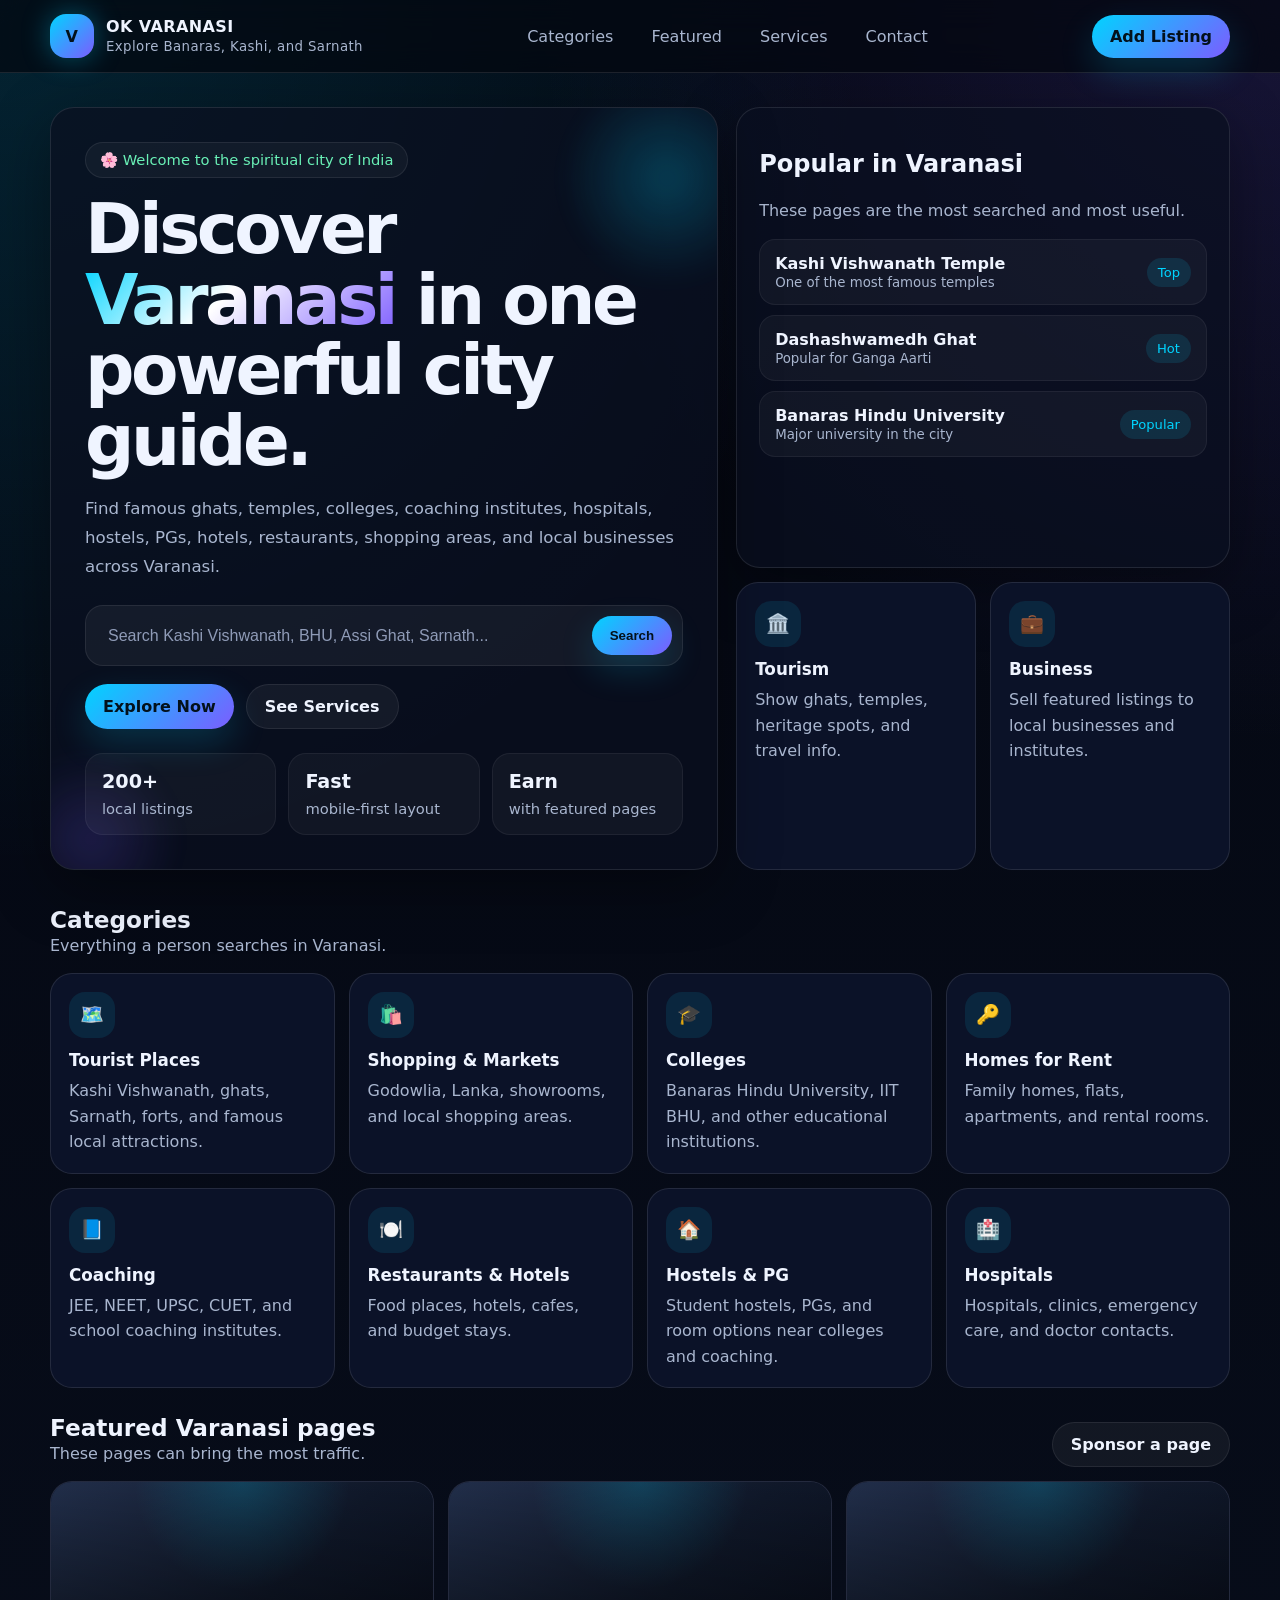
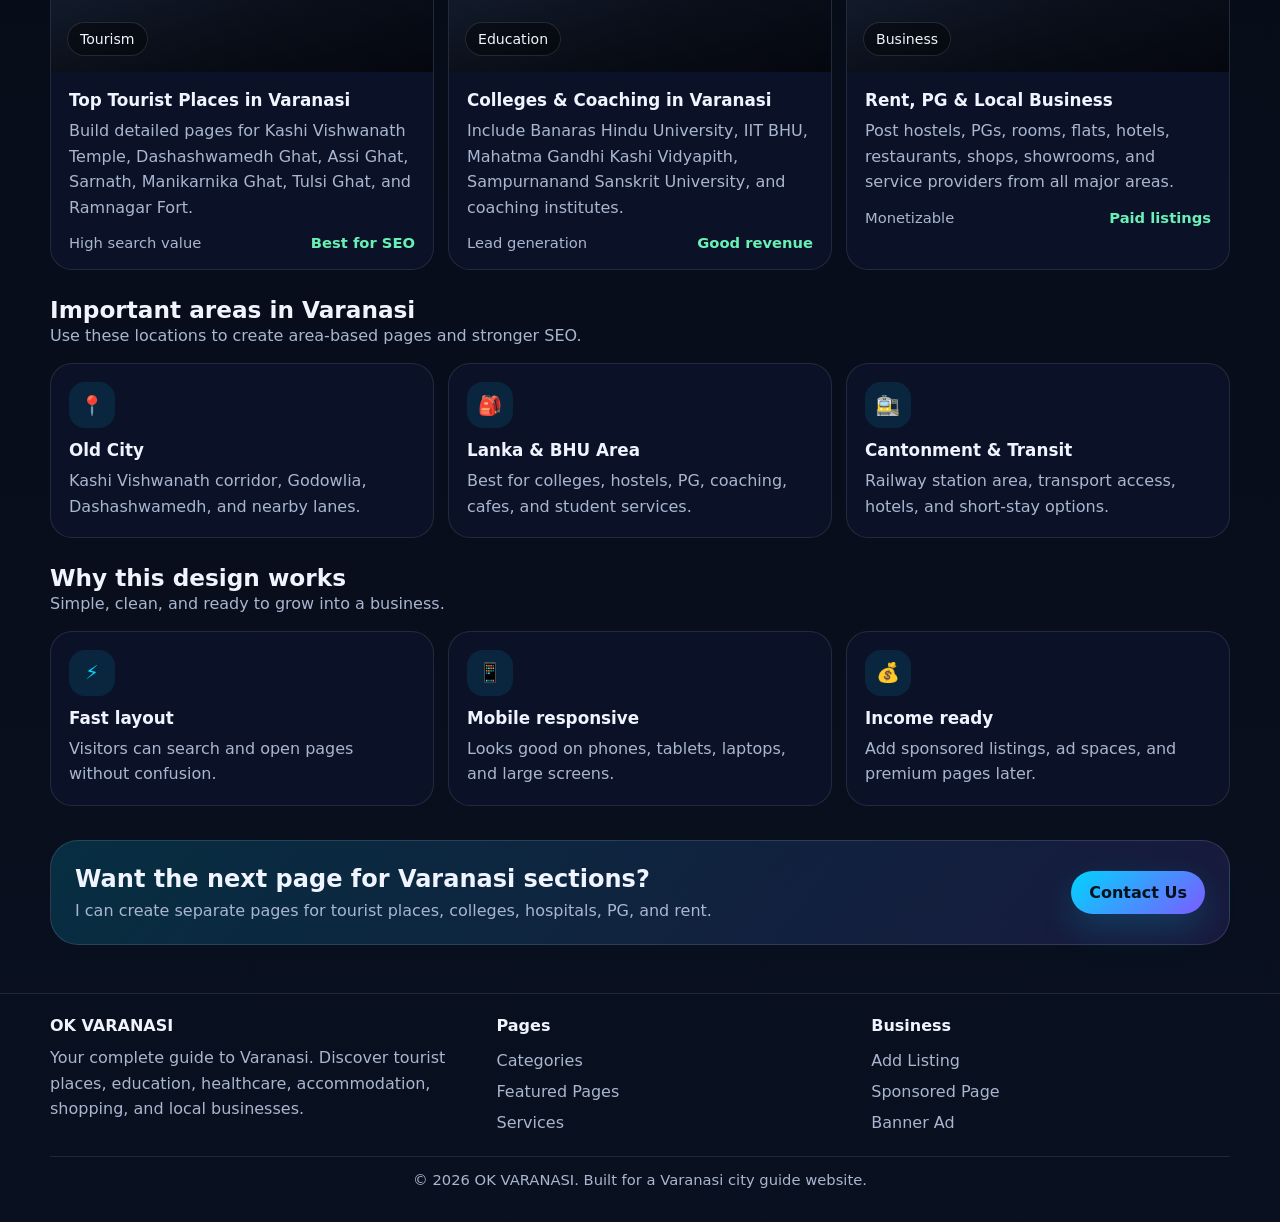
==== index.html @ c6f77b4e "add index page add index page" ====
<!DOCTYPE html>
<html lang="en">
<head>
  <meta charset="UTF-8" />
  <meta name="viewport" content="width=device-width, initial-scale=1.0" />
  <title>OK VARANASI | Explore Banaras</title>
  <meta name="description" content="OK VARANASI is a modern city guide for Varanasi with tourist places, colleges, coaching, hospitals, hostels, PG, rent, restaurants, hotels, and local services." />
  <style>
    :root {
      --bg: #050816;
      --panel: rgba(10, 16, 33, 0.72);
      --panel-strong: rgba(12, 20, 42, 0.94);
      --line: rgba(255,255,255,0.10);
      --text: #eff4ff;
      --muted: #a9b6cf;
      --accent: #00d4ff;
      --accent2: #7c5cff;
      --good: #69f0b6;
      --shadow: 0 18px 60px rgba(0,0,0,0.35);
      --radius: 24px;
    }

    * { box-sizing: border-box; }
    html { scroll-behavior: smooth; }
    body {
      margin: 0;
      font-family: Inter, system-ui, -apple-system, Segoe UI, Roboto, Arial, sans-serif;
      color: var(--text);
      background:
        radial-gradient(circle at top left, rgba(0,212,255,0.14), transparent 28%),
        radial-gradient(circle at top right, rgba(124,92,255,0.16), transparent 24%),
        linear-gradient(180deg, #040711 0%, #09101f 100%);
      overflow-x: hidden;
    }

    a { color: inherit; text-decoration: none; }
    .container {
      width: min(1180px, calc(100% - 24px));
      margin: 0 auto;
    }

    .topbar {
      position: sticky;
      top: 0;
      z-index: 50;
      backdrop-filter: blur(16px);
      background: rgba(4, 8, 16, 0.72);
      border-bottom: 1px solid var(--line);
    }

    .nav {
      display: flex;
      align-items: center;
      justify-content: space-between;
      gap: 16px;
      padding: 14px 0;
    }

    .brand {
      display: flex;
      align-items: center;
      gap: 12px;
      font-weight: 800;
      letter-spacing: 0.4px;
    }

    .brand-badge {
      width: 44px;
      height: 44px;
      display: grid;
      place-items: center;
      border-radius: 16px;
      background: linear-gradient(135deg, var(--accent), var(--accent2));
      color: #03111b;
      box-shadow: 0 0 28px rgba(0,212,255,0.35);
      font-weight: 900;
    }

    .nav-links {
      display: flex;
      flex-wrap: wrap;
      gap: 8px;
      justify-content: center;
    }

    .nav-links a {
      padding: 10px 14px;
      color: var(--muted);
      border-radius: 999px;
      border: 1px solid transparent;
      transition: 0.25s ease;
    }

    .nav-links a:hover {
      background: rgba(0,212,255,0.08);
      border-color: rgba(0,212,255,0.22);
      color: var(--text);
    }

    .btn {
      display: inline-flex;
      align-items: center;
      justify-content: center;
      gap: 10px;
      border: none;
      cursor: pointer;
      padding: 12px 18px;
      border-radius: 999px;
      background: linear-gradient(135deg, var(--accent), var(--accent2));
      color: #03111b;
      font-weight: 700;
      box-shadow: 0 14px 35px rgba(0,212,255,0.18);
      transition: transform 0.25s ease;
    }

    .btn:hover { transform: translateY(-2px); }

    .ghost {
      background: rgba(255,255,255,0.05);
      color: var(--text);
      border: 1px solid rgba(255,255,255,0.08);
      box-shadow: none;
    }

    .hero {
      padding: 34px 0 18px;
    }

    .hero-grid {
      display: grid;
      grid-template-columns: 1.15fr 0.85fr;
      gap: 18px;
      align-items: stretch;
    }

    .panel {
      background: var(--panel);
      border: 1px solid var(--line);
      border-radius: var(--radius);
      box-shadow: var(--shadow);
      overflow: hidden;
    }

    .hero-left {
      padding: 34px;
      position: relative;
      min-height: 520px;
      isolation: isolate;
    }

    .hero-left::before,
    .hero-left::after {
      content: "";
      position: absolute;
      border-radius: 999px;
      pointer-events: none;
      filter: blur(12px);
      opacity: 0.7;
      z-index: -1;
    }

    .hero-left::before {
      width: 220px;
      height: 220px;
      right: -60px;
      top: -40px;
      background: radial-gradient(circle, rgba(0,212,255,0.34), transparent 68%);
    }

    .hero-left::after {
      width: 180px;
      height: 180px;
      left: -50px;
      bottom: -60px;
      background: radial-gradient(circle, rgba(124,92,255,0.28), transparent 70%);
    }

    .badge {
      display: inline-flex;
      align-items: center;
      gap: 10px;
      padding: 8px 14px;
      border-radius: 999px;
      border: 1px solid rgba(255,255,255,0.08);
      background: rgba(255,255,255,0.04);
      color: var(--good);
      font-size: 0.92rem;
      margin-bottom: 16px;
    }

    h1 {
      margin: 0;
      font-size: clamp(2.4rem, 5.4vw, 5rem);
      line-height: 1.02;
      letter-spacing: -0.05em;
    }

    .gradient-text {
      background: linear-gradient(135deg, var(--accent), #ffffff 45%, var(--accent2));
      -webkit-background-clip: text;
      background-clip: text;
      color: transparent;
    }

    .hero-left p {
      margin: 18px 0 24px;
      color: var(--muted);
      line-height: 1.75;
      font-size: 1.04rem;
      max-width: 60ch;
    }

    .searchbar {
      display: flex;
      gap: 10px;
      padding: 10px;
      background: rgba(255,255,255,0.05);
      border: 1px solid rgba(255,255,255,0.08);
      border-radius: 18px;
      max-width: 760px;
    }

    .searchbar input {
      flex: 1;
      border: none;
      outline: none;
      background: transparent;
      color: var(--text);
      padding: 10px 12px;
      font-size: 1rem;
    }

    .searchbar input::placeholder { color: #8f9bb7; }

    .hero-actions {
      display: flex;
      flex-wrap: wrap;
      gap: 12px;
      margin-top: 18px;
    }

    .metrics {
      display: grid;
      grid-template-columns: repeat(3, 1fr);
      gap: 12px;
      margin-top: 24px;
    }

    .metric {
      padding: 16px;
      border-radius: 18px;
      background: rgba(255,255,255,0.04);
      border: 1px solid rgba(255,255,255,0.06);
    }

    .metric strong {
      display: block;
      font-size: 1.2rem;
      margin-bottom: 6px;
    }

    .metric span {
      color: var(--muted);
      font-size: 0.92rem;
    }

    .hero-right {
      display: grid;
      gap: 14px;
    }

    .right-top {
      padding: 22px;
    }

    .section-title {
      display: flex;
      justify-content: space-between;
      align-items: end;
      gap: 12px;
      flex-wrap: wrap;
      margin-bottom: 14px;
    }

    .section-title h2 {
      margin: 0;
      font-size: 1.45rem;
    }

    .section-title p, .right-top p, .card p, .info p, .footer p {
      margin: 0;
      color: var(--muted);
      line-height: 1.6;
    }

    .mini-list {
      display: grid;
      gap: 10px;
      margin-top: 16px;
    }

    .mini-item {
      display: flex;
      justify-content: space-between;
      align-items: center;
      gap: 10px;
      padding: 14px 15px;
      border-radius: 16px;
      background: rgba(255,255,255,0.04);
      border: 1px solid rgba(255,255,255,0.06);
    }

    .mini-item small {
      display: block;
      color: var(--muted);
      margin-top: 2px;
    }

    .pill {
      padding: 7px 11px;
      border-radius: 999px;
      background: rgba(0,212,255,0.12);
      color: var(--accent);
      font-size: 0.82rem;
      white-space: nowrap;
    }

    .floating {
      display: grid;
      grid-template-columns: 1fr 1fr;
      gap: 14px;
    }

    .floating .card {
      padding: 18px;
      background: var(--panel-strong);
      border: 1px solid var(--line);
      border-radius: 22px;
    }

    .icon {
      width: 46px;
      height: 46px;
      display: grid;
      place-items: center;
      border-radius: 16px;
      margin-bottom: 12px;
      background: rgba(0,212,255,0.10);
      color: var(--accent);
      font-size: 1.2rem;
    }

    .section {
      padding: 18px 0 8px;
    }

    .grid-4 {
      display: grid;
      grid-template-columns: repeat(4, 1fr);
      gap: 14px;
    }

    .card {
      padding: 18px;
      background: var(--panel-strong);
      border: 1px solid var(--line);
      border-radius: 22px;
      transition: transform 0.25s ease, border-color 0.25s ease;
    }

    .card:hover {
      transform: translateY(-3px);
      border-color: rgba(0,212,255,0.22);
    }

    .card h3 {
      margin: 0 0 8px;
      font-size: 1.05rem;
    }

    .cards-3 {
      display: grid;
      grid-template-columns: repeat(3, 1fr);
      gap: 14px;
    }

    .spot {
      overflow: hidden;
      padding: 0;
    }

    .spot-image {
      height: 190px;
      background:
        linear-gradient(180deg, rgba(0,0,0,0.08), rgba(0,0,0,0.55)),
        radial-gradient(circle at top, rgba(0,212,255,0.20), transparent 40%),
        linear-gradient(135deg, #243250, #111a2d 58%, #0a1020);
      position: relative;
    }

    .spot-image span {
      position: absolute;
      left: 16px;
      bottom: 16px;
      padding: 8px 12px;
      border-radius: 999px;
      background: rgba(0,0,0,0.35);
      border: 1px solid rgba(255,255,255,0.12);
      backdrop-filter: blur(10px);
      font-size: 0.88rem;
    }

    .spot-body {
      padding: 18px;
    }

    .meta {
      display: flex;
      justify-content: space-between;
      gap: 10px;
      margin-top: 14px;
      color: var(--muted);
      font-size: 0.92rem;
    }

    .meta strong { color: var(--good); }

    .cta {
      margin: 26px 0 48px;
      padding: 24px;
      border-radius: 28px;
      background: linear-gradient(135deg, rgba(0,212,255,0.16), rgba(124,92,255,0.14));
      border: 1px solid rgba(255,255,255,0.12);
      display: flex;
      justify-content: space-between;
      align-items: center;
      gap: 18px;
      flex-wrap: wrap;
    }

    .cta h2 { margin: 0 0 8px; font-size: 1.5rem; }

    footer {
      border-top: 1px solid var(--line);
      padding: 22px 0 34px;
      color: var(--muted);
    }

    .footer-grid {
      display: grid;
      grid-template-columns: 1.2fr 1fr 1fr;
      gap: 16px;
    }

    .footer-grid h4 {
      color: var(--text);
      margin: 0 0 10px;
    }

    .footer-grid a {
      display: block;
      padding: 6px 0;
      color: var(--muted);
    }

    .footer-grid a:hover { color: var(--text); }

    .copyright {
      margin-top: 18px;
      padding-top: 14px;
      border-top: 1px solid var(--line);
      text-align: center;
      font-size: 0.92rem;
    }

    @media (max-width: 980px) {
      .hero-grid, .grid-4, .cards-3, .footer-grid { grid-template-columns: 1fr 1fr; }
      .hero-left { min-height: auto; }
    }

    @media (max-width: 720px) {
      .nav { flex-direction: column; align-items: stretch; }
      .nav-links { justify-content: flex-start; overflow-x: auto; padding-bottom: 4px; }
      .hero-grid, .grid-4, .cards-3, .footer-grid, .floating, .metrics { grid-template-columns: 1fr; }
      .hero-left, .right-top, .cta { padding: 20px; }
      .searchbar { flex-direction: column; }
      .searchbar .btn { width: 100%; }
      h1 { font-size: 2.35rem; }
    }
  </style>
</head>
<body>
  <header class="topbar">
    <div class="container nav">
      <div class="brand">
        <div class="brand-badge">V</div>
        <div>
          <div>OK VARANASI</div>
          <small style="color: var(--muted); font-weight: 500;">Explore Banaras, Kashi, and Sarnath</small>
        </div>
      </div>

      <nav class="nav-links" aria-label="Main navigation">
        <a href="#categories">Categories</a>
        <a href="#featured">Featured</a>
        <a href="#services">Services</a>
        <a href="#contact">Contact</a>
      </nav>

      <a class="btn" href="#contact">Add Listing</a>
    </div>
  </header>

  <main>
    <section class="hero">
      <div class="container hero-grid">
        <div class="panel hero-left">
          <div class="badge">🌸 Welcome to the spiritual city of India</div>
          <h1>Discover <span class="gradient-text">Varanasi</span> in one powerful city guide.</h1>
          <p>
            Find famous ghats, temples, colleges, coaching institutes, hospitals, hostels, PGs, hotels, restaurants, shopping areas, and local businesses across Varanasi.
          </p>

          <div class="searchbar" role="search">
            <input id="searchInput" type="text" placeholder="Search Kashi Vishwanath, BHU, Assi Ghat, Sarnath..." aria-label="Search Varanasi listings" />
            <button class="btn" id="searchBtn" type="button">Search</button>
          </div>

          <div class="hero-actions">
            <a class="btn" href="#featured">Explore Now</a>
            <a class="btn ghost" href="#services">See Services</a>
          </div>

          <div class="metrics">
            <div class="metric"><strong>200+</strong><span>local listings</span></div>
            <div class="metric"><strong>Fast</strong><span>mobile-first layout</span></div>
            <div class="metric"><strong>Earn</strong><span>with featured pages</span></div>
          </div>
        </div>

        <aside class="hero-right">
          <div class="panel right-top">
            <h2>Popular in Varanasi</h2>
            <p>These pages are the most searched and most useful.</p>
            <div class="mini-list">
              <div class="mini-item"><div><strong>Kashi Vishwanath Temple</strong><small>One of the most famous temples</small></div><span class="pill">Top</span></div>
              <div class="mini-item"><div><strong>Dashashwamedh Ghat</strong><small>Popular for Ganga Aarti</small></div><span class="pill">Hot</span></div>
              <div class="mini-item"><div><strong>Banaras Hindu University</strong><small>Major university in the city</small></div><span class="pill">Popular</span></div>
            </div>
          </div>

          <div class="floating">
            <div class="card">
              <div class="icon">🏛️</div>
              <h3>Tourism</h3>
              <p>Show ghats, temples, heritage spots, and travel info.</p>
            </div>
            <div class="card">
              <div class="icon">💼</div>
              <h3>Business</h3>
              <p>Sell featured listings to local businesses and institutes.</p>
            </div>
          </div>
        </aside>
      </div>
    </section>

    <section class="section" id="categories">
      <div class="container">
        <div class="section-title">
          <div>
            <h2>Categories</h2>
            <p>Everything a person searches in Varanasi.</p>
          </div>
        </div>

        <div class="grid-4" id="categoryGrid">
          <article class="card category" data-name="tourist places temples ghats heritage sarnath">
            <div class="icon">🗺️</div>
            <h3>Tourist Places</h3>
            <p>Kashi Vishwanath, ghats, Sarnath, forts, and famous local attractions.</p>
          </article>
          <article class="card category" data-name="colleges universities bhu iit bhu education">
            <div class="icon">🎓</div>
            <h3>Colleges</h3>
            <p>Banaras Hindu University, IIT BHU, and other educational institutions.</p>
          </article>
          <article class="card category" data-name="coaching classes institutes jee neet upsc exams">
            <div class="icon">📘</div>
            <h3>Coaching</h3>
            <p>JEE, NEET, UPSC, CUET, and school coaching institutes.</p>
          </article>
          <article class="card category" data-name="hospital clinic doctor medical emergency treatment">
            <div class="icon">🏥</div>
            <h3>Hospitals</h3>
            <p>Hospitals, clinics, emergency care, and doctor contacts.</p>
          </article>
          <article class="card category" data-name="hostels pg boys girls rooms stay students">
            <div class="icon">🏠</div>
            <h3>Hostels & PG</h3>
            <p>Student hostels, PGs, and room options near colleges and coaching.</p>
          </article>
          <article class="card category" data-name="homes for rent flats apartments family rooms">
            <div class="icon">🔑</div>
            <h3>Homes for Rent</h3>
            <p>Family homes, flats, apartments, and rental rooms.</p>
          </article>
          <article class="card category" data-name="restaurants hotels food dhaba cafe bhojanalaya">
            <div class="icon">🍽️</div>
            <h3>Restaurants & Hotels</h3>
            <p>Food places, hotels, cafes, and budget stays.</p>
          </article>
          <article class="card category" data-name="shopping malls markets showrooms shops godowlia lanka">
            <div class="icon">🛍️</div>
            <h3>Shopping & Markets</h3>
            <p>Godowlia, Lanka, showrooms, and local shopping areas.</p>
          </article>
        </div>
      </div>
    </section>

    <section class="section" id="featured">
      <div class="container">
        <div class="section-title">
          <div>
            <h2>Featured Varanasi pages</h2>
            <p>These pages can bring the most traffic.</p>
          </div>
          <a class="btn ghost" href="#contact">Sponsor a page</a>
        </div>

        <div class="cards-3">
          <article class="card spot">
            <div class="spot-image"><span>Tourism</span></div>
            <div class="spot-body">
              <h3>Top Tourist Places in Varanasi</h3>
              <p>Build detailed pages for Kashi Vishwanath Temple, Dashashwamedh Ghat, Assi Ghat, Sarnath, Manikarnika Ghat, Tulsi Ghat, and Ramnagar Fort.</p>
              <div class="meta"><span>High search value</span><strong>Best for SEO</strong></div>
            </div>
          </article>

          <article class="card spot">
            <div class="spot-image"><span>Education</span></div>
            <div class="spot-body">
              <h3>Colleges & Coaching in Varanasi</h3>
              <p>Include Banaras Hindu University, IIT BHU, Mahatma Gandhi Kashi Vidyapith, Sampurnanand Sanskrit University, and coaching institutes.</p>
              <div class="meta"><span>Lead generation</span><strong>Good revenue</strong></div>
            </div>
          </article>

          <article class="card spot">
            <div class="spot-image"><span>Business</span></div>
            <div class="spot-body">
              <h3>Rent, PG & Local Business</h3>
              <p>Post hostels, PGs, rooms, flats, hotels, restaurants, shops, showrooms, and service providers from all major areas.</p>
              <div class="meta"><span>Monetizable</span><strong>Paid listings</strong></div>
            </div>
          </article>
        </div>
      </div>
    </section>

    <section class="section">
      <div class="container">
        <div class="section-title">
          <div>
            <h2>Important areas in Varanasi</h2>
            <p>Use these locations to create area-based pages and stronger SEO.</p>
          </div>
        </div>

        <div class="cards-3">
          <div class="card">
            <div class="icon">📍</div>
            <h3>Old City</h3>
            <p>Kashi Vishwanath corridor, Godowlia, Dashashwamedh, and nearby lanes.</p>
          </div>
          <div class="card">
            <div class="icon">🎒</div>
            <h3>Lanka & BHU Area</h3>
            <p>Best for colleges, hostels, PG, coaching, cafes, and student services.</p>
          </div>
          <div class="card">
            <div class="icon">🚉</div>
            <h3>Cantonment & Transit</h3>
            <p>Railway station area, transport access, hotels, and short-stay options.</p>
          </div>
        </div>
      </div>
    </section>

    <section class="section" id="services">
      <div class="container">
        <div class="section-title">
          <div>
            <h2>Why this design works</h2>
            <p>Simple, clean, and ready to grow into a business.</p>
          </div>
        </div>

        <div class="cards-3">
          <div class="card">
            <div class="icon">⚡</div>
            <h3>Fast layout</h3>
            <p>Visitors can search and open pages without confusion.</p>
          </div>
          <div class="card">
            <div class="icon">📱</div>
            <h3>Mobile responsive</h3>
            <p>Looks good on phones, tablets, laptops, and large screens.</p>
          </div>
          <div class="card">
            <div class="icon">💰</div>
            <h3>Income ready</h3>
            <p>Add sponsored listings, ad spaces, and premium pages later.</p>
          </div>
        </div>
      </div>
    </section>

    <section class="container">
      <div class="cta" id="contact">
        <div>
          <h2>Want the next page for Varanasi sections?</h2>
          <p style="margin:0; color: var(--muted);">I can create separate pages for tourist places, colleges, hospitals, PG, and rent.</p>
        </div>
        <a class="btn" href="mailto:yourmail@example.com">Contact Us</a>
      </div>
    </section>
  </main>

  <footer>
    <div class="container footer-grid">
      <div class="footer">
        <h4>OK VARANASI</h4>
        <p>Your complete guide to Varanasi. Discover tourist places, education, healthcare, accommodation, shopping, and local businesses.</p>
      </div>
      <div>
        <h4>Pages</h4>
        <a href="#categories">Categories</a>
        <a href="#featured">Featured Pages</a>
        <a href="#services">Services</a>
      </div>
      <div>
        <h4>Business</h4>
        <a href="#contact">Add Listing</a>
        <a href="#contact">Sponsored Page</a>
        <a href="#contact">Banner Ad</a>
      </div>
    </div>
    <div class="container copyright">© 2026 OK VARANASI. Built for a Varanasi city guide website.</div>
  </footer>

  <script>
    const searchInput = document.getElementById('searchInput');
    const searchBtn = document.getElementById('searchBtn');
    const cards = Array.from(document.querySelectorAll('.category'));

    function filterCards() {
      const q = searchInput.value.trim().toLowerCase();
      cards.forEach(card => {
        const text = card.dataset.name;
        card.style.display = !q || text.includes(q) ? '' : 'none';
      });
    }

    searchBtn.addEventListener('click', filterCards);
    searchInput.addEventListener('input', filterCards);

    const grid = document.getElementById('categoryGrid');
    const items = Array.from(grid.children);
    items.sort(() => Math.random() - 0.5).forEach(item => grid.appendChild(item));
  </script>
</body>
</html>
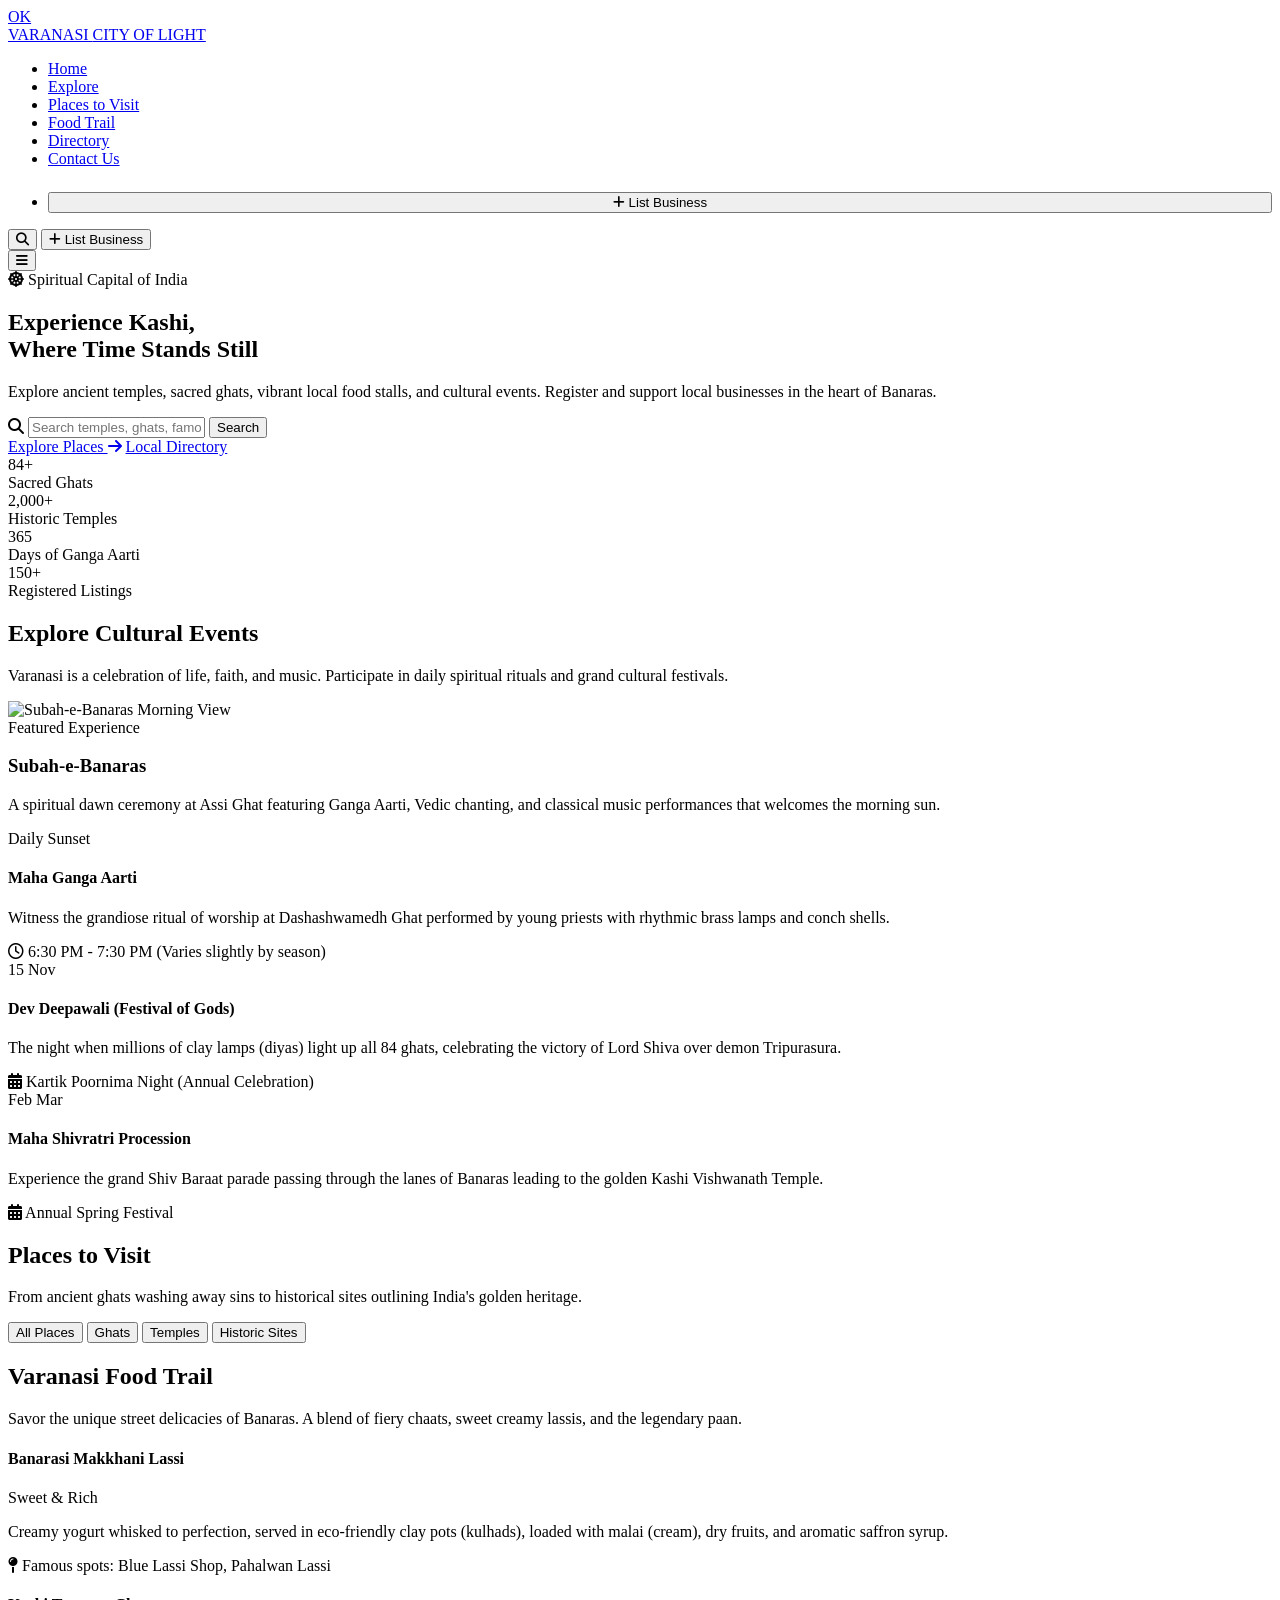
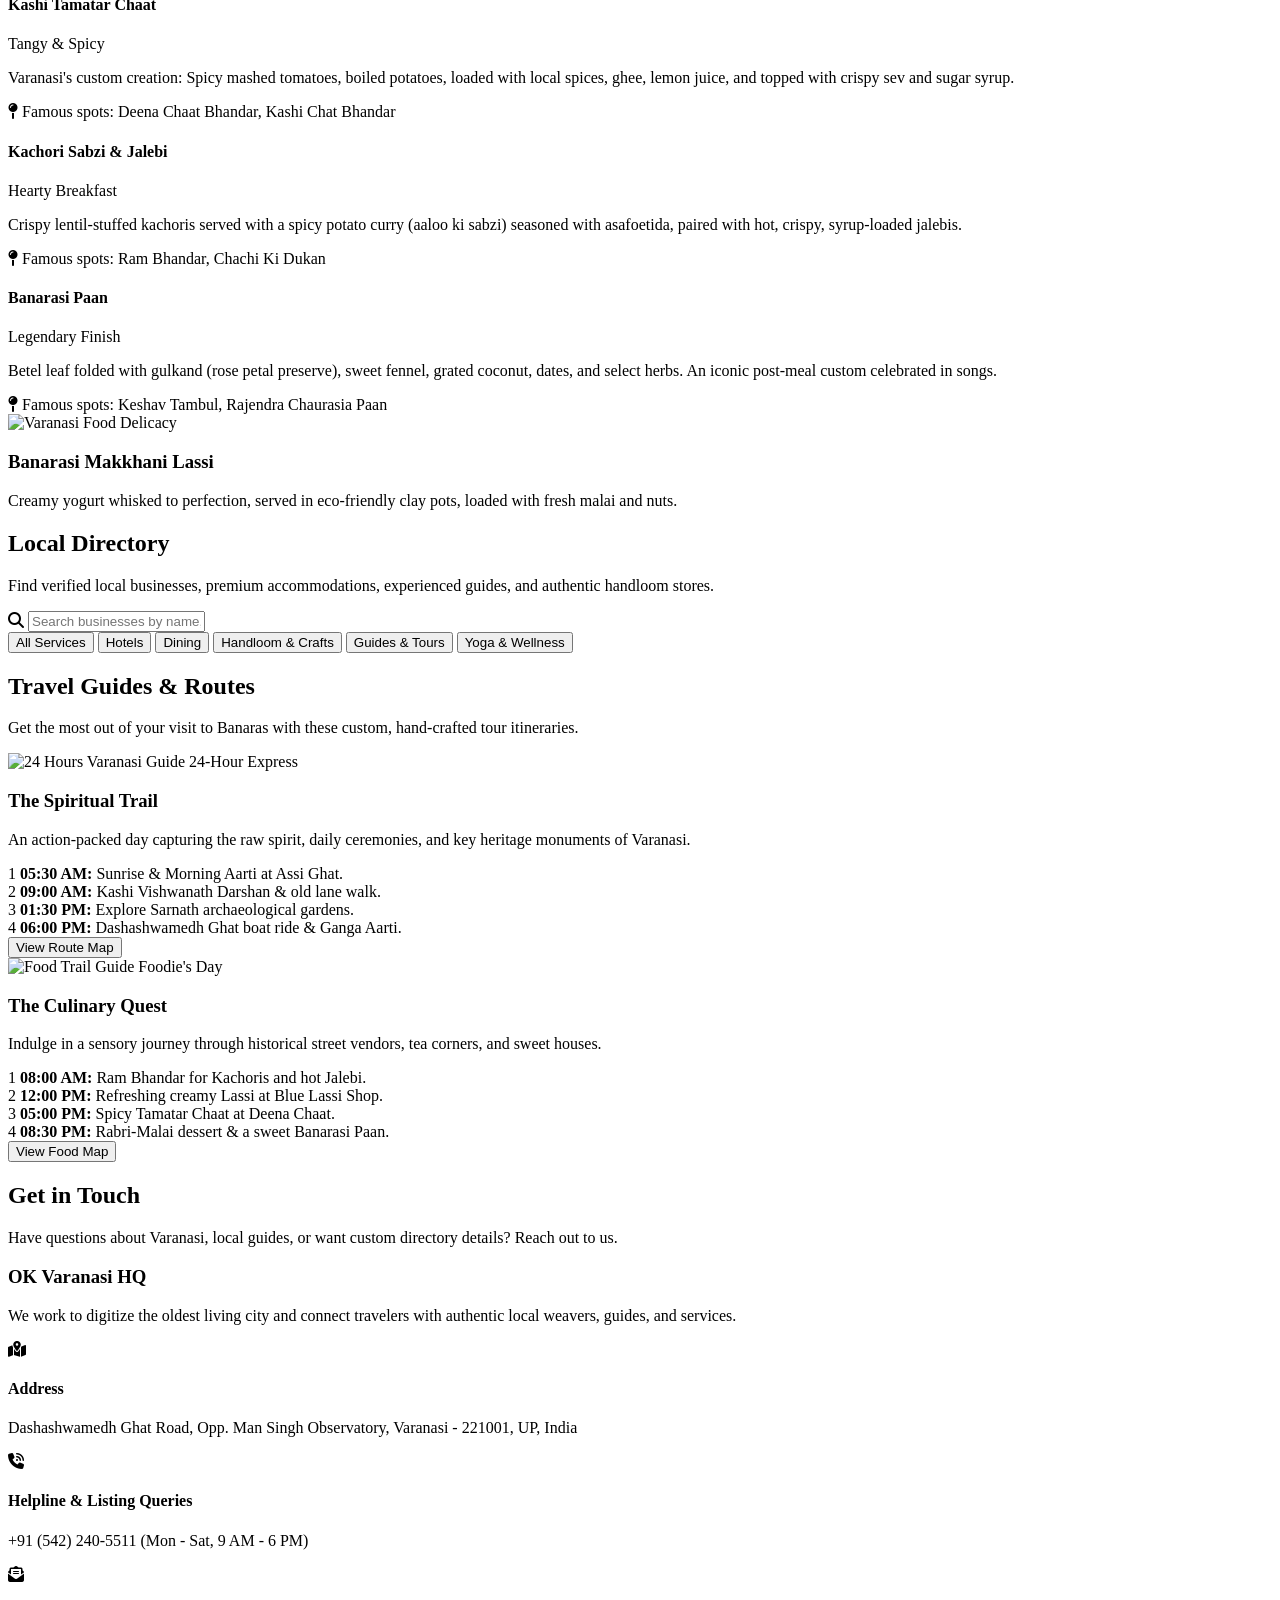
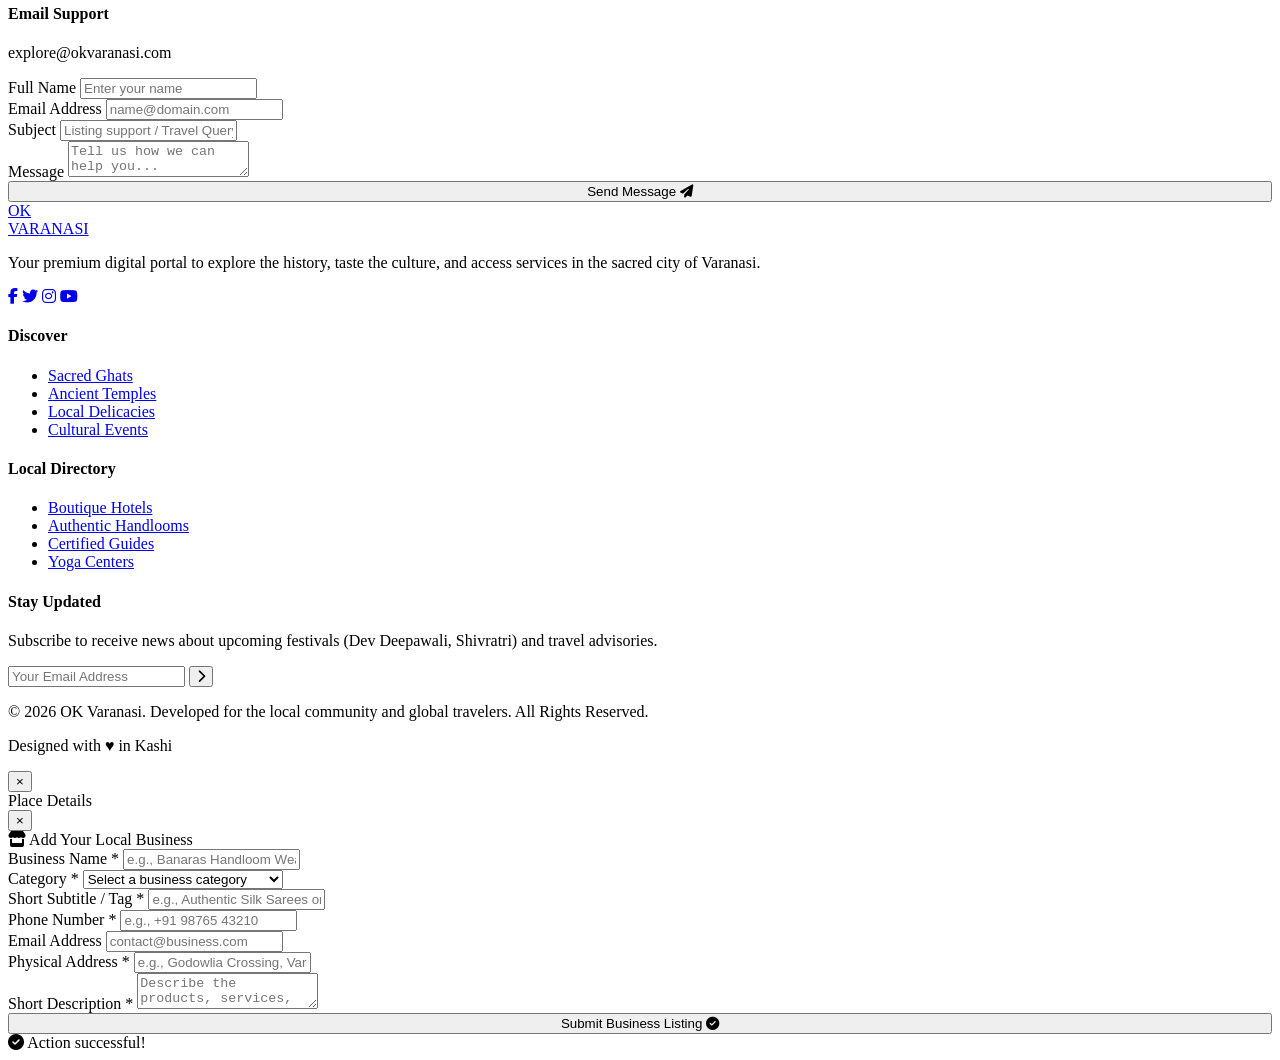
==== commit 5a088ad0: "login page login page created and some change in index page" ====
--- a/index.html
+++ b/index.html
@@ -1,775 +1,567 @@
 <!DOCTYPE html>
 <html lang="en">
 <head>
-  <meta charset="UTF-8" />
-  <meta name="viewport" content="width=device-width, initial-scale=1.0" />
-  <title>OK VARANASI | Explore Banaras</title>
-  <meta name="description" content="OK VARANASI is a modern city guide for Varanasi with tourist places, colleges, coaching, hospitals, hostels, PG, rent, restaurants, hotels, and local services." />
-  <style>
-    :root {
-      --bg: #050816;
-      --panel: rgba(10, 16, 33, 0.72);
-      --panel-strong: rgba(12, 20, 42, 0.94);
-      --line: rgba(255,255,255,0.10);
-      --text: #eff4ff;
-      --muted: #a9b6cf;
-      --accent: #00d4ff;
-      --accent2: #7c5cff;
-      --good: #69f0b6;
-      --shadow: 0 18px 60px rgba(0,0,0,0.35);
-      --radius: 24px;
-    }
-
-    * { box-sizing: border-box; }
-    html { scroll-behavior: smooth; }
-    body {
-      margin: 0;
-      font-family: Inter, system-ui, -apple-system, Segoe UI, Roboto, Arial, sans-serif;
-      color: var(--text);
-      background:
-        radial-gradient(circle at top left, rgba(0,212,255,0.14), transparent 28%),
-        radial-gradient(circle at top right, rgba(124,92,255,0.16), transparent 24%),
-        linear-gradient(180deg, #040711 0%, #09101f 100%);
-      overflow-x: hidden;
-    }
-
-    a { color: inherit; text-decoration: none; }
-    .container {
-      width: min(1180px, calc(100% - 24px));
-      margin: 0 auto;
-    }
-
-    .topbar {
-      position: sticky;
-      top: 0;
-      z-index: 50;
-      backdrop-filter: blur(16px);
-      background: rgba(4, 8, 16, 0.72);
-      border-bottom: 1px solid var(--line);
-    }
-
-    .nav {
-      display: flex;
-      align-items: center;
-      justify-content: space-between;
-      gap: 16px;
-      padding: 14px 0;
-    }
-
-    .brand {
-      display: flex;
-      align-items: center;
-      gap: 12px;
-      font-weight: 800;
-      letter-spacing: 0.4px;
-    }
-
-    .brand-badge {
-      width: 44px;
-      height: 44px;
-      display: grid;
-      place-items: center;
-      border-radius: 16px;
-      background: linear-gradient(135deg, var(--accent), var(--accent2));
-      color: #03111b;
-      box-shadow: 0 0 28px rgba(0,212,255,0.35);
-      font-weight: 900;
-    }
-
-    .nav-links {
-      display: flex;
-      flex-wrap: wrap;
-      gap: 8px;
-      justify-content: center;
-    }
-
-    .nav-links a {
-      padding: 10px 14px;
-      color: var(--muted);
-      border-radius: 999px;
-      border: 1px solid transparent;
-      transition: 0.25s ease;
-    }
-
-    .nav-links a:hover {
-      background: rgba(0,212,255,0.08);
-      border-color: rgba(0,212,255,0.22);
-      color: var(--text);
-    }
-
-    .btn {
-      display: inline-flex;
-      align-items: center;
-      justify-content: center;
-      gap: 10px;
-      border: none;
-      cursor: pointer;
-      padding: 12px 18px;
-      border-radius: 999px;
-      background: linear-gradient(135deg, var(--accent), var(--accent2));
-      color: #03111b;
-      font-weight: 700;
-      box-shadow: 0 14px 35px rgba(0,212,255,0.18);
-      transition: transform 0.25s ease;
-    }
-
-    .btn:hover { transform: translateY(-2px); }
-
-    .ghost {
-      background: rgba(255,255,255,0.05);
-      color: var(--text);
-      border: 1px solid rgba(255,255,255,0.08);
-      box-shadow: none;
-    }
-
-    .hero {
-      padding: 34px 0 18px;
-    }
-
-    .hero-grid {
-      display: grid;
-      grid-template-columns: 1.15fr 0.85fr;
-      gap: 18px;
-      align-items: stretch;
-    }
-
-    .panel {
-      background: var(--panel);
-      border: 1px solid var(--line);
-      border-radius: var(--radius);
-      box-shadow: var(--shadow);
-      overflow: hidden;
-    }
-
-    .hero-left {
-      padding: 34px;
-      position: relative;
-      min-height: 520px;
-      isolation: isolate;
-    }
-
-    .hero-left::before,
-    .hero-left::after {
-      content: "";
-      position: absolute;
-      border-radius: 999px;
-      pointer-events: none;
-      filter: blur(12px);
-      opacity: 0.7;
-      z-index: -1;
-    }
-
-    .hero-left::before {
-      width: 220px;
-      height: 220px;
-      right: -60px;
-      top: -40px;
-      background: radial-gradient(circle, rgba(0,212,255,0.34), transparent 68%);
-    }
-
-    .hero-left::after {
-      width: 180px;
-      height: 180px;
-      left: -50px;
-      bottom: -60px;
-      background: radial-gradient(circle, rgba(124,92,255,0.28), transparent 70%);
-    }
-
-    .badge {
-      display: inline-flex;
-      align-items: center;
-      gap: 10px;
-      padding: 8px 14px;
-      border-radius: 999px;
-      border: 1px solid rgba(255,255,255,0.08);
-      background: rgba(255,255,255,0.04);
-      color: var(--good);
-      font-size: 0.92rem;
-      margin-bottom: 16px;
-    }
-
-    h1 {
-      margin: 0;
-      font-size: clamp(2.4rem, 5.4vw, 5rem);
-      line-height: 1.02;
-      letter-spacing: -0.05em;
-    }
-
-    .gradient-text {
-      background: linear-gradient(135deg, var(--accent), #ffffff 45%, var(--accent2));
-      -webkit-background-clip: text;
-      background-clip: text;
-      color: transparent;
-    }
-
-    .hero-left p {
-      margin: 18px 0 24px;
-      color: var(--muted);
-      line-height: 1.75;
-      font-size: 1.04rem;
-      max-width: 60ch;
-    }
-
-    .searchbar {
-      display: flex;
-      gap: 10px;
-      padding: 10px;
-      background: rgba(255,255,255,0.05);
-      border: 1px solid rgba(255,255,255,0.08);
-      border-radius: 18px;
-      max-width: 760px;
-    }
-
-    .searchbar input {
-      flex: 1;
-      border: none;
-      outline: none;
-      background: transparent;
-      color: var(--text);
-      padding: 10px 12px;
-      font-size: 1rem;
-    }
-
-    .searchbar input::placeholder { color: #8f9bb7; }
-
-    .hero-actions {
-      display: flex;
-      flex-wrap: wrap;
-      gap: 12px;
-      margin-top: 18px;
-    }
-
-    .metrics {
-      display: grid;
-      grid-template-columns: repeat(3, 1fr);
-      gap: 12px;
-      margin-top: 24px;
-    }
-
-    .metric {
-      padding: 16px;
-      border-radius: 18px;
-      background: rgba(255,255,255,0.04);
-      border: 1px solid rgba(255,255,255,0.06);
-    }
-
-    .metric strong {
-      display: block;
-      font-size: 1.2rem;
-      margin-bottom: 6px;
-    }
-
-    .metric span {
-      color: var(--muted);
-      font-size: 0.92rem;
-    }
-
-    .hero-right {
-      display: grid;
-      gap: 14px;
-    }
-
-    .right-top {
-      padding: 22px;
-    }
-
-    .section-title {
-      display: flex;
-      justify-content: space-between;
-      align-items: end;
-      gap: 12px;
-      flex-wrap: wrap;
-      margin-bottom: 14px;
-    }
-
-    .section-title h2 {
-      margin: 0;
-      font-size: 1.45rem;
-    }
-
-    .section-title p, .right-top p, .card p, .info p, .footer p {
-      margin: 0;
-      color: var(--muted);
-      line-height: 1.6;
-    }
-
-    .mini-list {
-      display: grid;
-      gap: 10px;
-      margin-top: 16px;
-    }
-
-    .mini-item {
-      display: flex;
-      justify-content: space-between;
-      align-items: center;
-      gap: 10px;
-      padding: 14px 15px;
-      border-radius: 16px;
-      background: rgba(255,255,255,0.04);
-      border: 1px solid rgba(255,255,255,0.06);
-    }
-
-    .mini-item small {
-      display: block;
-      color: var(--muted);
-      margin-top: 2px;
-    }
-
-    .pill {
-      padding: 7px 11px;
-      border-radius: 999px;
-      background: rgba(0,212,255,0.12);
-      color: var(--accent);
-      font-size: 0.82rem;
-      white-space: nowrap;
-    }
-
-    .floating {
-      display: grid;
-      grid-template-columns: 1fr 1fr;
-      gap: 14px;
-    }
-
-    .floating .card {
-      padding: 18px;
-      background: var(--panel-strong);
-      border: 1px solid var(--line);
-      border-radius: 22px;
-    }
-
-    .icon {
-      width: 46px;
-      height: 46px;
-      display: grid;
-      place-items: center;
-      border-radius: 16px;
-      margin-bottom: 12px;
-      background: rgba(0,212,255,0.10);
-      color: var(--accent);
-      font-size: 1.2rem;
-    }
-
-    .section {
-      padding: 18px 0 8px;
-    }
-
-    .grid-4 {
-      display: grid;
-      grid-template-columns: repeat(4, 1fr);
-      gap: 14px;
-    }
-
-    .card {
-      padding: 18px;
-      background: var(--panel-strong);
-      border: 1px solid var(--line);
-      border-radius: 22px;
-      transition: transform 0.25s ease, border-color 0.25s ease;
-    }
-
-    .card:hover {
-      transform: translateY(-3px);
-      border-color: rgba(0,212,255,0.22);
-    }
-
-    .card h3 {
-      margin: 0 0 8px;
-      font-size: 1.05rem;
-    }
-
-    .cards-3 {
-      display: grid;
-      grid-template-columns: repeat(3, 1fr);
-      gap: 14px;
-    }
-
-    .spot {
-      overflow: hidden;
-      padding: 0;
-    }
-
-    .spot-image {
-      height: 190px;
-      background:
-        linear-gradient(180deg, rgba(0,0,0,0.08), rgba(0,0,0,0.55)),
-        radial-gradient(circle at top, rgba(0,212,255,0.20), transparent 40%),
-        linear-gradient(135deg, #243250, #111a2d 58%, #0a1020);
-      position: relative;
-    }
-
-    .spot-image span {
-      position: absolute;
-      left: 16px;
-      bottom: 16px;
-      padding: 8px 12px;
-      border-radius: 999px;
-      background: rgba(0,0,0,0.35);
-      border: 1px solid rgba(255,255,255,0.12);
-      backdrop-filter: blur(10px);
-      font-size: 0.88rem;
-    }
-
-    .spot-body {
-      padding: 18px;
-    }
-
-    .meta {
-      display: flex;
-      justify-content: space-between;
-      gap: 10px;
-      margin-top: 14px;
-      color: var(--muted);
-      font-size: 0.92rem;
-    }
-
-    .meta strong { color: var(--good); }
-
-    .cta {
-      margin: 26px 0 48px;
-      padding: 24px;
-      border-radius: 28px;
-      background: linear-gradient(135deg, rgba(0,212,255,0.16), rgba(124,92,255,0.14));
-      border: 1px solid rgba(255,255,255,0.12);
-      display: flex;
-      justify-content: space-between;
-      align-items: center;
-      gap: 18px;
-      flex-wrap: wrap;
-    }
-
-    .cta h2 { margin: 0 0 8px; font-size: 1.5rem; }
-
-    footer {
-      border-top: 1px solid var(--line);
-      padding: 22px 0 34px;
-      color: var(--muted);
-    }
-
-    .footer-grid {
-      display: grid;
-      grid-template-columns: 1.2fr 1fr 1fr;
-      gap: 16px;
-    }
-
-    .footer-grid h4 {
-      color: var(--text);
-      margin: 0 0 10px;
-    }
-
-    .footer-grid a {
-      display: block;
-      padding: 6px 0;
-      color: var(--muted);
-    }
-
-    .footer-grid a:hover { color: var(--text); }
-
-    .copyright {
-      margin-top: 18px;
-      padding-top: 14px;
-      border-top: 1px solid var(--line);
-      text-align: center;
-      font-size: 0.92rem;
-    }
-
-    @media (max-width: 980px) {
-      .hero-grid, .grid-4, .cards-3, .footer-grid { grid-template-columns: 1fr 1fr; }
-      .hero-left { min-height: auto; }
-    }
-
-    @media (max-width: 720px) {
-      .nav { flex-direction: column; align-items: stretch; }
-      .nav-links { justify-content: flex-start; overflow-x: auto; padding-bottom: 4px; }
-      .hero-grid, .grid-4, .cards-3, .footer-grid, .floating, .metrics { grid-template-columns: 1fr; }
-      .hero-left, .right-top, .cta { padding: 20px; }
-      .searchbar { flex-direction: column; }
-      .searchbar .btn { width: 100%; }
-      h1 { font-size: 2.35rem; }
-    }
-  </style>
+  <meta charset="UTF-8">
+  <meta name="viewport" content="width=device-width, initial-scale=1.0">
+  
+  <!-- SEO Tags -->
+  <title>OK Varanasi - Local Directory & Travel Guide to Varanasi City</title>
+  <meta name="description" content="Discover Varanasi (Kashi), the spiritual capital of India. Explore top attractions (Ghats, Temples), local food trails, upcoming cultural events, travel guides, and a comprehensive local business directory.">
+  <meta name="keywords" content="Varanasi, Kashi, Ghats, Temples, Ganga Aarti, Assi Ghat, Kashi Vishwanath, Banaras, Local Directory, Varanasi Guide">
+  
+  <!-- Google Fonts & Icon Libraries -->
+  <link rel="stylesheet" href="https://cdnjs.cloudflare.com/ajax/libs/font-awesome/6.4.0/css/all.min.css">
+  
+  <!-- Local Styles -->
+  <link rel="stylesheet" href="styles.css">
 </head>
 <body>
-  <header class="topbar">
-    <div class="container nav">
-      <div class="brand">
-        <div class="brand-badge">V</div>
-        <div>
-          <div>OK VARANASI</div>
-          <small style="color: var(--muted); font-weight: 500;">Explore Banaras, Kashi, and Sarnath</small>
-        </div>
-      </div>
-
-      <nav class="nav-links" aria-label="Main navigation">
-        <a href="#categories">Categories</a>
-        <a href="#featured">Featured</a>
-        <a href="#services">Services</a>
-        <a href="#contact">Contact</a>
+
+  <!-- Header Navigation -->
+  <header id="main-header">
+    <div class="container nav-container">
+      <a href="#" class="logo" id="header-logo">
+        <div class="logo-ok">OK</div>
+        <div class="logo-varanasi">
+          VARANASI
+          <span class="logo-tagline">CITY OF LIGHT</span>
+        </div>
+      </a>
+      
+      <nav>
+        <ul class="nav-menu" id="nav-menu">
+          <li class="nav-item"><a href="#home">Home</a></li>
+          <li class="nav-item"><a href="#explore">Explore</a></li>
+          <li class="nav-item"><a href="places.html">Places to Visit</a></li>
+          <li class="nav-item"><a href="#food">Food Trail</a></li>
+          <li class="nav-item"><a href="#directory">Directory</a></li>
+          <li class="nav-item"><a href="#contact">Contact Us</a></li>
+          <li class="nav-item mobile-only-action">
+            <button class="btn btn-primary" id="list-business-btn-mobile" style="width: 100%; margin-top: 1.5rem;">
+              <i class="fa-solid fa-plus"></i> List Business
+            </button>
+          </li>
+        </ul>
       </nav>
-
-      <a class="btn" href="#contact">Add Listing</a>
+      
+      <div class="nav-actions">
+        <button class="btn btn-secondary btn-icon" id="quick-search-trigger" title="Quick Search">
+          <i class="fa-solid fa-magnifying-glass"></i>
+        </button>
+
+        <!-- <button class="btn btn-secondary btn-icon" id="theme-toggle" title="Toggle theme" aria-label="Toggle theme">
+       <i class="fa-solid fa-moon"></i>
+       </button>  -->
+
+
+        <button class="btn btn-primary" id="list-business-btn-nav">
+          <i class="fa-solid fa-plus"></i> List Business
+        </button>
+      </div>
+
+      
+      
+      <button class="mobile-toggle" id="mobile-menu-toggle" aria-label="Toggle Navigation">
+        <i class="fa-solid fa-bars"></i>
+      </button>
     </div>
   </header>
 
-  <main>
-    <section class="hero">
-      <div class="container hero-grid">
-        <div class="panel hero-left">
-          <div class="badge">🌸 Welcome to the spiritual city of India</div>
-          <h1>Discover <span class="gradient-text">Varanasi</span> in one powerful city guide.</h1>
-          <p>
-            Find famous ghats, temples, colleges, coaching institutes, hospitals, hostels, PGs, hotels, restaurants, shopping areas, and local businesses across Varanasi.
-          </p>
-
-          <div class="searchbar" role="search">
-            <input id="searchInput" type="text" placeholder="Search Kashi Vishwanath, BHU, Assi Ghat, Sarnath..." aria-label="Search Varanasi listings" />
-            <button class="btn" id="searchBtn" type="button">Search</button>
-          </div>
-
-          <div class="hero-actions">
-            <a class="btn" href="#featured">Explore Now</a>
-            <a class="btn ghost" href="#services">See Services</a>
-          </div>
-
-          <div class="metrics">
-            <div class="metric"><strong>200+</strong><span>local listings</span></div>
-            <div class="metric"><strong>Fast</strong><span>mobile-first layout</span></div>
-            <div class="metric"><strong>Earn</strong><span>with featured pages</span></div>
-          </div>
-        </div>
-
-        <aside class="hero-right">
-          <div class="panel right-top">
-            <h2>Popular in Varanasi</h2>
-            <p>These pages are the most searched and most useful.</p>
-            <div class="mini-list">
-              <div class="mini-item"><div><strong>Kashi Vishwanath Temple</strong><small>One of the most famous temples</small></div><span class="pill">Top</span></div>
-              <div class="mini-item"><div><strong>Dashashwamedh Ghat</strong><small>Popular for Ganga Aarti</small></div><span class="pill">Hot</span></div>
-              <div class="mini-item"><div><strong>Banaras Hindu University</strong><small>Major university in the city</small></div><span class="pill">Popular</span></div>
-            </div>
-          </div>
-
-          <div class="floating">
-            <div class="card">
-              <div class="icon">🏛️</div>
-              <h3>Tourism</h3>
-              <p>Show ghats, temples, heritage spots, and travel info.</p>
-            </div>
-            <div class="card">
-              <div class="icon">💼</div>
-              <h3>Business</h3>
-              <p>Sell featured listings to local businesses and institutes.</p>
-            </div>
-          </div>
-        </aside>
-      </div>
-    </section>
-
-    <section class="section" id="categories">
-      <div class="container">
-        <div class="section-title">
-          <div>
-            <h2>Categories</h2>
-            <p>Everything a person searches in Varanasi.</p>
-          </div>
-        </div>
-
-        <div class="grid-4" id="categoryGrid">
-          <article class="card category" data-name="tourist places temples ghats heritage sarnath">
-            <div class="icon">🗺️</div>
-            <h3>Tourist Places</h3>
-            <p>Kashi Vishwanath, ghats, Sarnath, forts, and famous local attractions.</p>
-          </article>
-          <article class="card category" data-name="colleges universities bhu iit bhu education">
-            <div class="icon">🎓</div>
-            <h3>Colleges</h3>
-            <p>Banaras Hindu University, IIT BHU, and other educational institutions.</p>
-          </article>
-          <article class="card category" data-name="coaching classes institutes jee neet upsc exams">
-            <div class="icon">📘</div>
-            <h3>Coaching</h3>
-            <p>JEE, NEET, UPSC, CUET, and school coaching institutes.</p>
-          </article>
-          <article class="card category" data-name="hospital clinic doctor medical emergency treatment">
-            <div class="icon">🏥</div>
-            <h3>Hospitals</h3>
-            <p>Hospitals, clinics, emergency care, and doctor contacts.</p>
-          </article>
-          <article class="card category" data-name="hostels pg boys girls rooms stay students">
-            <div class="icon">🏠</div>
-            <h3>Hostels & PG</h3>
-            <p>Student hostels, PGs, and room options near colleges and coaching.</p>
-          </article>
-          <article class="card category" data-name="homes for rent flats apartments family rooms">
-            <div class="icon">🔑</div>
-            <h3>Homes for Rent</h3>
-            <p>Family homes, flats, apartments, and rental rooms.</p>
-          </article>
-          <article class="card category" data-name="restaurants hotels food dhaba cafe bhojanalaya">
-            <div class="icon">🍽️</div>
-            <h3>Restaurants & Hotels</h3>
-            <p>Food places, hotels, cafes, and budget stays.</p>
-          </article>
-          <article class="card category" data-name="shopping malls markets showrooms shops godowlia lanka">
-            <div class="icon">🛍️</div>
-            <h3>Shopping & Markets</h3>
-            <p>Godowlia, Lanka, showrooms, and local shopping areas.</p>
-          </article>
-        </div>
-      </div>
-    </section>
-
-    <section class="section" id="featured">
-      <div class="container">
-        <div class="section-title">
-          <div>
-            <h2>Featured Varanasi pages</h2>
-            <p>These pages can bring the most traffic.</p>
-          </div>
-          <a class="btn ghost" href="#contact">Sponsor a page</a>
-        </div>
-
-        <div class="cards-3">
-          <article class="card spot">
-            <div class="spot-image"><span>Tourism</span></div>
-            <div class="spot-body">
-              <h3>Top Tourist Places in Varanasi</h3>
-              <p>Build detailed pages for Kashi Vishwanath Temple, Dashashwamedh Ghat, Assi Ghat, Sarnath, Manikarnika Ghat, Tulsi Ghat, and Ramnagar Fort.</p>
-              <div class="meta"><span>High search value</span><strong>Best for SEO</strong></div>
-            </div>
-          </article>
-
-          <article class="card spot">
-            <div class="spot-image"><span>Education</span></div>
-            <div class="spot-body">
-              <h3>Colleges & Coaching in Varanasi</h3>
-              <p>Include Banaras Hindu University, IIT BHU, Mahatma Gandhi Kashi Vidyapith, Sampurnanand Sanskrit University, and coaching institutes.</p>
-              <div class="meta"><span>Lead generation</span><strong>Good revenue</strong></div>
-            </div>
-          </article>
-
-          <article class="card spot">
-            <div class="spot-image"><span>Business</span></div>
-            <div class="spot-body">
-              <h3>Rent, PG & Local Business</h3>
-              <p>Post hostels, PGs, rooms, flats, hotels, restaurants, shops, showrooms, and service providers from all major areas.</p>
-              <div class="meta"><span>Monetizable</span><strong>Paid listings</strong></div>
-            </div>
-          </article>
-        </div>
-      </div>
-    </section>
-
-    <section class="section">
-      <div class="container">
-        <div class="section-title">
-          <div>
-            <h2>Important areas in Varanasi</h2>
-            <p>Use these locations to create area-based pages and stronger SEO.</p>
-          </div>
-        </div>
-
-        <div class="cards-3">
-          <div class="card">
-            <div class="icon">📍</div>
-            <h3>Old City</h3>
-            <p>Kashi Vishwanath corridor, Godowlia, Dashashwamedh, and nearby lanes.</p>
-          </div>
-          <div class="card">
-            <div class="icon">🎒</div>
-            <h3>Lanka & BHU Area</h3>
-            <p>Best for colleges, hostels, PG, coaching, cafes, and student services.</p>
-          </div>
-          <div class="card">
-            <div class="icon">🚉</div>
-            <h3>Cantonment & Transit</h3>
-            <p>Railway station area, transport access, hotels, and short-stay options.</p>
-          </div>
-        </div>
-      </div>
-    </section>
-
-    <section class="section" id="services">
-      <div class="container">
-        <div class="section-title">
-          <div>
-            <h2>Why this design works</h2>
-            <p>Simple, clean, and ready to grow into a business.</p>
-          </div>
-        </div>
-
-        <div class="cards-3">
-          <div class="card">
-            <div class="icon">⚡</div>
-            <h3>Fast layout</h3>
-            <p>Visitors can search and open pages without confusion.</p>
-          </div>
-          <div class="card">
-            <div class="icon">📱</div>
-            <h3>Mobile responsive</h3>
-            <p>Looks good on phones, tablets, laptops, and large screens.</p>
-          </div>
-          <div class="card">
-            <div class="icon">💰</div>
-            <h3>Income ready</h3>
-            <p>Add sponsored listings, ad spaces, and premium pages later.</p>
-          </div>
-        </div>
-      </div>
-    </section>
-
-    <section class="container">
-      <div class="cta" id="contact">
-        <div>
-          <h2>Want the next page for Varanasi sections?</h2>
-          <p style="margin:0; color: var(--muted);">I can create separate pages for tourist places, colleges, hospitals, PG, and rent.</p>
-        </div>
-        <a class="btn" href="mailto:yourmail@example.com">Contact Us</a>
-      </div>
-    </section>
-  </main>
-
+  <!-- Hero Section -->
+  <section class="hero" id="home">
+    <div class="hero-bg"></div>
+    <div class="hero-overlay"></div>
+    <div class="container hero-content">
+      <div class="hero-glow-tag">
+        <i class="fa-solid fa-dharmachakra"></i> Spiritual Capital of India
+      </div>
+      <h2>Experience Kashi,<br><span>Where Time Stands Still</span></h2>
+      <p class="hero-description">
+        Explore ancient temples, sacred ghats, vibrant local food stalls, and cultural events. Register and support local businesses in the heart of Banaras.
+      </p>
+      
+      <!-- Hero Search Engine -->
+      <div class="hero-search-wrapper">
+        <div class="hero-search">
+          <i class="fa-solid fa-magnifying-glass"></i>
+          <input type="text" id="main-search-input" placeholder="Search temples, ghats, famous lassi, hotels...">
+          <button class="btn btn-primary" id="main-search-btn">Search</button>
+        </div>
+      </div>
+      
+      <div class="hero-actions">
+        <a href="places.html" class="btn btn-primary">Explore Places <i class="fa-solid fa-arrow-right"></i></a>
+        <a href="login.html" class="btn btn-secondary">Local Directory</a>
+      </div>
+      
+      <!-- Quick Counters -->
+      <div class="hero-stats">
+        <div class="stat-item">
+          <div class="stat-number">84+</div>
+          <div class="stat-label">Sacred Ghats</div>
+        </div>
+        <div class="stat-item">
+          <div class="stat-number">2,000+</div>
+          <div class="stat-label">Historic Temples</div>
+        </div>
+        <div class="stat-item">
+          <div class="stat-number">365</div>
+          <div class="stat-label">Days of Ganga Aarti</div>
+        </div>
+        <div class="stat-item" id="active-businesses-counter">
+          <div class="stat-number">150+</div>
+          <div class="stat-label">Registered Listings</div>
+        </div>
+      </div>
+    </div>
+  </section>
+
+  <!-- Explore & Cultural Calendar Section -->
+  <section class="explore-section" id="explore">
+    <div class="container">
+      <h2 class="section-title">Explore Cultural Events</h2>
+      <p class="section-subtitle">Varanasi is a celebration of life, faith, and music. Participate in daily spiritual rituals and grand cultural festivals.</p>
+      
+      <div class="explore-grid">
+        <div class="explore-visual">
+          <img src="assets/varanasi_ghats.png" alt="Subah-e-Banaras Morning View">
+          <div class="explore-visual-overlay">
+            <span class="explore-tag">Featured Experience</span>
+            <h3>Subah-e-Banaras</h3>
+            <p>A spiritual dawn ceremony at Assi Ghat featuring Ganga Aarti, Vedic chanting, and classical music performances that welcomes the morning sun.</p>
+          </div>
+        </div>
+        
+        <div class="event-list">
+          <div class="event-card" data-event="ganga-aarti">
+            <div class="event-date">
+              <span class="day">Daily</span>
+              <span class="month">Sunset</span>
+            </div>
+            <div class="event-details">
+              <h4>Maha Ganga Aarti</h4>
+              <p>Witness the grandiose ritual of worship at Dashashwamedh Ghat performed by young priests with rhythmic brass lamps and conch shells.</p>
+              <div class="event-time">
+                <i class="fa-regular fa-clock"></i> 6:30 PM - 7:30 PM (Varies slightly by season)
+              </div>
+            </div>
+          </div>
+          
+          <div class="event-card" data-event="dev-deepawali">
+            <div class="event-date">
+              <span class="day">15</span>
+              <span class="month">Nov</span>
+            </div>
+            <div class="event-details">
+              <h4>Dev Deepawali (Festival of Gods)</h4>
+              <p>The night when millions of clay lamps (diyas) light up all 84 ghats, celebrating the victory of Lord Shiva over demon Tripurasura.</p>
+              <div class="event-time">
+                <i class="fa-solid fa-calendar-days"></i> Kartik Poornima Night (Annual Celebration)
+              </div>
+            </div>
+          </div>
+          
+          <div class="event-card" data-event="mahashivratri">
+            <div class="event-date">
+              <span class="day">Feb</span>
+              <span class="month">Mar</span>
+            </div>
+            <div class="event-details">
+              <h4>Maha Shivratri Procession</h4>
+              <p>Experience the grand Shiv Baraat parade passing through the lanes of Banaras leading to the golden Kashi Vishwanath Temple.</p>
+              <div class="event-time">
+                <i class="fa-solid fa-calendar-days"></i> Annual Spring Festival
+              </div>
+            </div>
+          </div>
+        </div>
+      </div>
+    </div>
+  </section>
+
+  <!-- Places to Visit Section -->
+  <section class="places-section" id="places">
+    <div class="container">
+      <h2 class="section-title">Places to Visit</h2>
+      <p class="section-subtitle">From ancient ghats washing away sins to historical sites outlining India's golden heritage.</p>
+      
+      <!-- Filter Tabs -->
+      <div class="places-filters">
+        <button class="filter-btn active" data-filter="all">All Places</button>
+        <button class="filter-btn" data-filter="ghats">Ghats</button>
+        <button class="filter-btn" data-filter="temples">Temples</button>
+        <button class="filter-btn" data-filter="historical">Historic Sites</button>
+      </div>
+      
+      <!-- Place Cards Grid -->
+      <div class="places-grid" id="places-grid">
+        <!-- Rendered dynamically by JavaScript to support details & search -->
+      </div>
+    </div>
+  </section>
+
+  <!-- Food Trail Section -->
+  <section class="food-section" id="food">
+    <div class="container">
+      <h2 class="section-title">Varanasi Food Trail</h2>
+      <p class="section-subtitle">Savor the unique street delicacies of Banaras. A blend of fiery chaats, sweet creamy lassis, and the legendary paan.</p>
+      
+      <div class="food-grid">
+        <!-- Event List acting as Food Menu -->
+        <div class="food-menu-list">
+          <div class="food-item active" data-img="assets/varanasi_food.png" data-food="lassi">
+            <div class="food-header">
+              <h4>Banarasi Makkhani Lassi</h4>
+              <span class="food-tag">Sweet & Rich</span>
+            </div>
+            <p>Creamy yogurt whisked to perfection, served in eco-friendly clay pots (kulhads), loaded with malai (cream), dry fruits, and aromatic saffron syrup.</p>
+            <div class="food-places">
+              <i class="fa-solid fa-map-pin"></i> Famous spots: Blue Lassi Shop, Pahalwan Lassi
+            </div>
+          </div>
+          
+          <div class="food-item" data-img="chaat-showcase" data-food="chaat">
+            <div class="food-header">
+              <h4>Kashi Tamatar Chaat</h4>
+              <span class="food-tag">Tangy & Spicy</span>
+            </div>
+            <p>Varanasi's custom creation: Spicy mashed tomatoes, boiled potatoes, loaded with local spices, ghee, lemon juice, and topped with crispy sev and sugar syrup.</p>
+            <div class="food-places">
+              <i class="fa-solid fa-map-pin"></i> Famous spots: Deena Chaat Bhandar, Kashi Chat Bhandar
+            </div>
+          </div>
+          
+          <div class="food-item" data-img="kachori-showcase" data-food="kachori">
+            <div class="food-header">
+              <h4>Kachori Sabzi & Jalebi</h4>
+              <span class="food-tag">Hearty Breakfast</span>
+            </div>
+            <p>Crispy lentil-stuffed kachoris served with a spicy potato curry (aaloo ki sabzi) seasoned with asafoetida, paired with hot, crispy, syrup-loaded jalebis.</p>
+            <div class="food-places">
+              <i class="fa-solid fa-map-pin"></i> Famous spots: Ram Bhandar, Chachi Ki Dukan
+            </div>
+          </div>
+          
+          <div class="food-item" data-img="paan-showcase" data-food="paan">
+            <div class="food-header">
+              <h4>Banarasi Paan</h4>
+              <span class="food-tag">Legendary Finish</span>
+            </div>
+            <p>Betel leaf folded with gulkand (rose petal preserve), sweet fennel, grated coconut, dates, and select herbs. An iconic post-meal custom celebrated in songs.</p>
+            <div class="food-places">
+              <i class="fa-solid fa-map-pin"></i> Famous spots: Keshav Tambul, Rajendra Chaurasia Paan
+            </div>
+          </div>
+        </div>
+
+        <div class="food-showcase">
+          <img src="assets/varanasi_food.png" id="food-showcase-img" alt="Varanasi Food Delicacy">
+          <div class="food-showcase-overlay">
+            <h3 id="food-showcase-title">Banarasi Makkhani Lassi</h3>
+            <p id="food-showcase-desc">Creamy yogurt whisked to perfection, served in eco-friendly clay pots, loaded with fresh malai and nuts.</p>
+          </div>
+        </div>
+      </div>
+    </div>
+  </section>
+
+  <!-- Local Business Directory Section -->
+  <section class="directory-section" id="directory">
+    <div class="container">
+      <h2 class="section-title">Local Directory</h2>
+      <p class="section-subtitle">Find verified local businesses, premium accommodations, experienced guides, and authentic handloom stores.</p>
+      
+      <!-- Directory Control bar -->
+      <div class="directory-controls">
+        <div class="directory-search-bar">
+          <i class="fa-solid fa-magnifying-glass"></i>
+          <input type="text" id="dir-search-input" placeholder="Search businesses by name, tag or service...">
+        </div>
+        
+        <div class="directory-filters-container">
+          <button class="dir-filter-btn active" data-category="all">All Services</button>
+          <button class="dir-filter-btn" data-category="hotels">Hotels</button>
+          <button class="dir-filter-btn" data-category="food">Dining</button>
+          <button class="dir-filter-btn" data-category="handlooms">Handloom & Crafts</button>
+          <button class="dir-filter-btn" data-category="guides">Guides & Tours</button>
+          <button class="dir-filter-btn" data-category="wellness">Yoga & Wellness</button>
+        </div>
+      </div>
+      
+      <!-- Directory Grid -->
+      <div class="directory-grid" id="directory-grid">
+        <!-- Content will be injected dynamically -->
+      </div>
+    </div>
+  </section>
+
+  <!-- Travel Guides & Itineraries Section -->
+  <section class="guides-section" id="guides">
+    <div class="container">
+      <h2 class="section-title">Travel Guides & Routes</h2>
+      <p class="section-subtitle">Get the most out of your visit to Banaras with these custom, hand-crafted tour itineraries.</p>
+      
+      <div class="guides-grid">
+        <!-- Guide Card 1 -->
+        <div class="guide-card">
+          <div class="guide-banner">
+            <img src="assets/varanasi_ghats.png" alt="24 Hours Varanasi Guide">
+            <span class="guide-duration">24-Hour Express</span>
+          </div>
+          <div class="guide-card-content">
+            <h3>The Spiritual Trail</h3>
+            <p>An action-packed day capturing the raw spirit, daily ceremonies, and key heritage monuments of Varanasi.</p>
+            <div class="guide-steps">
+              <div class="guide-step">
+                <span class="guide-step-num">1</span>
+                <span class="guide-step-text"><strong>05:30 AM:</strong> Sunrise & Morning Aarti at Assi Ghat.</span>
+              </div>
+              <div class="guide-step">
+                <span class="guide-step-num">2</span>
+                <span class="guide-step-text"><strong>09:00 AM:</strong> Kashi Vishwanath Darshan & old lane walk.</span>
+              </div>
+              <div class="guide-step">
+                <span class="guide-step-num">3</span>
+                <span class="guide-step-text"><strong>01:30 PM:</strong> Explore Sarnath archaeological gardens.</span>
+              </div>
+              <div class="guide-step">
+                <span class="guide-step-num">4</span>
+                <span class="guide-step-text"><strong>06:00 PM:</strong> Dashashwamedh Ghat boat ride & Ganga Aarti.</span>
+              </div>
+            </div>
+            <button class="btn btn-secondary btn-full-width" id="read-guide-spiritual">View Route Map</button>
+          </div>
+        </div>
+
+        <!-- Guide Card 2 -->
+        <div class="guide-card">
+          <div class="guide-banner">
+            <img src="assets/varanasi_food.png" alt="Food Trail Guide">
+            <span class="guide-duration">Foodie's Day</span>
+          </div>
+          <div class="guide-card-content">
+            <h3>The Culinary Quest</h3>
+            <p>Indulge in a sensory journey through historical street vendors, tea corners, and sweet houses.</p>
+            <div class="guide-steps">
+              <div class="guide-step">
+                <span class="guide-step-num">1</span>
+                <span class="guide-step-text"><strong>08:00 AM:</strong> Ram Bhandar for Kachoris and hot Jalebi.</span>
+              </div>
+              <div class="guide-step">
+                <span class="guide-step-num">2</span>
+                <span class="guide-step-text"><strong>12:00 PM:</strong> Refreshing creamy Lassi at Blue Lassi Shop.</span>
+              </div>
+              <div class="guide-step">
+                <span class="guide-step-num">3</span>
+                <span class="guide-step-text"><strong>05:00 PM:</strong> Spicy Tamatar Chaat at Deena Chaat.</span>
+              </div>
+              <div class="guide-step">
+                <span class="guide-step-num">4</span>
+                <span class="guide-step-text"><strong>08:30 PM:</strong> Rabri-Malai dessert & a sweet Banarasi Paan.</span>
+              </div>
+            </div>
+            <button class="btn btn-secondary btn-full-width" id="read-guide-culinary">View Food Map</button>
+          </div>
+        </div>
+      </div>
+    </div>
+  </section>
+
+  <!-- Contact Us Section -->
+  <section class="contact-section" id="contact">
+    <div class="container">
+      <h2 class="section-title">Get in Touch</h2>
+      <p class="section-subtitle">Have questions about Varanasi, local guides, or want custom directory details? Reach out to us.</p>
+      
+      <div class="contact-grid">
+        <div class="contact-info-panel glass-panel">
+          <h3>OK Varanasi HQ</h3>
+          <p>We work to digitize the oldest living city and connect travelers with authentic local weavers, guides, and services.</p>
+          
+          <div class="contact-details">
+            <div class="contact-detail-item">
+              <div class="contact-icon"><i class="fa-solid fa-map-location-dot"></i></div>
+              <div class="contact-text">
+                <h4>Address</h4>
+                <p>Dashashwamedh Ghat Road, Opp. Man Singh Observatory, Varanasi - 221001, UP, India</p>
+              </div>
+            </div>
+            
+            <div class="contact-detail-item">
+              <div class="contact-icon"><i class="fa-solid fa-phone-volume"></i></div>
+              <div class="contact-text">
+                <h4>Helpline & Listing Queries</h4>
+                <p>+91 (542) 240-5511 (Mon - Sat, 9 AM - 6 PM)</p>
+              </div>
+            </div>
+            
+            <div class="contact-detail-item">
+              <div class="contact-icon"><i class="fa-solid fa-envelope-open-text"></i></div>
+              <div class="contact-text">
+                <h4>Email Support</h4>
+                <p>explore@okvaranasi.com</p>
+              </div>
+            </div>
+          </div>
+        </div>
+        
+        <div class="contact-form-panel glass-panel">
+          <form id="contact-us-form">
+            <div class="form-group">
+              <label for="contact-name">Full Name</label>
+              <input type="text" id="contact-name" class="form-control" placeholder="Enter your name" required>
+            </div>
+            <div class="form-group">
+              <label for="contact-email">Email Address</label>
+              <input type="email" id="contact-email" class="form-control" placeholder="name@domain.com" required>
+            </div>
+            <div class="form-group">
+              <label for="contact-subject">Subject</label>
+              <input type="text" id="contact-subject" class="form-control" placeholder="Listing support / Travel Query" required>
+            </div>
+            <div class="form-group">
+              <label for="contact-message">Message</label>
+              <textarea id="contact-message" class="form-control" placeholder="Tell us how we can help you..." required></textarea>
+            </div>
+            <button type="submit" class="btn btn-primary" style="width: 100%">
+              Send Message <i class="fa-solid fa-paper-plane"></i>
+            </button>
+          </form>
+        </div>
+      </div>
+    </div>
+  </section>
+
+  <!-- Footer -->
   <footer>
     <div class="container footer-grid">
-      <div class="footer">
-        <h4>OK VARANASI</h4>
-        <p>Your complete guide to Varanasi. Discover tourist places, education, healthcare, accommodation, shopping, and local businesses.</p>
-      </div>
-      <div>
-        <h4>Pages</h4>
-        <a href="#categories">Categories</a>
-        <a href="#featured">Featured Pages</a>
-        <a href="#services">Services</a>
-      </div>
-      <div>
-        <h4>Business</h4>
-        <a href="#contact">Add Listing</a>
-        <a href="#contact">Sponsored Page</a>
-        <a href="#contact">Banner Ad</a>
-      </div>
-    </div>
-    <div class="container copyright">© 2026 OK VARANASI. Built for a Varanasi city guide website.</div>
+      <div class="footer-brand">
+        <a href="#" class="logo">
+          <div class="logo-ok">OK</div>
+          <div class="logo-varanasi">VARANASI</div>
+        </a>
+        <p>Your premium digital portal to explore the history, taste the culture, and access services in the sacred city of Varanasi.</p>
+        <div class="footer-socials">
+          <a href="#" aria-label="Facebook"><i class="fa-brands fa-facebook-f"></i></a>
+          <a href="#" aria-label="Twitter"><i class="fa-brands fa-twitter"></i></a>
+          <a href="#" aria-label="Instagram"><i class="fa-brands fa-instagram"></i></a>
+          <a href="#" aria-label="YouTube"><i class="fa-brands fa-youtube"></i></a>
+        </div>
+      </div>
+      
+      <div class="footer-links-col">
+        <h4>Discover</h4>
+        <ul>
+          <li><a href="#places">Sacred Ghats</a></li>
+          <li><a href="#places">Ancient Temples</a></li>
+          <li><a href="#food">Local Delicacies</a></li>
+          <li><a href="#explore">Cultural Events</a></li>
+        </ul>
+      </div>
+
+      <div class="footer-links-col">
+        <h4>Local Directory</h4>
+        <ul>
+          <li><a href="#directory">Boutique Hotels</a></li>
+          <li><a href="#directory">Authentic Handlooms</a></li>
+          <li><a href="#directory">Certified Guides</a></li>
+          <li><a href="#directory">Yoga Centers</a></li>
+        </ul>
+      </div>
+
+      <div class="footer-newsletter">
+        <h4>Stay Updated</h4>
+        <p>Subscribe to receive news about upcoming festivals (Dev Deepawali, Shivratri) and travel advisories.</p>
+        <form class="newsletter-form" id="newsletter-form">
+          <input type="email" placeholder="Your Email Address" required>
+          <button type="submit" class="btn btn-primary" aria-label="Subscribe"><i class="fa-solid fa-chevron-right"></i></button>
+        </form>
+      </div>
+    </div>
+    
+    <div class="container footer-bottom">
+      <p>&copy; 2026 OK Varanasi. Developed for the local community and global travelers. All Rights Reserved.</p>
+      <p>Designed with <span style="color: var(--color-saffron)">♥</span> in Kashi</p>
+    </div>
   </footer>
 
-  <script>
-    const searchInput = document.getElementById('searchInput');
-    const searchBtn = document.getElementById('searchBtn');
-    const cards = Array.from(document.querySelectorAll('.category'));
-
-    function filterCards() {
-      const q = searchInput.value.trim().toLowerCase();
-      cards.forEach(card => {
-        const text = card.dataset.name;
-        card.style.display = !q || text.includes(q) ? '' : 'none';
-      });
-    }
-
-    searchBtn.addEventListener('click', filterCards);
-    searchInput.addEventListener('input', filterCards);
-
-    const grid = document.getElementById('categoryGrid');
-    const items = Array.from(grid.children);
-    items.sort(() => Math.random() - 0.5).forEach(item => grid.appendChild(item));
-  </script>
+  <!-- ==========================================
+       Modals & Overlays
+       ========================================== */ -->
+
+  <!-- Modal 1: Place Details -->
+  <div class="modal-overlay" id="place-detail-modal">
+    <div class="modal-content">
+      <button class="modal-close" id="place-modal-close" aria-label="Close Modal">&times;</button>
+      <div class="modal-title" id="place-modal-title">Place Details</div>
+      <div id="place-modal-body">
+        <!-- Loaded dynamically by JS -->
+      </div>
+    </div>
+  </div>
+
+  <!-- Modal 2: Add Business Listing Form -->
+  <div class="modal-overlay" id="add-business-modal">
+    <div class="modal-content">
+      <button class="modal-close" id="business-modal-close" aria-label="Close Modal">&times;</button>
+      <div class="modal-title"><i class="fa-solid fa-store" style="color: var(--color-cyan-glow)"></i> Add Your Local Business</div>
+      <form id="add-business-form">
+        <div class="form-group">
+          <label for="biz-name">Business Name *</label>
+          <input type="text" id="biz-name" class="form-control" placeholder="e.g., Banaras Handloom Weavers Coop" required>
+        </div>
+        
+        <div class="form-group">
+          <label for="biz-category">Category *</label>
+          <select id="biz-category" class="form-control" required>
+            <option value="" disabled selected>Select a business category</option>
+            <option value="hotels">Hotel / Accommodation</option>
+            <option value="food">Restaurant / Cafe / Food Joint</option>
+            <option value="handlooms">Handloom & Crafts Store</option>
+            <option value="guides">Travel Agency / Local Guide</option>
+            <option value="wellness">Yoga & Meditation Center</option>
+          </select>
+        </div>
+
+        <div class="form-group">
+          <label for="biz-tag">Short Subtitle / Tag *</label>
+          <input type="text" id="biz-tag" class="form-control" placeholder="e.g., Authentic Silk Sarees or 5-Star Luxury Resort" required>
+        </div>
+        
+        <div class="form-group">
+          <label for="biz-phone">Phone Number *</label>
+          <input type="tel" id="biz-phone" class="form-control" placeholder="e.g., +91 98765 43210" required>
+        </div>
+        
+        <div class="form-group">
+          <label for="biz-email">Email Address</label>
+          <input type="email" id="biz-email" class="form-control" placeholder="contact@business.com">
+        </div>
+        
+        <div class="form-group">
+          <label for="biz-address">Physical Address *</label>
+          <input type="text" id="biz-address" class="form-control" placeholder="e.g., Godowlia Crossing, Varanasi" required>
+        </div>
+        
+        <div class="form-group">
+          <label for="biz-desc">Short Description *</label>
+          <textarea id="biz-desc" class="form-control" placeholder="Describe the products, services, or specialty of your business..." required></textarea>
+        </div>
+        
+        <button type="submit" class="btn btn-primary" style="width: 100%">
+          Submit Business Listing <i class="fa-solid fa-circle-check"></i>
+        </button>
+      </form>
+    </div>
+  </div>
+
+  <!-- Toast Notification System -->
+  <div class="toast-notification" id="toast-notify">
+    <i class="fa-solid fa-circle-check"></i>
+    <span id="toast-text">Action successful!</span>
+  </div>
+
+  <!-- App Logic script -->
+  <script src="app.js"></script>
 </body>
-</html>+</html>
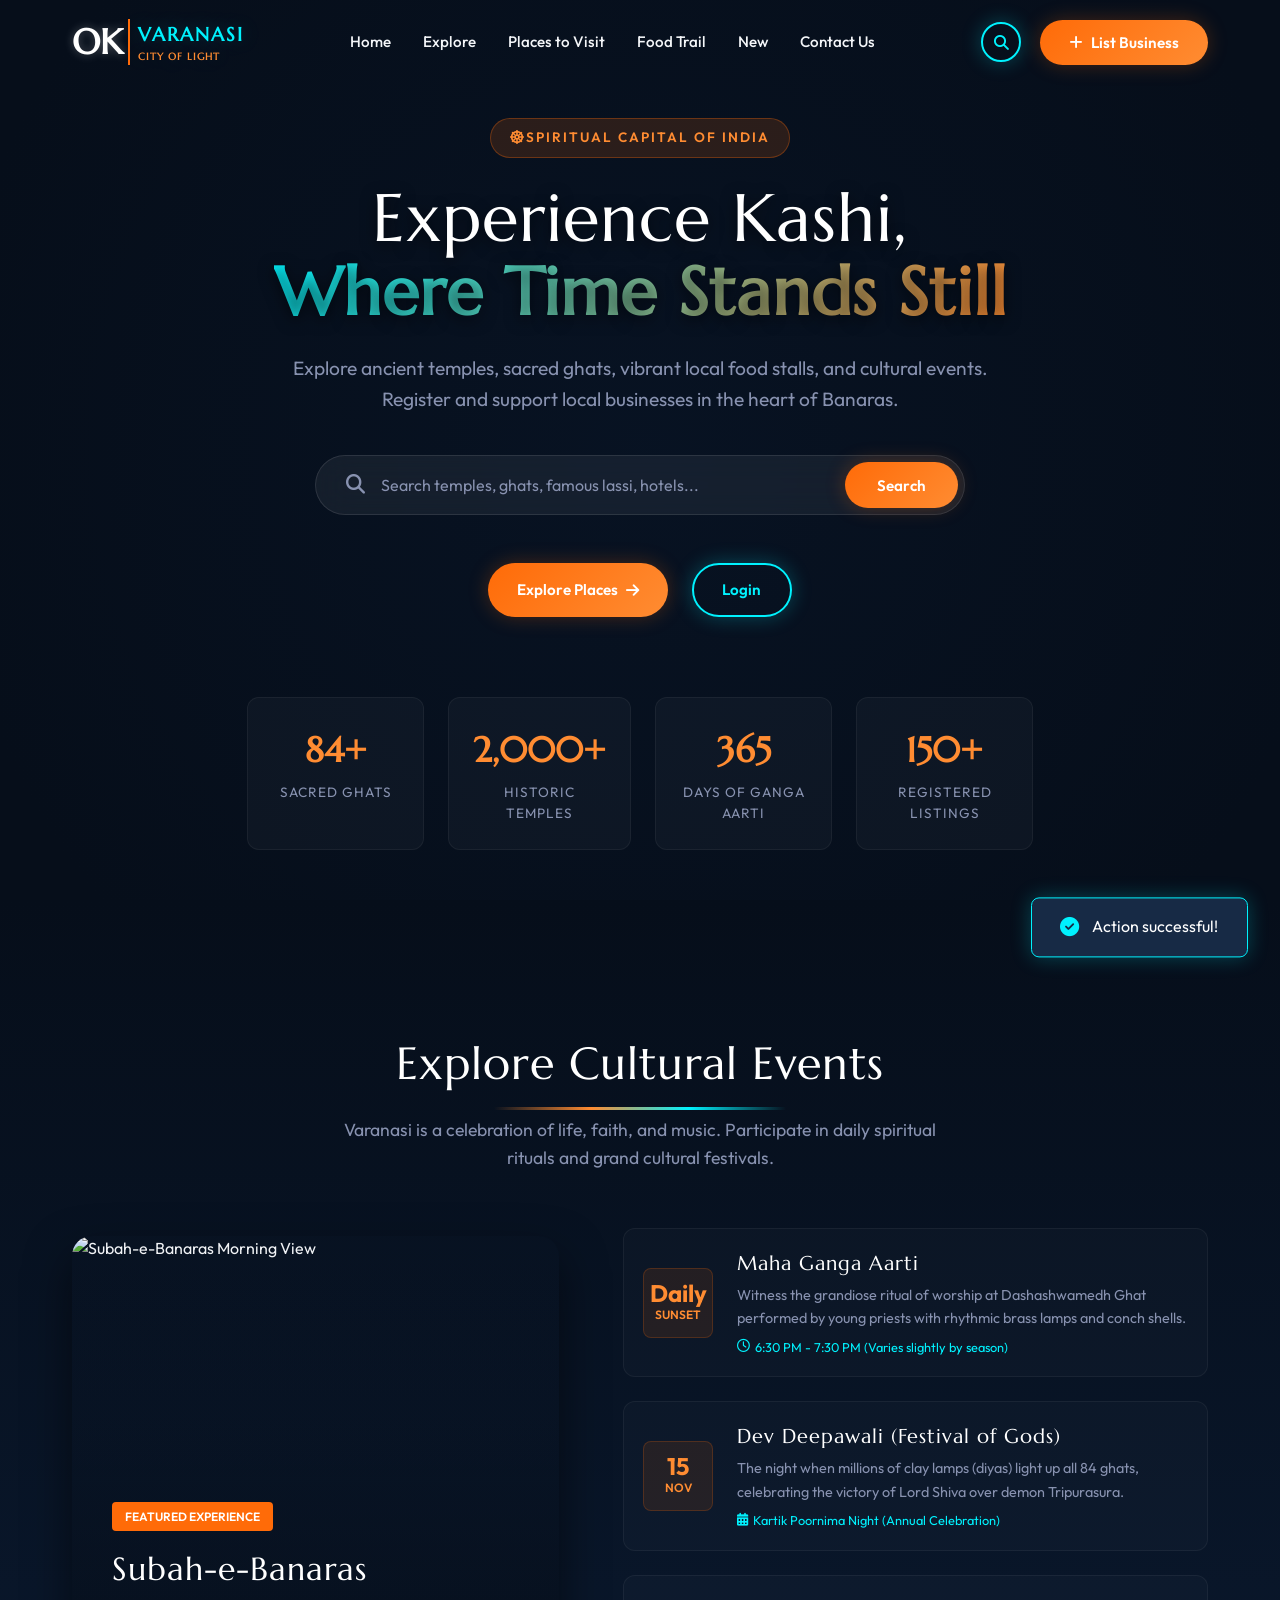
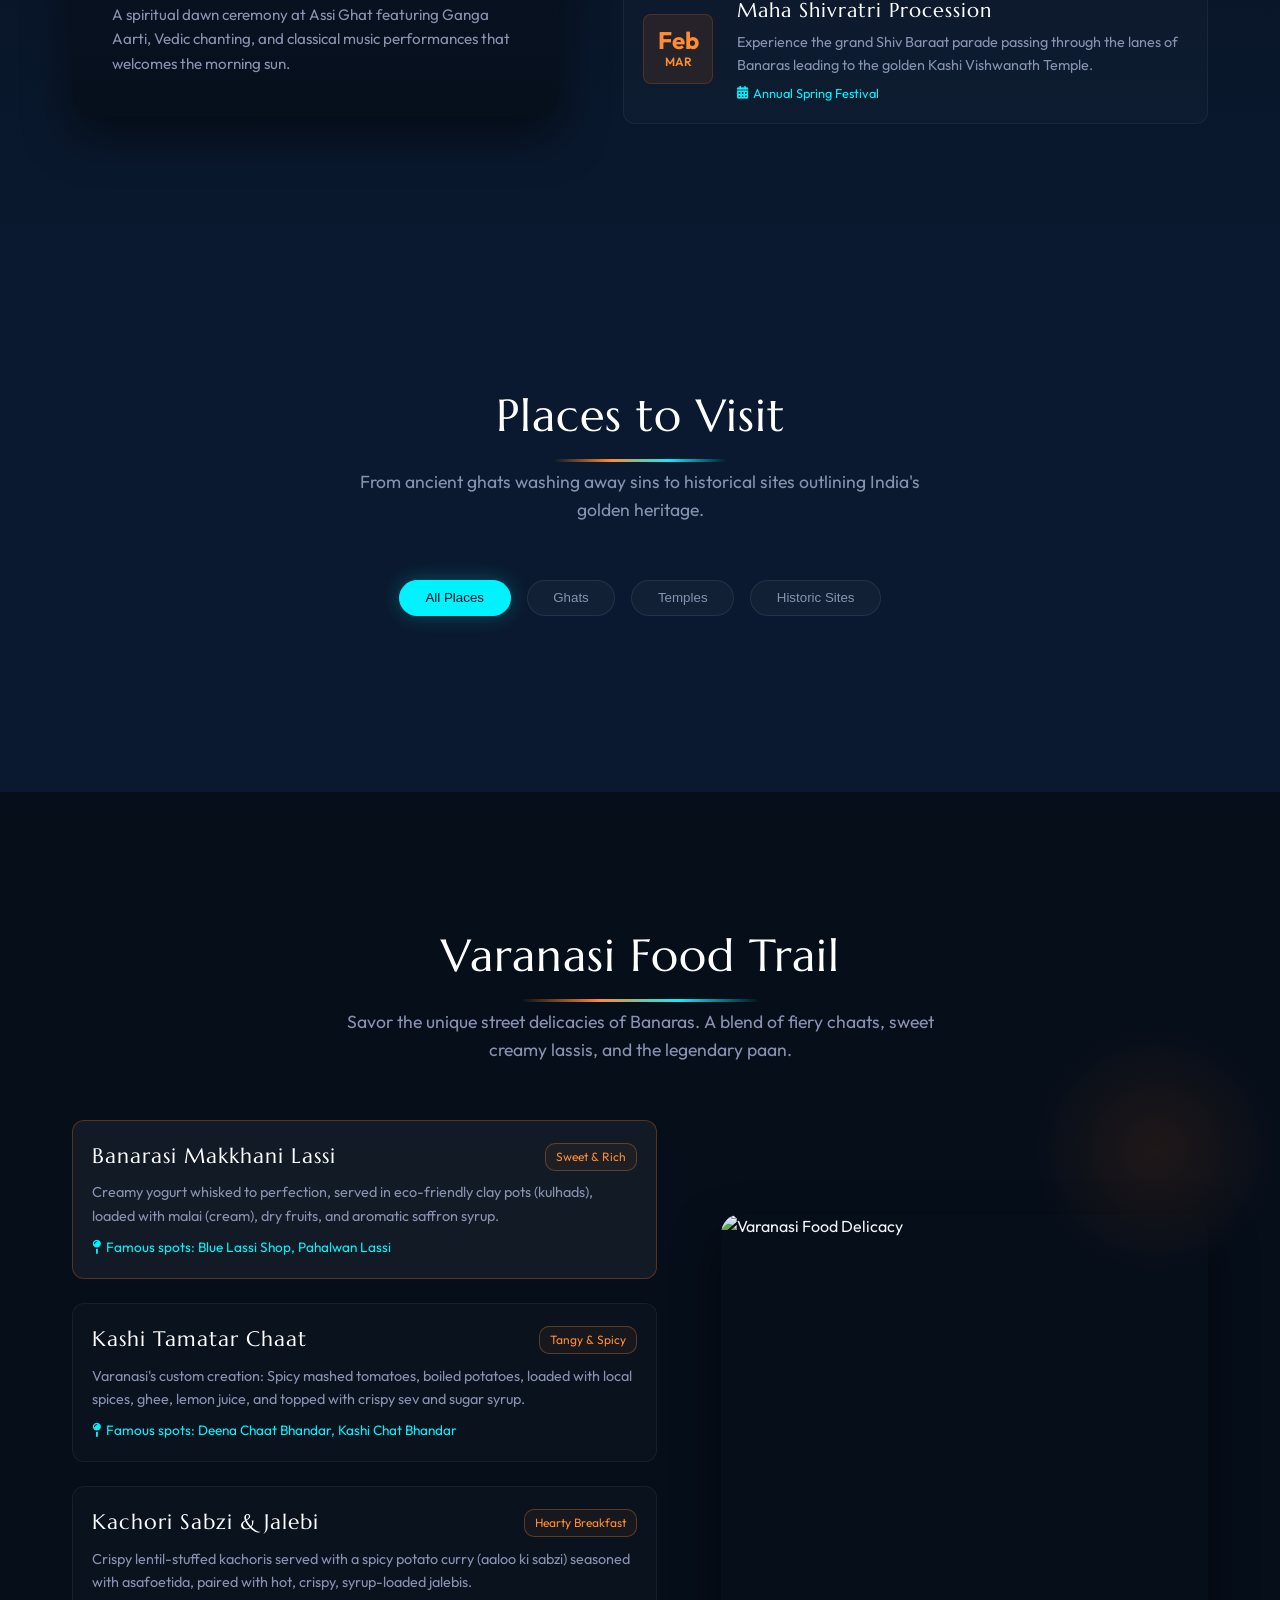
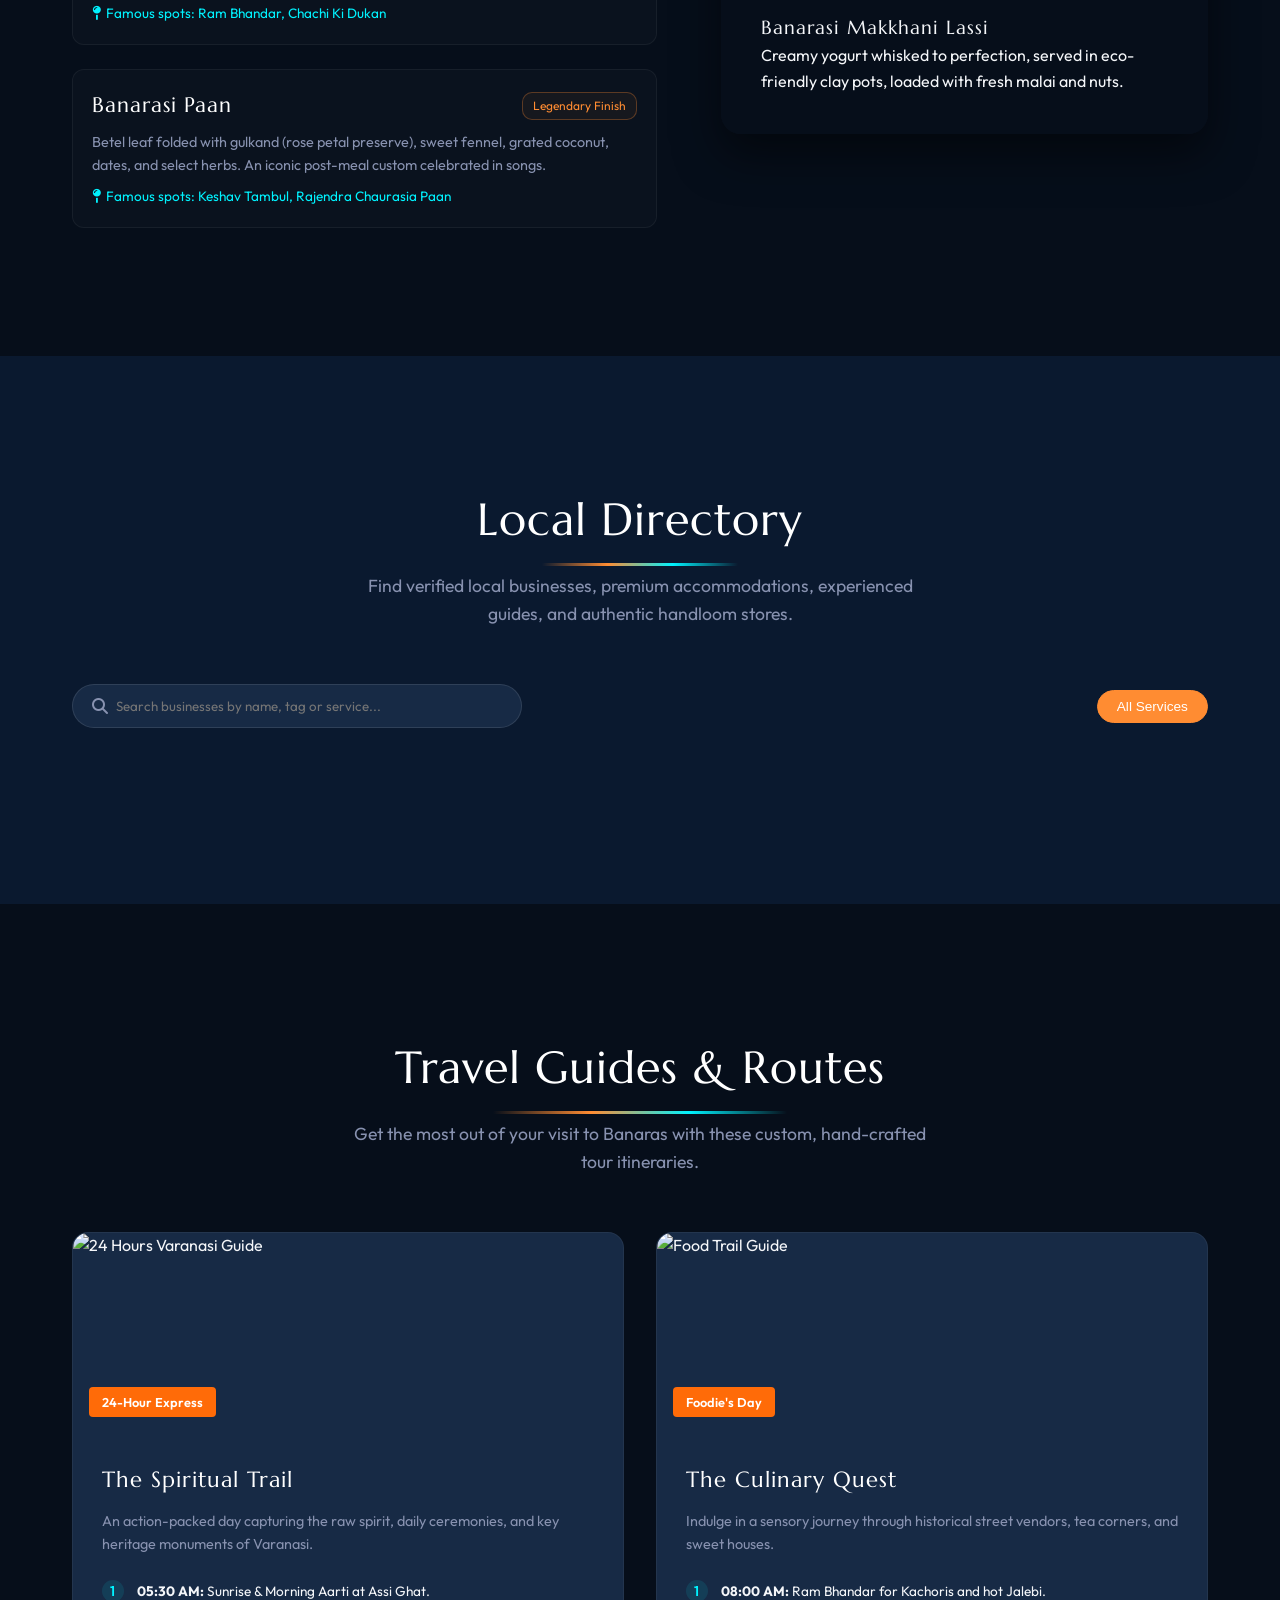
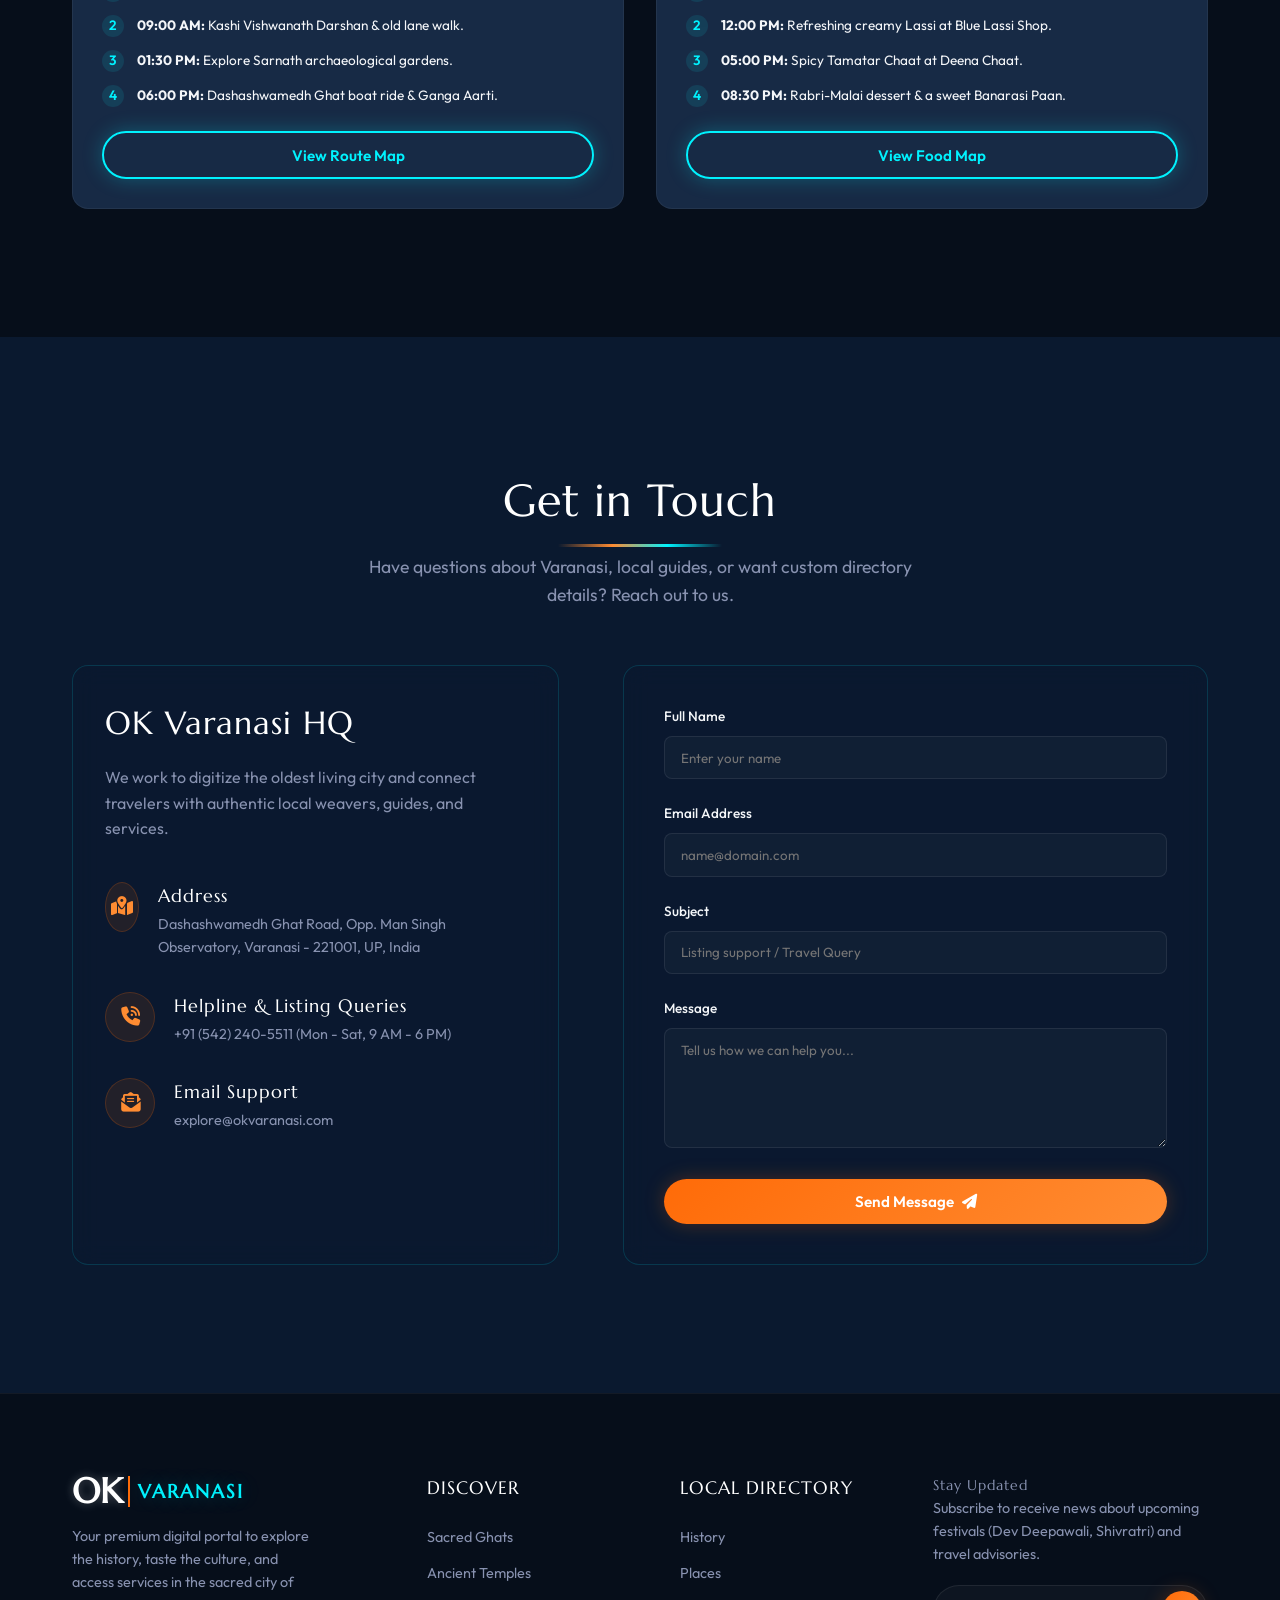
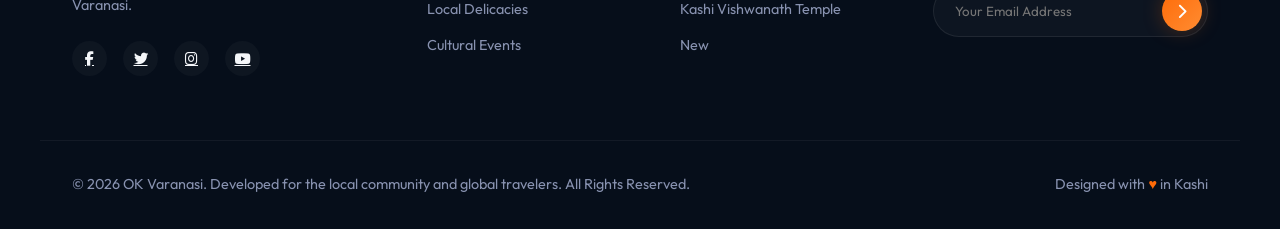
==== commit 134dcf7d: "index page modification and some change in local directory modification on indexpage and  some chang" ====
--- a/index.html
+++ b/index.html
@@ -34,7 +34,7 @@
           <li class="nav-item"><a href="#explore">Explore</a></li>
           <li class="nav-item"><a href="places.html">Places to Visit</a></li>
           <li class="nav-item"><a href="#food">Food Trail</a></li>
-          <li class="nav-item"><a href="#directory">Directory</a></li>
+          <li class="nav-item"><a href="new.html">New</a></li>
           <li class="nav-item"><a href="#contact">Contact Us</a></li>
           <li class="nav-item mobile-only-action">
             <button class="btn btn-primary" id="list-business-btn-mobile" style="width: 100%; margin-top: 1.5rem;">
@@ -91,7 +91,7 @@
       
       <div class="hero-actions">
         <a href="places.html" class="btn btn-primary">Explore Places <i class="fa-solid fa-arrow-right"></i></a>
-        <a href="login.html" class="btn btn-secondary">Local Directory</a>
+        <a href="login.html" class="btn btn-secondary">Login</a>
       </div>
       
       <!-- Quick Counters -->
@@ -280,11 +280,11 @@
         
         <div class="directory-filters-container">
           <button class="dir-filter-btn active" data-category="all">All Services</button>
-          <button class="dir-filter-btn" data-category="hotels">Hotels</button>
+          <!-- <button class="dir-filter-btn" data-category="hotels">Hotels</button>
           <button class="dir-filter-btn" data-category="food">Dining</button>
           <button class="dir-filter-btn" data-category="handlooms">Handloom & Crafts</button>
           <button class="dir-filter-btn" data-category="guides">Guides & Tours</button>
-          <button class="dir-filter-btn" data-category="wellness">Yoga & Wellness</button>
+          <button class="dir-filter-btn" data-category="wellness">Yoga & Wellness</button> -->
         </div>
       </div>
       
@@ -462,10 +462,10 @@
       <div class="footer-links-col">
         <h4>Local Directory</h4>
         <ul>
-          <li><a href="#directory">Boutique Hotels</a></li>
-          <li><a href="#directory">Authentic Handlooms</a></li>
-          <li><a href="#directory">Certified Guides</a></li>
-          <li><a href="#directory">Yoga Centers</a></li>
+          <li><a href="history.html">History</a></li>
+          <li><a href="places.html">Places</a></li>
+          <li><a href="places/kashiviswanathtemple.html">Kashi Vishwanath Temple</a></li>
+          <li><a href="new.html">New</a></li>
         </ul>
       </div>
 
--- a/styles.css
+++ b/styles.css
@@ -0,0 +1,1614 @@
+/* ==========================================
+   OK Varanasi - Core Design & Styling System
+   ========================================== */
+
+/* Importing Premium Fonts */
+@import url('https://fonts.googleapis.com/css2?family=Marcellus&family=Outfit:wght@300;400;500;600;700;800&display=swap');
+
+/* Design System Variables */
+:root {
+  --color-saffron: #FF6B08;
+  --color-marigold: #FF8C32;
+  --color-navy-deep: #060E1A;
+  --color-navy-dark: #0A192F;
+  --color-navy-mid: #172A45;
+  --color-cyan-glow: #00F2FE;
+  --color-gold: #FFD56B;
+  --color-text-light: #F4F6F9;
+  --color-text-muted: #8892B0;
+  --color-white: #FFFFFF;
+  --color-glass-bg: rgba(10, 25, 47, 0.7);
+  --color-glass-border: rgba(0, 242, 254, 0.15);
+  
+  --font-heading: 'Marcellus', serif;
+  --font-body: 'Outfit', sans-serif;
+  
+  --transition-smooth: all 0.35s cubic-bezier(0.4, 0, 0.2, 1);
+  --shadow-glow: 0 0 20px rgba(0, 242, 254, 0.25);
+  --shadow-saffron: 0 0 20px rgba(255, 107, 8, 0.25);
+}
+
+/* Global Reset & Base Styles */
+* {
+  margin: 0;
+  padding: 0;
+  box-sizing: border-box;
+  scroll-behavior: smooth;
+}
+
+body {
+  font-family: var(--font-body);
+  background-color: var(--color-navy-deep);
+  color: var(--color-text-light);
+  line-height: 1.6;
+  overflow-x: hidden;
+}
+
+/* Scrollbar Customization */
+::-webkit-scrollbar {
+  width: 10px;
+}
+::-webkit-scrollbar-track {
+  background: var(--color-navy-deep);
+}
+::-webkit-scrollbar-thumb {
+  background: linear-gradient(var(--color-saffron), var(--color-marigold));
+  border-radius: 5px;
+}
+::-webkit-scrollbar-thumb:hover {
+  background: var(--color-cyan-glow);
+}
+
+/* Reusable Components & Typography */
+h1, h2, h3, h4, h5, h6 {
+  font-family: var(--font-heading);
+  font-weight: normal;
+  letter-spacing: 1px;
+}
+
+.section-title {
+  font-size: 2.8rem;
+  text-align: center;
+  margin-bottom: 1rem;
+  color: var(--color-white);
+  position: relative;
+  display: inline-block;
+  left: 50%;
+  transform: translateX(-50%);
+}
+
+.section-title::after {
+  content: '';
+  position: absolute;
+  bottom: -10px;
+  left: 20%;
+  width: 60%;
+  height: 3px;
+  background: linear-gradient(90deg, transparent, var(--color-marigold), var(--color-cyan-glow), transparent);
+}
+
+.section-subtitle {
+  text-align: center;
+  color: var(--color-text-muted);
+  max-width: 600px;
+  margin: 0 auto 3.5rem auto;
+  font-size: 1.1rem;
+}
+
+.container {
+  max-width: 1200px;
+  margin: 0 auto;
+  padding: 0 2rem;
+}
+
+/* Buttons */
+.btn {
+  display: inline-flex;
+  align-items: center;
+  justify-content: center;
+  padding: 0.8rem 1.8rem;
+  font-family: var(--font-body);
+  font-size: 0.95rem;
+  font-weight: 600;
+  border-radius: 30px;
+  cursor: pointer;
+  transition: var(--transition-smooth);
+  text-decoration: none;
+  border: none;
+  gap: 0.5rem;
+}
+
+.btn-primary {
+  background: linear-gradient(135deg, var(--color-saffron), var(--color-marigold));
+  color: var(--color-white);
+  box-shadow: var(--shadow-saffron);
+}
+
+.btn-primary:hover {
+  transform: translateY(-3px);
+  box-shadow: 0 8px 25px rgba(255, 107, 8, 0.45);
+}
+
+.btn-secondary {
+  background: transparent;
+  border: 2px solid var(--color-cyan-glow);
+  color: var(--color-cyan-glow);
+  box-shadow: var(--shadow-glow);
+}
+
+.btn-secondary:hover {
+  background: var(--color-cyan-glow);
+  color: var(--color-navy-deep);
+  transform: translateY(-3px);
+}
+
+.btn-icon {
+  width: 40px;
+  height: 40px;
+  border-radius: 50%;
+  padding: 0;
+}
+
+.mobile-only-action {
+  display: none;
+}
+
+/* Glassmorphism Containers */
+.glass-panel {
+  background: var(--color-glass-bg);
+  backdrop-filter: blur(12px);
+  -webkit-backdrop-filter: blur(12px);
+  border: 1px solid var(--color-glass-border);
+  border-radius: 16px;
+  padding: 2rem;
+  transition: var(--transition-smooth);
+}
+
+.glass-panel:hover {
+  border-color: rgba(0, 242, 254, 0.35);
+  box-shadow: var(--shadow-glow);
+}
+
+/* ==========================================
+   Header & Navigation
+   ========================================== */
+header {
+  position: fixed;
+  top: 0;
+  left: 0;
+  width: 100%;
+  z-index: 1000;
+  transition: var(--transition-smooth);
+  padding: 1.2rem 0;
+}
+
+header.scrolled {
+  background: rgba(6, 14, 26, 0.85);
+  backdrop-filter: blur(15px);
+  -webkit-backdrop-filter: blur(15px);
+  border-bottom: 1px solid rgba(0, 242, 254, 0.1);
+  padding: 0.8rem 0;
+}
+
+.nav-container {
+  display: flex;
+  justify-content: space-between;
+  align-items: center;
+}
+
+/* Glowing Logo matching user asset */
+.logo {
+  display: flex;
+  align-items: center;
+  text-decoration: none;
+  font-family: var(--font-heading);
+}
+
+.logo-ok {
+  font-size: 2.2rem;
+  font-weight: 800;
+  color: var(--color-white);
+  line-height: 1;
+  text-shadow: 0 0 10px rgba(255, 255, 255, 0.3);
+}
+
+.logo-varanasi {
+  font-size: 1.2rem;
+  font-weight: 700;
+  color: var(--color-cyan-glow);
+  letter-spacing: 2px;
+  text-transform: uppercase;
+  margin-left: 0.3rem;
+  border-left: 2px solid var(--color-saffron);
+  padding-left: 0.5rem;
+  text-shadow: var(--shadow-glow);
+  display: flex;
+  flex-direction: column;
+}
+
+.logo-tagline {
+  font-size: 0.6rem;
+  color: var(--color-marigold);
+  letter-spacing: 1px;
+}
+
+.nav-menu {
+  display: flex;
+  list-style: none;
+  gap: 2rem;
+}
+
+.nav-item a {
+  text-decoration: none;
+  color: var(--color-text-light);
+  font-weight: 500;
+  font-size: 0.95rem;
+  transition: var(--transition-smooth);
+  position: relative;
+  padding: 0.5rem 0;
+}
+
+.nav-item a::after {
+  content: '';
+  position: absolute;
+  bottom: 0;
+  left: 0;
+  width: 0;
+  height: 2px;
+  background: var(--color-cyan-glow);
+  transition: var(--transition-smooth);
+  box-shadow: var(--shadow-glow);
+}
+
+.nav-item a:hover {
+  color: var(--color-cyan-glow);
+}
+
+.nav-item a:hover::after {
+  width: 100%;
+}
+
+.nav-actions {
+  display: flex;
+  align-items: center;
+  gap: 1.2rem;
+}
+
+.mobile-toggle {
+  display: none;
+  background: transparent;
+  border: none;
+  color: var(--color-white);
+  font-size: 1.5rem;
+  cursor: pointer;
+}
+
+/* ==========================================
+   Hero Section
+   ========================================== */
+.hero {
+  position: relative;
+  min-height: 100vh;
+  display: flex;
+  align-items: center;
+  justify-content: center;
+  padding-top: 100px;
+  overflow: hidden;
+  background: radial-gradient(circle at center, rgba(10, 25, 47, 0.4) 0%, var(--color-navy-deep) 90%);
+}
+
+.hero-bg {
+  position: absolute;
+  top: 0;
+  left: 0;
+  width: 100%;
+  height: 100%;
+  background-image: url('assets/varanasi_hero.png');
+  background-size: cover;
+  background-position: center;
+  opacity: 0.35;
+  z-index: -2;
+  transform: scale(1.05);
+  transition: transform 8s ease-out;
+}
+
+.hero:hover .hero-bg {
+  transform: scale(1);
+}
+
+.hero-overlay {
+  position: absolute;
+  top: 0;
+  left: 0;
+  width: 100%;
+  height: 100%;
+  background: linear-gradient(180deg, rgba(6, 14, 26, 0.4) 0%, var(--color-navy-deep) 95%);
+  z-index: -1;
+}
+
+.hero-content {
+  text-align: center;
+  max-width: 850px;
+  margin-top: -2rem;
+  z-index: 10;
+}
+
+.hero-glow-tag {
+  display: inline-flex;
+  align-items: center;
+  background: rgba(255, 107, 8, 0.15);
+  border: 1px solid rgba(255, 107, 8, 0.3);
+  padding: 0.5rem 1.2rem;
+  border-radius: 30px;
+  color: var(--color-marigold);
+  font-size: 0.85rem;
+  font-weight: 600;
+  letter-spacing: 2px;
+  text-transform: uppercase;
+  margin-bottom: 1.5rem;
+  animation: glow-pulse 3s infinite alternate;
+}
+
+@keyframes glow-pulse {
+  0% { box-shadow: 0 0 5px rgba(255, 107, 8, 0.2); border-color: rgba(255, 107, 8, 0.3); }
+  100% { box-shadow: 0 0 15px rgba(255, 107, 8, 0.5); border-color: rgba(255, 107, 8, 0.6); }
+}
+
+.hero h2 {
+  font-size: 4.2rem;
+  color: var(--color-white);
+  line-height: 1.1;
+  margin-bottom: 1.5rem;
+  text-shadow: 0 4px 15px rgba(0,0,0,0.6);
+}
+
+.hero h2 span {
+  background: linear-gradient(120deg, var(--color-cyan-glow), var(--color-marigold));
+  -webkit-background-clip: text;
+  -webkit-text-fill-color: transparent;
+  font-weight: 800;
+}
+
+.hero-description {
+  font-size: 1.2rem;
+  color: var(--color-text-muted);
+  margin-bottom: 2.5rem;
+  max-width: 700px;
+  margin-left: auto;
+  margin-right: auto;
+}
+
+/* Hero Search Engine Component */
+.hero-search-wrapper {
+  max-width: 650px;
+  margin: 0 auto 3rem auto;
+}
+
+.hero-search {
+  display: flex;
+  background: rgba(255, 255, 255, 0.06);
+  backdrop-filter: blur(15px);
+  -webkit-backdrop-filter: blur(15px);
+  border: 1px solid rgba(255, 255, 255, 0.1);
+  border-radius: 50px;
+  padding: 0.4rem;
+  transition: var(--transition-smooth);
+}
+
+.hero-search:focus-within {
+  border-color: var(--color-cyan-glow);
+  box-shadow: var(--shadow-glow);
+  background: rgba(255, 255, 255, 0.08);
+}
+
+.hero-search i {
+  display: flex;
+  align-items: center;
+  padding-left: 1.5rem;
+  color: var(--color-text-muted);
+  font-size: 1.2rem;
+}
+
+.hero-search input {
+  flex: 1;
+  background: transparent;
+  border: none;
+  outline: none;
+  padding: 0.8rem 1rem;
+  color: var(--color-white);
+  font-family: var(--font-body);
+  font-size: 1rem;
+}
+
+.hero-search input::placeholder {
+  color: var(--color-text-muted);
+}
+
+.hero-search button {
+  border-radius: 40px;
+  padding: 0.8rem 2rem;
+}
+
+.hero-actions {
+  display: flex;
+  justify-content: center;
+  gap: 1.5rem;
+}
+
+/* Quick Statistics Grid */
+.hero-stats {
+  display: grid;
+  grid-template-columns: repeat(4, 1fr);
+  gap: 1.5rem;
+  margin-top: 5rem;
+}
+
+.stat-item {
+  padding: 1.5rem;
+  background: rgba(255, 255, 255, 0.03);
+  border: 1px solid rgba(255, 255, 255, 0.05);
+  border-radius: 12px;
+  text-align: center;
+  transition: var(--transition-smooth);
+}
+
+.stat-item:hover {
+  transform: translateY(-5px);
+  background: rgba(255, 255, 255, 0.05);
+  border-color: rgba(255, 107, 8, 0.2);
+}
+
+.stat-number {
+  font-size: 2.2rem;
+  font-weight: 700;
+  color: var(--color-marigold);
+  margin-bottom: 0.2rem;
+  font-family: var(--font-heading);
+}
+
+.stat-label {
+  font-size: 0.85rem;
+  color: var(--color-text-muted);
+  text-transform: uppercase;
+  letter-spacing: 1px;
+}
+
+/* ==========================================
+   Explore & Cultural Events
+   ========================================== */
+.explore-section {
+  padding: 8rem 0;
+  background: linear-gradient(180deg, var(--color-navy-deep) 0%, var(--color-navy-dark) 100%);
+  position: relative;
+}
+
+.explore-grid {
+  display: grid;
+  grid-template-columns: 1fr 1.2fr;
+  gap: 4rem;
+  align-items: center;
+}
+
+.explore-visual {
+  position: relative;
+  border-radius: 20px;
+  overflow: hidden;
+  box-shadow: 0 20px 45px rgba(0,0,0,0.5);
+  height: 480px;
+}
+
+.explore-visual img {
+  width: 100%;
+  height: 100%;
+  object-fit: cover;
+  transition: var(--transition-smooth);
+}
+
+.explore-visual:hover img {
+  transform: scale(1.05);
+}
+
+.explore-visual-overlay {
+  position: absolute;
+  top: 0;
+  left: 0;
+  width: 100%;
+  height: 100%;
+  background: linear-gradient(to top, rgba(6, 14, 26, 0.9) 0%, rgba(6, 14, 26, 0.2) 60%, transparent 100%);
+  display: flex;
+  flex-direction: column;
+  justify-content: flex-end;
+  padding: 2.5rem;
+}
+
+.explore-tag {
+  background: var(--color-saffron);
+  color: var(--color-white);
+  padding: 0.3rem 0.8rem;
+  border-radius: 4px;
+  font-size: 0.75rem;
+  text-transform: uppercase;
+  font-weight: 600;
+  width: fit-content;
+  margin-bottom: 0.8rem;
+}
+
+.explore-visual-overlay h3 {
+  font-size: 2rem;
+  color: var(--color-white);
+  margin-bottom: 0.5rem;
+}
+
+.explore-visual-overlay p {
+  color: var(--color-text-muted);
+  font-size: 0.95rem;
+}
+
+/* Event List Component */
+.event-list {
+  display: flex;
+  flex-direction: column;
+  gap: 1.5rem;
+}
+
+.event-card {
+  display: flex;
+  background: rgba(255, 255, 255, 0.02);
+  border: 1px solid rgba(255, 255, 255, 0.05);
+  border-radius: 12px;
+  padding: 1.2rem;
+  transition: var(--transition-smooth);
+  cursor: pointer;
+  align-items: center;
+  position: relative;
+}
+
+.event-card::before {
+  content: '';
+  position: absolute;
+  top: 0;
+  left: 0;
+  width: 4px;
+  height: 100%;
+  background: var(--color-marigold);
+  border-radius: 4px 0 0 4px;
+  opacity: 0;
+  transition: var(--transition-smooth);
+}
+
+.event-card:hover {
+  transform: translateX(8px);
+  background: rgba(255, 255, 255, 0.04);
+  border-color: rgba(255, 107, 8, 0.25);
+}
+
+.event-card:hover::before {
+  opacity: 1;
+}
+
+.event-date {
+  display: flex;
+  flex-direction: column;
+  align-items: center;
+  justify-content: center;
+  background: rgba(255, 107, 8, 0.1);
+  border: 1px solid rgba(255, 107, 8, 0.2);
+  color: var(--color-marigold);
+  border-radius: 8px;
+  min-width: 70px;
+  height: 70px;
+  margin-right: 1.5rem;
+  text-align: center;
+}
+
+.event-date .day {
+  font-size: 1.5rem;
+  font-weight: 700;
+  line-height: 1;
+}
+
+.event-date .month {
+  font-size: 0.75rem;
+  text-transform: uppercase;
+  font-weight: 600;
+}
+
+.event-details {
+  flex: 1;
+}
+
+.event-details h4 {
+  font-size: 1.25rem;
+  color: var(--color-white);
+  margin-bottom: 0.25rem;
+}
+
+.event-details p {
+  color: var(--color-text-muted);
+  font-size: 0.9rem;
+}
+
+.event-time {
+  font-size: 0.8rem;
+  color: var(--color-cyan-glow);
+  margin-top: 0.4rem;
+  display: flex;
+  align-items: center;
+  gap: 0.3rem;
+}
+
+/* ==========================================
+   Places to Visit
+   ========================================== */
+.places-section {
+  padding: 8rem 0;
+  background: var(--color-navy-dark);
+}
+
+.places-filters {
+  display: flex;
+  justify-content: center;
+  gap: 1rem;
+  margin-bottom: 3rem;
+  flex-wrap: wrap;
+}
+
+.filter-btn {
+  background: rgba(255, 255, 255, 0.03);
+  border: 1px solid rgba(255, 255, 255, 0.08);
+  padding: 0.6rem 1.6rem;
+  border-radius: 30px;
+  color: var(--color-text-muted);
+  cursor: pointer;
+  font-weight: 500;
+  transition: var(--transition-smooth);
+}
+
+.filter-btn:hover, .filter-btn.active {
+  background: var(--color-cyan-glow);
+  color: var(--color-navy-deep);
+  border-color: var(--color-cyan-glow);
+  box-shadow: var(--shadow-glow);
+}
+
+.places-grid {
+  display: grid;
+  grid-template-columns: repeat(auto-fill, minmax(350px, 1fr));
+  gap: 2rem;
+}
+
+.place-card {
+  border-radius: 16px;
+  overflow: hidden;
+  position: relative;
+  background: var(--color-navy-mid);
+  border: 1px solid rgba(255, 255, 255, 0.05);
+  transition: var(--transition-smooth);
+  display: flex;
+  flex-direction: column;
+}
+
+.place-card:hover {
+  transform: translateY(-8px);
+  border-color: rgba(255, 107, 8, 0.3);
+  box-shadow: 0 15px 35px rgba(0,0,0,0.4);
+}
+
+.place-image-wrapper {
+  position: relative;
+  height: 230px;
+  overflow: hidden;
+}
+
+.place-image-wrapper img {
+  width: 100%;
+  height: 100%;
+  object-fit: cover;
+  transition: var(--transition-smooth);
+}
+
+.place-card:hover .place-image-wrapper img {
+  transform: scale(1.08);
+}
+
+.place-category-badge {
+  position: absolute;
+  top: 1rem;
+  right: 1rem;
+  background: rgba(6, 14, 26, 0.85);
+  backdrop-filter: blur(5px);
+  -webkit-backdrop-filter: blur(5px);
+  border: 1px solid var(--color-marigold);
+  color: var(--color-marigold);
+  padding: 0.3rem 0.8rem;
+  border-radius: 20px;
+  font-size: 0.75rem;
+  font-weight: 600;
+}
+
+.place-info {
+  padding: 1.5rem;
+  display: flex;
+  flex-direction: column;
+  flex: 1;
+}
+
+.place-info h3 {
+  font-size: 1.5rem;
+  color: var(--color-white);
+  margin-bottom: 0.5rem;
+}
+
+.place-description {
+  color: var(--color-text-muted);
+  font-size: 0.9rem;
+  margin-bottom: 1.5rem;
+  flex: 1;
+  display: -webkit-box;
+  -webkit-line-clamp: 3;
+  -webkit-box-orient: vertical;
+  overflow: hidden;
+}
+
+.place-meta {
+  display: flex;
+  justify-content: space-between;
+  align-items: center;
+  border-top: 1px solid rgba(255, 255, 255, 0.05);
+  padding-top: 1rem;
+  font-size: 0.85rem;
+  color: var(--color-text-muted);
+}
+
+.place-meta span {
+  display: flex;
+  align-items: center;
+  gap: 0.3rem;
+}
+
+.place-meta i {
+  color: var(--color-cyan-glow);
+}
+
+/* ==========================================
+   Food Section
+   ========================================== */
+.food-section {
+  padding: 8rem 0;
+  background: var(--color-navy-deep);
+  position: relative;
+}
+
+/* Design Element: Side Glow */
+.food-section::before {
+  content: '';
+  position: absolute;
+  right: 0;
+  top: 20%;
+  width: 250px;
+  height: 250px;
+  background: radial-gradient(circle, rgba(255, 107, 8, 0.1) 0%, transparent 70%);
+  z-index: 1;
+  pointer-events: none;
+}
+
+.food-grid {
+  display: grid;
+  grid-template-columns: 1.2fr 1fr;
+  gap: 4rem;
+  align-items: center;
+}
+
+.food-showcase {
+  border-radius: 20px;
+  overflow: hidden;
+  position: relative;
+  box-shadow: 0 20px 45px rgba(0,0,0,0.5);
+  height: 520px;
+}
+
+.food-showcase img {
+  width: 100%;
+  height: 100%;
+  object-fit: cover;
+}
+
+.food-showcase-overlay {
+  position: absolute;
+  top: 0;
+  left: 0;
+  width: 100%;
+  height: 100%;
+  background: linear-gradient(to top, rgba(6, 14, 26, 0.9) 0%, rgba(6, 14, 26, 0.2) 60%, transparent 100%);
+  display: flex;
+  flex-direction: column;
+  justify-content: flex-end;
+  padding: 2.5rem;
+}
+
+.food-menu-list {
+  display: flex;
+  flex-direction: column;
+  gap: 1.5rem;
+}
+
+.food-item {
+  background: rgba(255, 255, 255, 0.02);
+  border: 1px solid rgba(255, 255, 255, 0.05);
+  border-radius: 12px;
+  padding: 1.2rem;
+  transition: var(--transition-smooth);
+  cursor: pointer;
+}
+
+.food-item:hover, .food-item.active {
+  background: rgba(255, 255, 255, 0.05);
+  border-color: rgba(255, 107, 8, 0.3);
+}
+
+.food-header {
+  display: flex;
+  justify-content: space-between;
+  align-items: center;
+  margin-bottom: 0.5rem;
+}
+
+.food-header h4 {
+  font-size: 1.3rem;
+  color: var(--color-white);
+}
+
+.food-tag {
+  font-size: 0.75rem;
+  color: var(--color-marigold);
+  border: 1px solid rgba(255, 140, 50, 0.3);
+  padding: 0.2rem 0.6rem;
+  border-radius: 10px;
+  background: rgba(255, 140, 50, 0.05);
+}
+
+.food-item p {
+  color: var(--color-text-muted);
+  font-size: 0.9rem;
+}
+
+.food-places {
+  font-size: 0.85rem;
+  color: var(--color-cyan-glow);
+  margin-top: 0.6rem;
+  display: flex;
+  align-items: center;
+  gap: 0.3rem;
+}
+
+/* ==========================================
+   Business Directory
+   ========================================== */
+.directory-section {
+  padding: 8rem 0;
+  background: var(--color-navy-dark);
+}
+
+.directory-controls {
+  display: flex;
+  justify-content: space-between;
+  align-items: center;
+  margin-bottom: 3rem;
+  flex-wrap: wrap;
+  gap: 1.5rem;
+}
+
+.directory-search-bar {
+  display: flex;
+  background: var(--color-navy-mid);
+  border: 1px solid rgba(255, 255, 255, 0.1);
+  border-radius: 30px;
+  padding: 0.3rem 0.5rem 0.3rem 1.2rem;
+  align-items: center;
+  max-width: 450px;
+  flex: 1;
+}
+
+.directory-search-bar input {
+  background: transparent;
+  border: none;
+  outline: none;
+  color: var(--color-white);
+  padding: 0.5rem;
+  width: 100%;
+  font-family: var(--font-body);
+}
+
+.directory-search-bar i {
+  color: var(--color-text-muted);
+}
+
+.directory-filters-container {
+  display: flex;
+  gap: 0.8rem;
+  flex-wrap: wrap;
+}
+
+.dir-filter-btn {
+  background: rgba(255, 255, 255, 0.03);
+  border: 1px solid rgba(255, 255, 255, 0.06);
+  color: var(--color-text-muted);
+  padding: 0.5rem 1.2rem;
+  border-radius: 20px;
+  cursor: pointer;
+  font-size: 0.85rem;
+  transition: var(--transition-smooth);
+}
+
+.dir-filter-btn:hover, .dir-filter-btn.active {
+  background: var(--color-marigold);
+  color: var(--color-white);
+  border-color: var(--color-marigold);
+}
+
+.directory-grid {
+  display: grid;
+  grid-template-columns: repeat(auto-fill, minmax(320px, 1fr));
+  gap: 2rem;
+}
+
+.directory-card {
+  background: var(--color-navy-mid);
+  border: 1px solid rgba(255, 255, 255, 0.05);
+  border-radius: 16px;
+  padding: 1.8rem;
+  transition: var(--transition-smooth);
+  position: relative;
+  display: flex;
+  flex-direction: column;
+}
+
+.directory-card:hover {
+  transform: translateY(-5px);
+  border-color: var(--color-cyan-glow);
+  box-shadow: var(--shadow-glow);
+}
+
+.directory-card-header {
+  display: flex;
+  justify-content: space-between;
+  align-items: flex-start;
+  margin-bottom: 1.2rem;
+}
+
+.directory-icon {
+  width: 50px;
+  height: 50px;
+  border-radius: 12px;
+  background: rgba(0, 242, 254, 0.1);
+  color: var(--color-cyan-glow);
+  display: flex;
+  align-items: center;
+  justify-content: center;
+  font-size: 1.4rem;
+}
+
+.directory-rating {
+  display: flex;
+  align-items: center;
+  gap: 0.3rem;
+  background: rgba(255, 213, 107, 0.1);
+  color: var(--color-gold);
+  padding: 0.2rem 0.6rem;
+  border-radius: 20px;
+  font-size: 0.8rem;
+  font-weight: 600;
+}
+
+.directory-card h3 {
+  font-size: 1.35rem;
+  color: var(--color-white);
+  margin-bottom: 0.5rem;
+}
+
+.directory-tag {
+  font-size: 0.75rem;
+  background: rgba(255, 255, 255, 0.05);
+  color: var(--color-text-muted);
+  padding: 0.2rem 0.6rem;
+  border-radius: 4px;
+  width: fit-content;
+  margin-bottom: 1rem;
+  text-transform: uppercase;
+}
+
+.directory-card p {
+  color: var(--color-text-muted);
+  font-size: 0.9rem;
+  margin-bottom: 1.2rem;
+  flex: 1;
+}
+
+.directory-contact-info {
+  display: flex;
+  flex-direction: column;
+  gap: 0.5rem;
+  border-top: 1px solid rgba(255, 255, 255, 0.05);
+  padding-top: 1rem;
+  font-size: 0.85rem;
+  color: var(--color-text-muted);
+}
+
+.directory-contact-info span {
+  display: flex;
+  align-items: center;
+  gap: 0.5rem;
+}
+
+.directory-contact-info i {
+  color: var(--color-cyan-glow);
+  width: 15px;
+}
+
+/* Directory Call To Action */
+.directory-cta-card {
+  grid-column: 1 / -1;
+  background: linear-gradient(135deg, rgba(255, 107, 8, 0.1) 0%, rgba(0, 242, 254, 0.1) 100%);
+  border: 1px dashed rgba(0, 242, 254, 0.3);
+  border-radius: 16px;
+  padding: 3rem;
+  text-align: center;
+  margin-top: 2rem;
+  display: flex;
+  flex-direction: column;
+  align-items: center;
+  gap: 1rem;
+}
+
+.directory-cta-card h3 {
+  font-size: 2rem;
+  color: var(--color-white);
+}
+
+.directory-cta-card p {
+  color: var(--color-text-muted);
+  max-width: 600px;
+}
+
+/* ==========================================
+   Travel Guides
+   ========================================== */
+.guides-section {
+  padding: 8rem 0;
+  background: var(--color-navy-deep);
+}
+
+.guides-grid {
+  display: grid;
+  grid-template-columns: repeat(auto-fit, minmax(350px, 1fr));
+  gap: 2rem;
+}
+
+.guide-card {
+  background: var(--color-navy-mid);
+  border: 1px solid rgba(255, 255, 255, 0.05);
+  border-radius: 16px;
+  overflow: hidden;
+  transition: var(--transition-smooth);
+  display: flex;
+  flex-direction: column;
+}
+
+.guide-card:hover {
+  transform: translateY(-8px);
+  border-color: rgba(255, 140, 50, 0.25);
+}
+
+.guide-banner {
+  height: 200px;
+  position: relative;
+}
+
+.guide-banner img {
+  width: 100%;
+  height: 100%;
+  object-fit: cover;
+}
+
+.guide-duration {
+  position: absolute;
+  bottom: 1rem;
+  left: 1rem;
+  background: var(--color-saffron);
+  color: var(--color-white);
+  padding: 0.3rem 0.8rem;
+  border-radius: 4px;
+  font-size: 0.8rem;
+  font-weight: 600;
+}
+
+.guide-card-content {
+  padding: 1.8rem;
+  display: flex;
+  flex-direction: column;
+  flex: 1;
+}
+
+.guide-card-content h3 {
+  font-size: 1.4rem;
+  color: var(--color-white);
+  margin-bottom: 0.8rem;
+}
+
+.guide-card-content p {
+  color: var(--color-text-muted);
+  font-size: 0.9rem;
+  margin-bottom: 1.5rem;
+  flex: 1;
+}
+
+.guide-steps {
+  display: flex;
+  flex-direction: column;
+  gap: 0.8rem;
+  margin-bottom: 1.5rem;
+}
+
+.guide-step {
+  display: flex;
+  gap: 0.8rem;
+  font-size: 0.85rem;
+  align-items: center;
+}
+
+.guide-step-num {
+  background: rgba(0, 242, 254, 0.1);
+  color: var(--color-cyan-glow);
+  width: 22px;
+  height: 22px;
+  border-radius: 50%;
+  display: flex;
+  align-items: center;
+  justify-content: center;
+  font-weight: 600;
+}
+
+.guide-step-text {
+  color: var(--color-text-light);
+}
+
+/* ==========================================
+   Contact Us Section
+   ========================================== */
+.contact-section {
+  padding: 8rem 0;
+  background: var(--color-navy-dark);
+}
+
+.contact-grid {
+  display: grid;
+  grid-template-columns: 1fr 1.2fr;
+  gap: 4rem;
+}
+
+.contact-info-panel h3 {
+  font-size: 2rem;
+  color: var(--color-white);
+  margin-bottom: 1rem;
+}
+
+.contact-info-panel p {
+  color: var(--color-text-muted);
+  margin-bottom: 2.5rem;
+}
+
+.contact-details {
+  display: flex;
+  flex-direction: column;
+  gap: 2rem;
+}
+
+.contact-detail-item {
+  display: flex;
+  gap: 1.2rem;
+}
+
+.contact-icon {
+  width: 50px;
+  height: 50px;
+  border-radius: 50%;
+  background: rgba(255, 107, 8, 0.1);
+  color: var(--color-marigold);
+  display: flex;
+  align-items: center;
+  justify-content: center;
+  font-size: 1.2rem;
+  border: 1px solid rgba(255, 107, 8, 0.2);
+}
+
+.contact-text h4 {
+  font-size: 1.1rem;
+  color: var(--color-white);
+  margin-bottom: 0.2rem;
+}
+
+.contact-text p {
+  color: var(--color-text-muted);
+  font-size: 0.9rem;
+  margin: 0;
+}
+
+.contact-form-panel {
+  padding: 2.5rem;
+}
+
+.form-group {
+  margin-bottom: 1.5rem;
+}
+
+.form-group label {
+  display: block;
+  font-size: 0.85rem;
+  color: var(--color-text-light);
+  margin-bottom: 0.5rem;
+  font-weight: 500;
+}
+
+.form-control {
+  width: 100%;
+  background: rgba(255, 255, 255, 0.03);
+  border: 1px solid rgba(255, 255, 255, 0.08);
+  border-radius: 8px;
+  padding: 0.8rem 1rem;
+  color: var(--color-white);
+  font-family: var(--font-body);
+  transition: var(--transition-smooth);
+}
+
+.form-control:focus {
+  outline: none;
+  border-color: var(--color-cyan-glow);
+  background: rgba(255, 255, 255, 0.05);
+  box-shadow: 0 0 10px rgba(0, 242, 254, 0.1);
+}
+
+textarea.form-control {
+  resize: vertical;
+  min-height: 120px;
+}
+
+/* ==========================================
+   Modals
+   ========================================== */
+.modal-overlay {
+  position: fixed;
+  top: 0;
+  left: 0;
+  width: 100%;
+  height: 100%;
+  background: rgba(4, 9, 17, 0.85);
+  backdrop-filter: blur(10px);
+  -webkit-backdrop-filter: blur(10px);
+  z-index: 2000;
+  display: flex;
+  align-items: center;
+  justify-content: center;
+  opacity: 0;
+  pointer-events: none;
+  transition: opacity 0.4s ease;
+  padding: 2rem;
+}
+
+.modal-overlay.active {
+  opacity: 1;
+  pointer-events: all;
+}
+
+.modal-content {
+  background: var(--color-navy-mid);
+  border: 1px solid var(--color-glass-border);
+  border-radius: 20px;
+  width: 100%;
+  max-width: 650px;
+  padding: 2.5rem;
+  position: relative;
+  transform: scale(0.9);
+  transition: transform 0.4s cubic-bezier(0.4, 0, 0.2, 1);
+  max-height: 90vh;
+  overflow-y: auto;
+  box-shadow: var(--shadow-glow);
+}
+
+.modal-overlay.active .modal-content {
+  transform: scale(1);
+}
+
+.modal-close {
+  position: absolute;
+  top: 1.2rem;
+  right: 1.2rem;
+  background: transparent;
+  border: none;
+  color: var(--color-text-muted);
+  font-size: 1.5rem;
+  cursor: pointer;
+  transition: var(--transition-smooth);
+}
+
+.modal-close:hover {
+  color: var(--color-cyan-glow);
+}
+
+.modal-title {
+  font-size: 2rem;
+  color: var(--color-white);
+  margin-bottom: 1.5rem;
+  border-bottom: 1px solid rgba(255, 255, 255, 0.05);
+  padding-bottom: 0.8rem;
+}
+
+/* ==========================================
+   Footer
+   ========================================== */
+footer {
+  background: var(--color-navy-deep);
+  border-top: 1px solid rgba(255, 255, 255, 0.05);
+  padding: 5rem 0 2rem 0;
+  font-size: 0.9rem;
+  color: var(--color-text-muted);
+}
+
+.footer-grid {
+  display: grid;
+  grid-template-columns: 1.5fr 1fr 1fr 1.2fr;
+  gap: 3rem;
+  margin-bottom: 4rem;
+}
+
+.footer-brand p {
+  margin-top: 1rem;
+  margin-bottom: 1.5rem;
+  max-width: 250px;
+}
+
+.footer-socials {
+  display: flex;
+  gap: 1rem;
+}
+
+.footer-socials a {
+  width: 35px;
+  height: 35px;
+  border-radius: 50%;
+  background: rgba(255, 255, 255, 0.03);
+  color: var(--color-text-light);
+  display: flex;
+  align-items: center;
+  justify-content: center;
+  transition: var(--transition-smooth);
+}
+
+.footer-socials a:hover {
+  background: var(--color-cyan-glow);
+  color: var(--color-navy-deep);
+  box-shadow: var(--shadow-glow);
+}
+
+.footer-links-col h4 {
+  color: var(--color-white);
+  font-size: 1.1rem;
+  margin-bottom: 1.5rem;
+  text-transform: uppercase;
+  letter-spacing: 1px;
+}
+
+.footer-links-col ul {
+  list-style: none;
+  display: flex;
+  flex-direction: column;
+  gap: 0.8rem;
+}
+
+.footer-links-col a {
+  text-decoration: none;
+  color: var(--color-text-muted);
+  transition: var(--transition-smooth);
+}
+
+.footer-links-col a:hover {
+  color: var(--color-cyan-glow);
+  padding-left: 5px;
+}
+
+.footer-newsletter p {
+  margin-bottom: 1.2rem;
+}
+
+.newsletter-form {
+  display: flex;
+  background: rgba(255, 255, 255, 0.03);
+  border: 1px solid rgba(255, 255, 255, 0.08);
+  border-radius: 30px;
+  padding: 0.3rem;
+}
+
+.newsletter-form input {
+  background: transparent;
+  border: none;
+  outline: none;
+  padding: 0.5rem 1rem;
+  color: var(--color-white);
+  flex: 1;
+  font-family: var(--font-body);
+}
+
+.newsletter-form button {
+  border-radius: 50%;
+  width: 40px;
+  height: 40px;
+  padding: 0;
+}
+
+.footer-bottom {
+  border-top: 1px solid rgba(255, 255, 255, 0.05);
+  padding-top: 2rem;
+  display: flex;
+  justify-content: space-between;
+  align-items: center;
+  flex-wrap: wrap;
+  gap: 1rem;
+}
+
+/* ==========================================
+   Responsive Styling (Media Queries)
+   ========================================== */
+@media (max-width: 1024px) {
+  .hero h2 {
+    font-size: 3.2rem;
+  }
+  .explore-grid, .food-grid, .contact-grid {
+    grid-template-columns: 1fr;
+    gap: 3rem;
+  }
+  .explore-visual, .food-showcase {
+    height: 380px;
+  }
+  .hero-stats {
+    grid-template-columns: repeat(2, 1fr);
+  }
+}
+
+@media (max-width: 768px) {
+  .mobile-toggle {
+    display: block;
+  }
+  
+  .nav-menu {
+    position: fixed;
+    top: 0;
+    right: -100%;
+    width: 280px;
+    height: 100vh;
+    background: var(--color-navy-dark);
+    flex-direction: column;
+    padding: 6rem 2.5rem 2rem 2.5rem;
+    transition: var(--transition-smooth);
+    box-shadow: -10px 0 30px rgba(0,0,0,0.5);
+    z-index: 999;
+  }
+  
+  .nav-menu.active {
+    right: 0;
+  }
+  
+  .nav-item a {
+    font-size: 1.2rem;
+    display: block;
+  }
+  
+  .nav-actions {
+    display: none !important;
+  }
+  
+  .mobile-only-action {
+    display: block !important;
+  }
+  
+  .hero h2 {
+    font-size: 2.5rem;
+  }
+  
+  .footer-grid {
+    grid-template-columns: 1fr 1fr;
+  }
+}
+
+@media (max-width: 480px) {
+  .logo-ok {
+    font-size: 1.8rem;
+  }
+  
+  .logo-varanasi {
+    font-size: 1rem;
+    letter-spacing: 1px;
+    padding-left: 0.3rem;
+  }
+  
+  .hero-stats {
+    grid-template-columns: 1fr;
+  }
+  
+  .footer-grid {
+    grid-template-columns: 1fr;
+  }
+  
+  .section-title {
+    font-size: 2.2rem;
+  }
+}
+
+/* Form success message toast styling */
+.toast-notification {
+  position: fixed;
+  bottom: 2rem;
+  right: 2rem;
+  background: var(--color-navy-mid);
+  border: 1px solid var(--color-cyan-glow);
+  box-shadow: var(--shadow-glow);
+  padding: 1rem 1.8rem;
+  border-radius: 8px;
+  color: var(--color-white);
+  z-index: 9999;
+  transform: translateY(150%);
+  transition: transform 0.4s cubic-bezier(0.175, 0.885, 0.32, 1.275);
+  display: flex;
+  align-items: center;
+  gap: 0.8rem;
+}
+
+.toast-notification.active {
+  transform: translateY(0);
+}
+
+.toast-notification i {
+  color: var(--color-cyan-glow);
+  font-size: 1.2rem;
+}
+
+
+/* Theme toggle support */
+body.light-mode{
+  --color-saffron:#FF6B08;
+  --color-marigold:#FF8C32;
+
+  --color-navy-deep:#f4f7fb;
+  --color-navy-dark:#ffffff;
+  --color-navy-mid:#eef4ff;
+
+  --color-cyan-glow:#0066ff;   /* IMPORTANT */
+
+  --color-text-light:#0066ff;
+  --color-text-muted:#5f6f87;
+  --color-white:#0066ff;
+
+  --color-glass-bg:rgba(255,255,255,.72);
+  --color-glass-border:rgba(0,102,255,.15);
+
+  --shadow-glow:0 0 20px rgba(0,102,255,.25);
+}
+
+/* If your CSS uses custom variables like these, this will flip the page properly */
+body.light-mode {
+  background: var(--color-navy-deep);
+  color: var(--color-text-light);
+}
+
+/* Optional: make buttons and cards feel better in light mode */
+body.light-mode .glass-panel,
+body.light-mode .card,
+body.light-mode .guide-card,
+body.light-mode .event-card,
+body.light-mode .directory-card {
+  background: var(--color-navy-mid);
+  color: var(--color-text-light);
+}
+
+/* Theme button */
+#theme-toggle {
+  min-width: 42px;
+}
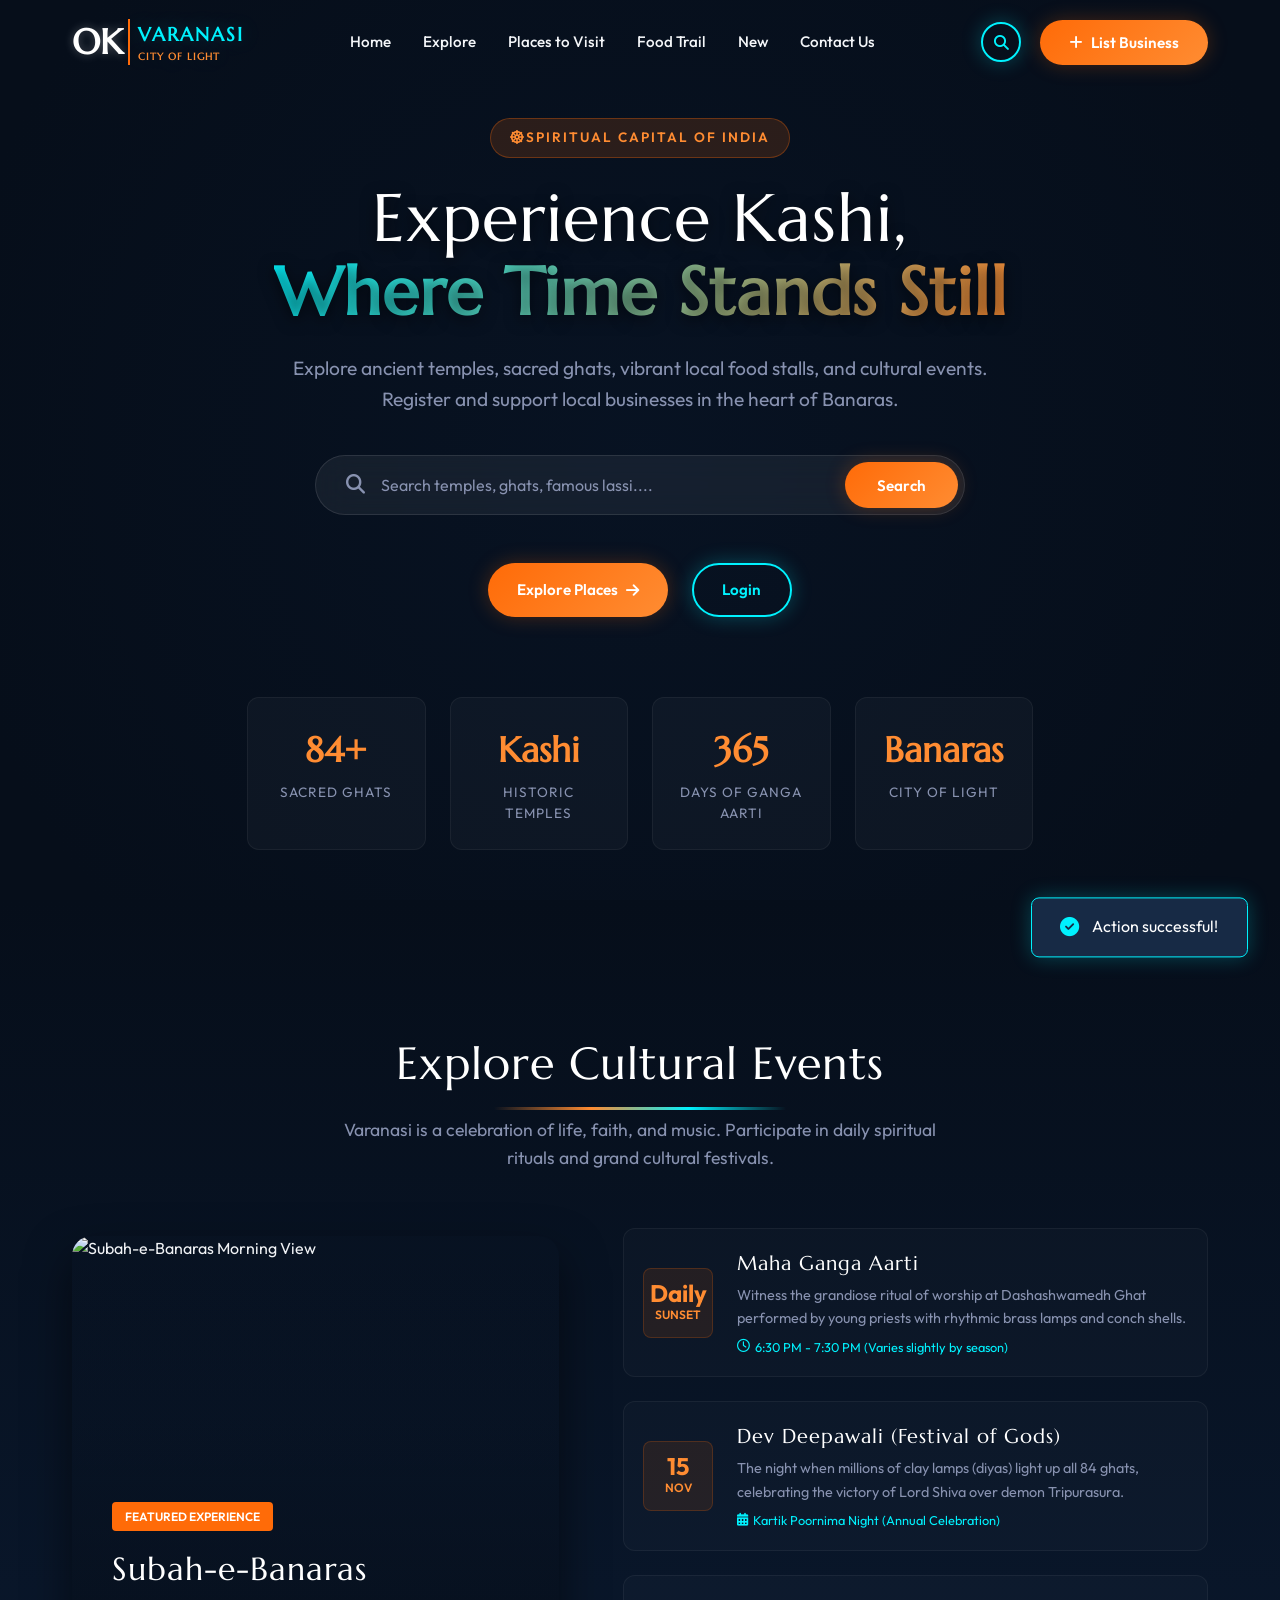
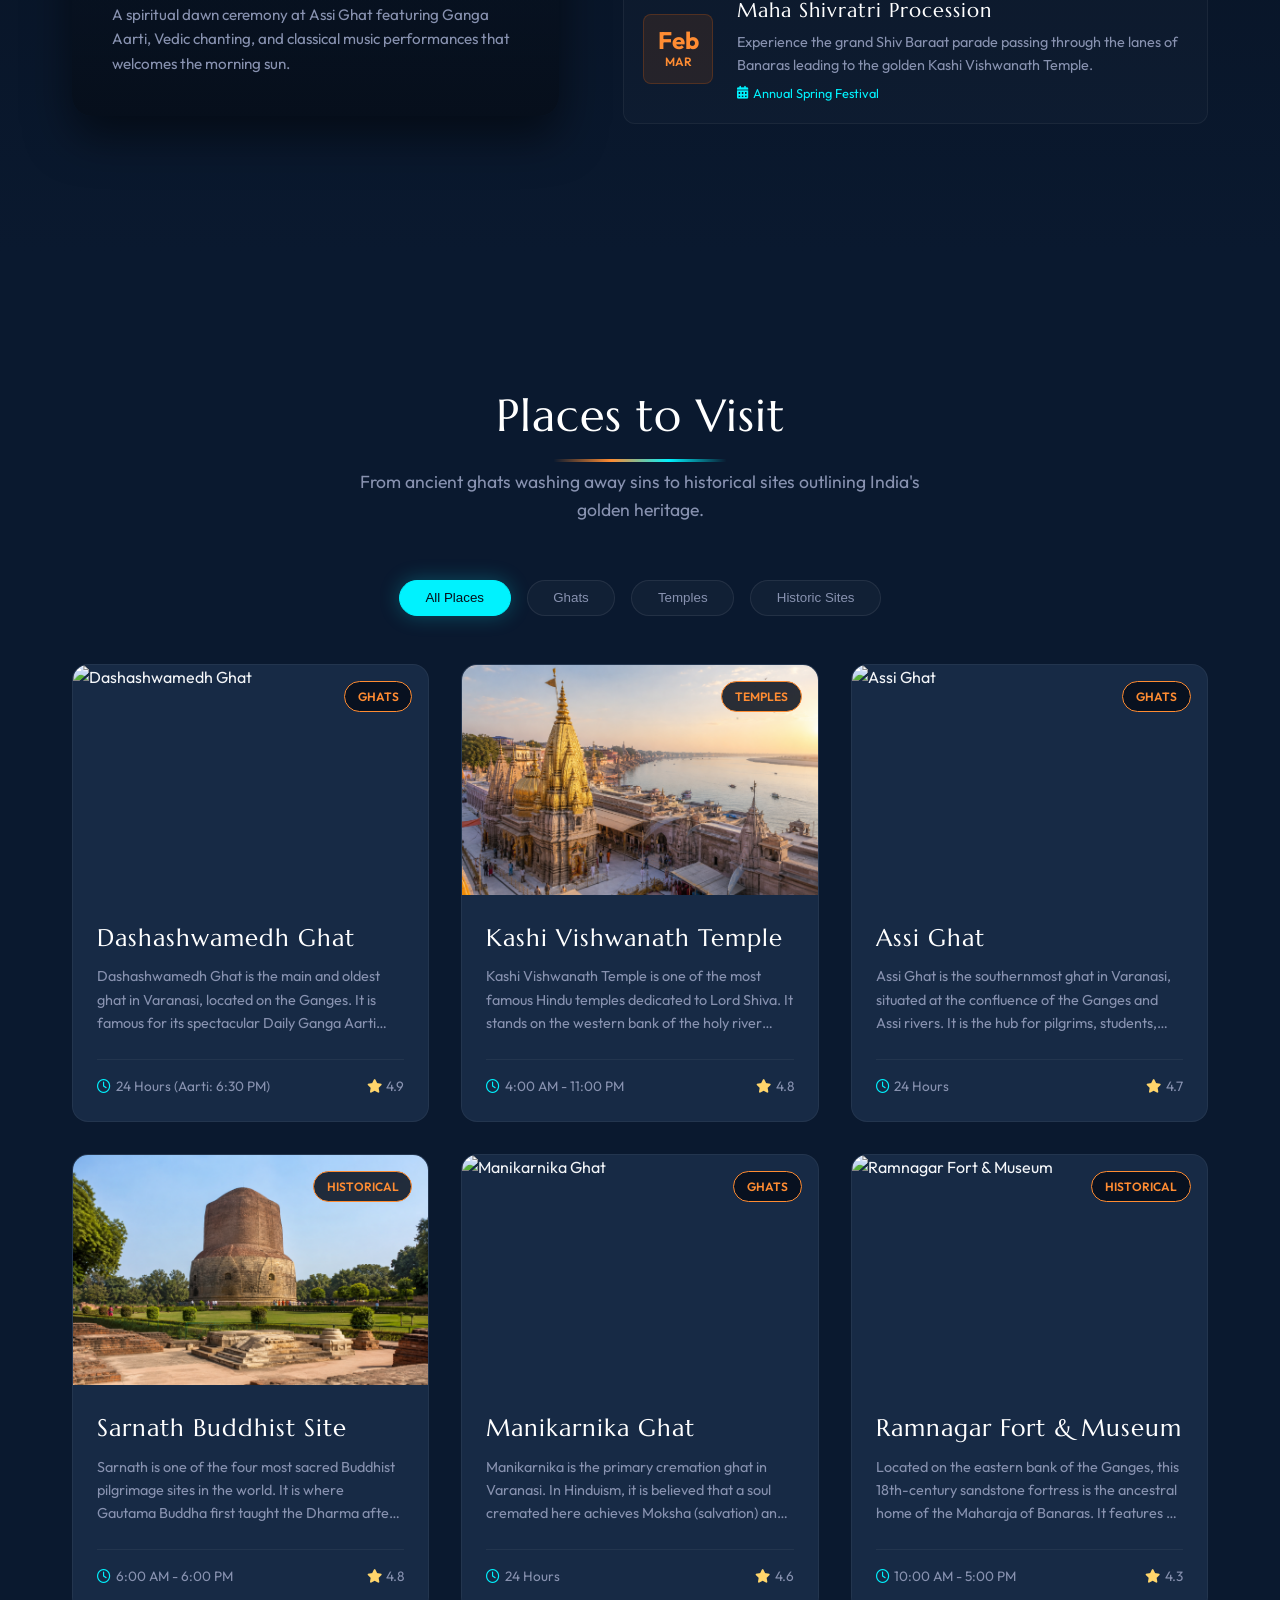
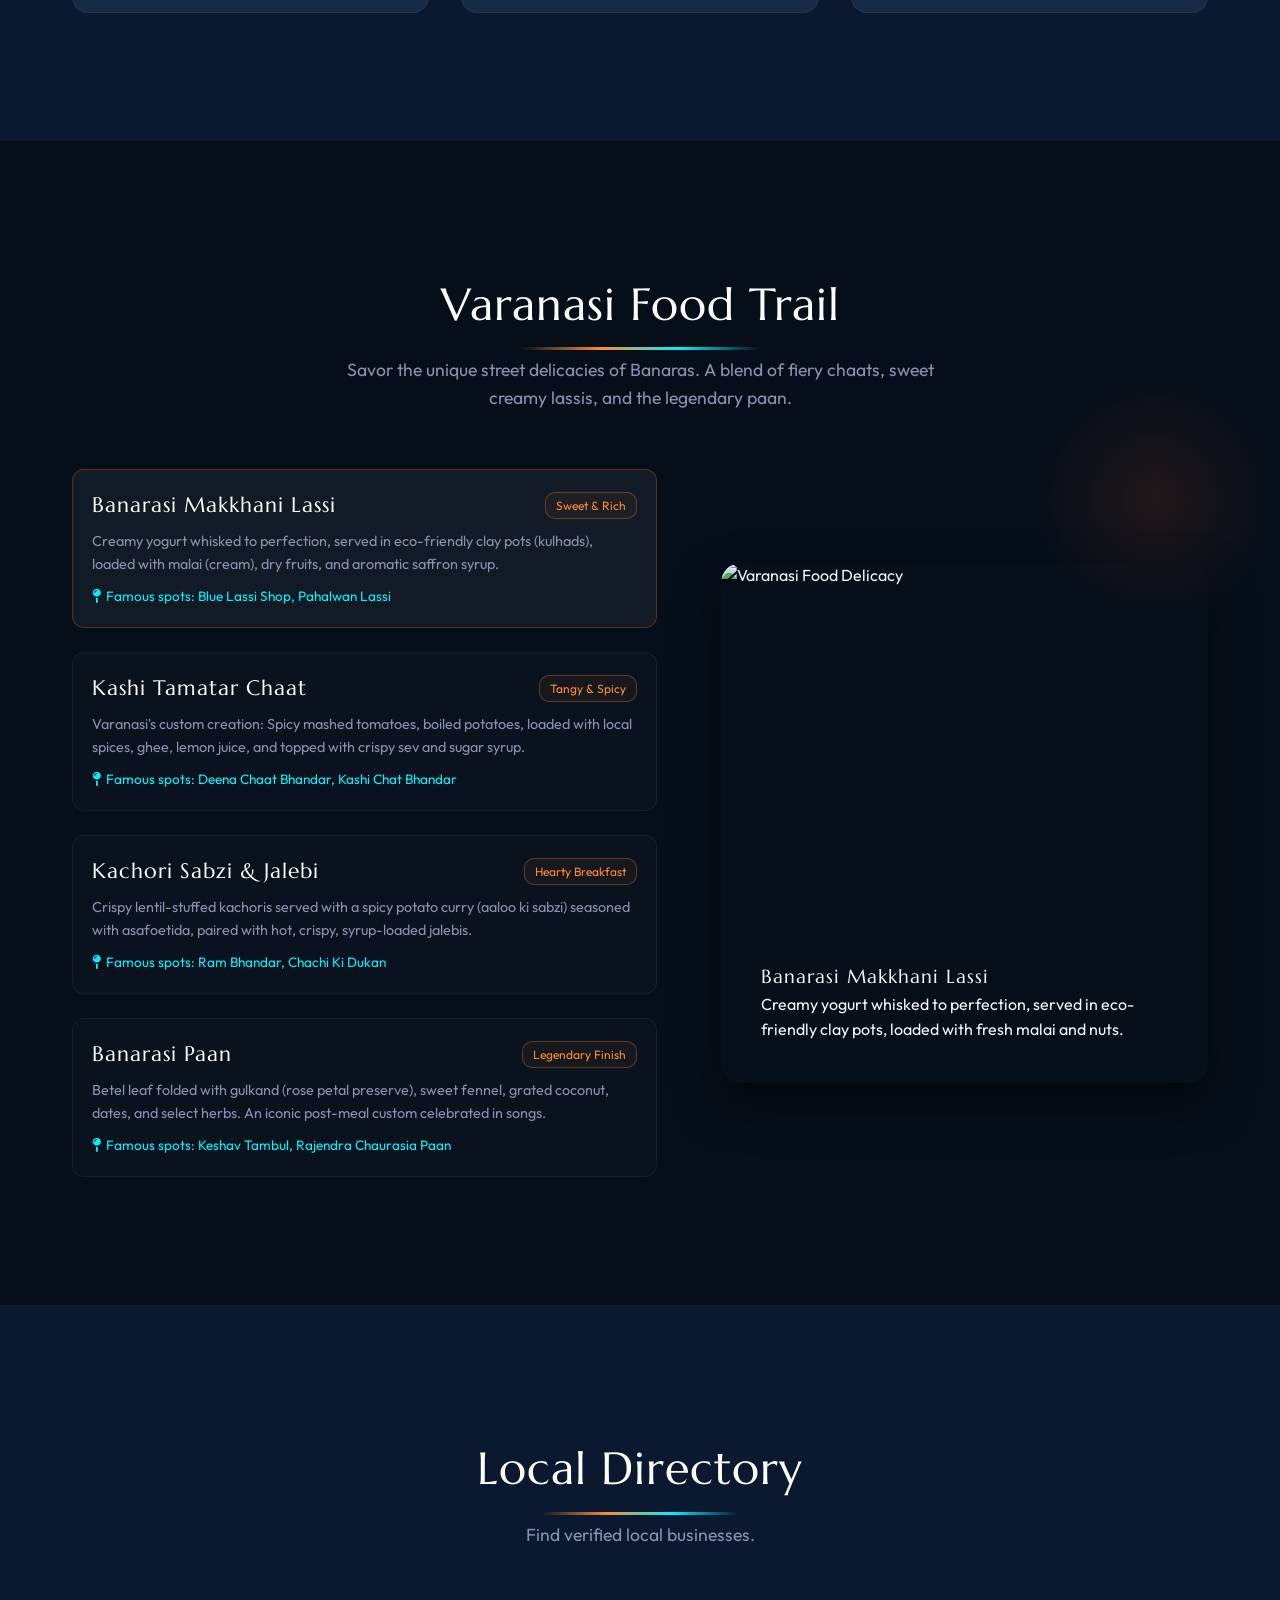
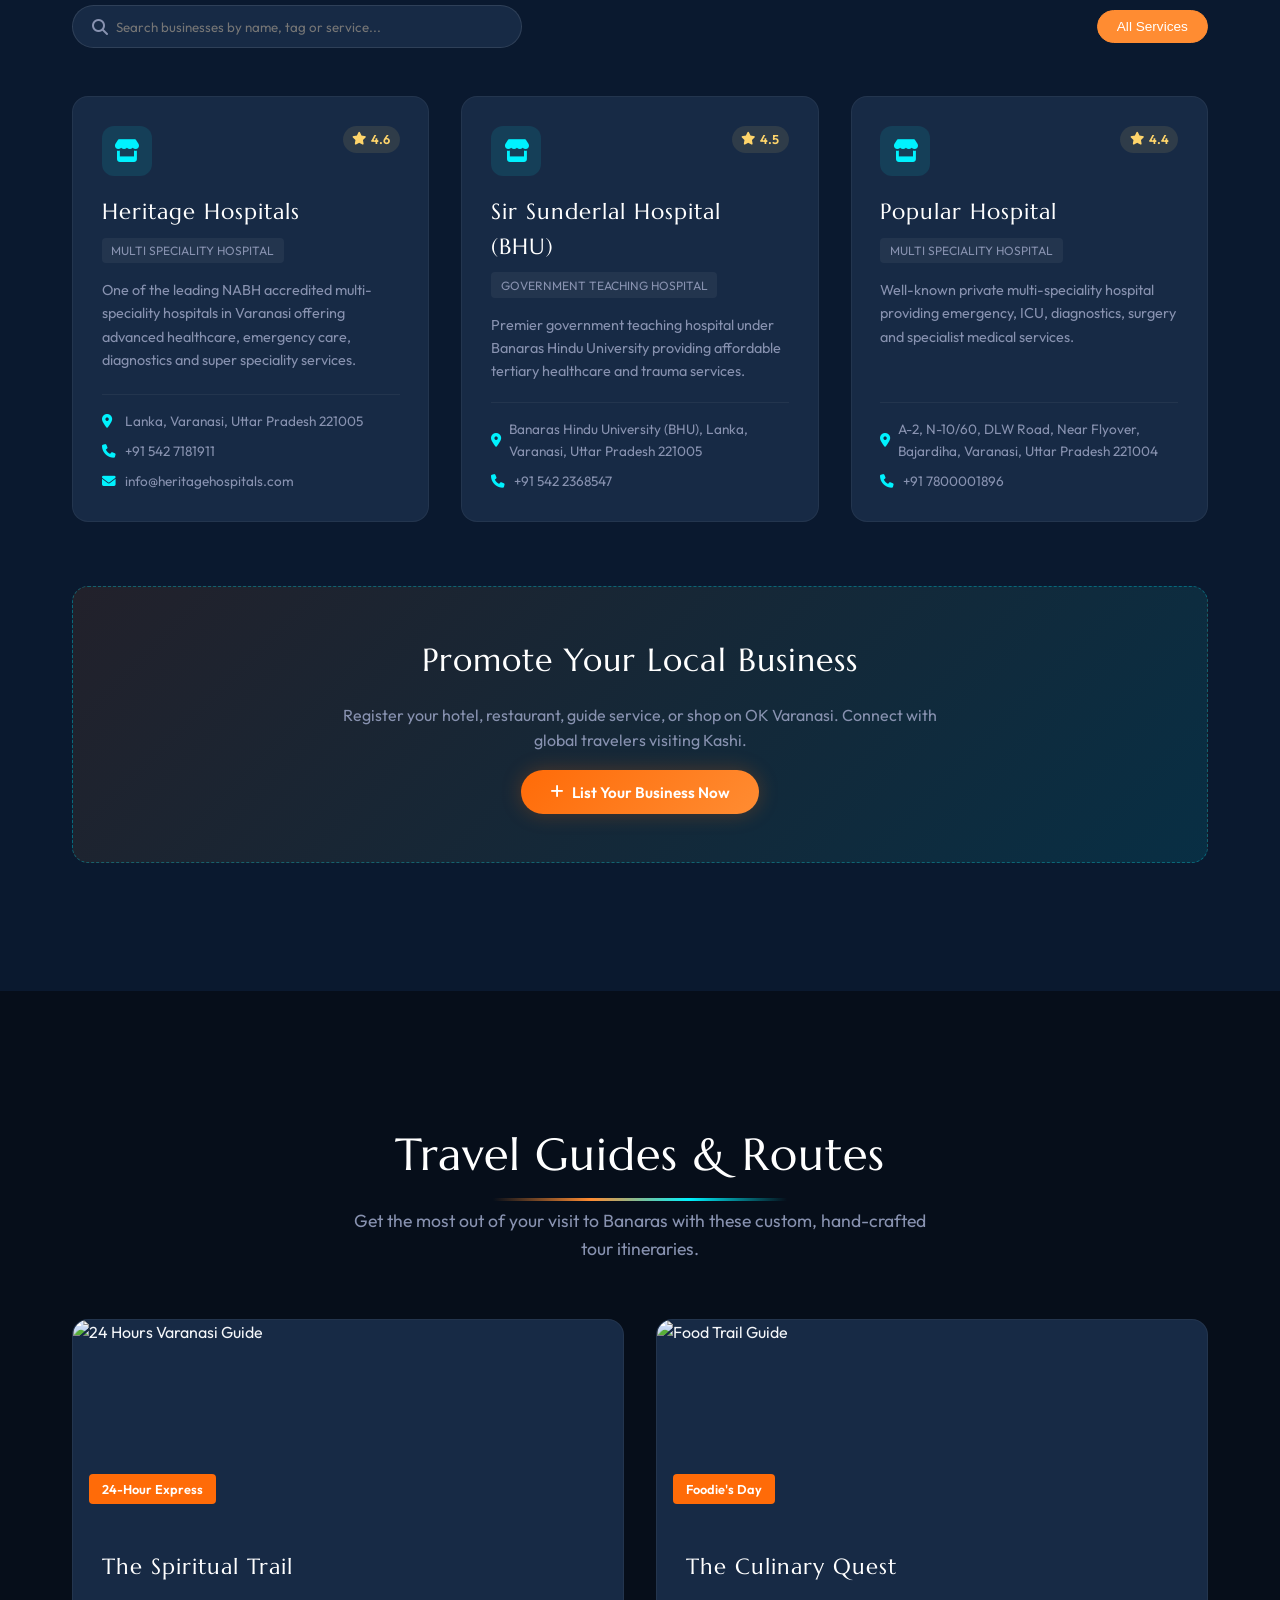
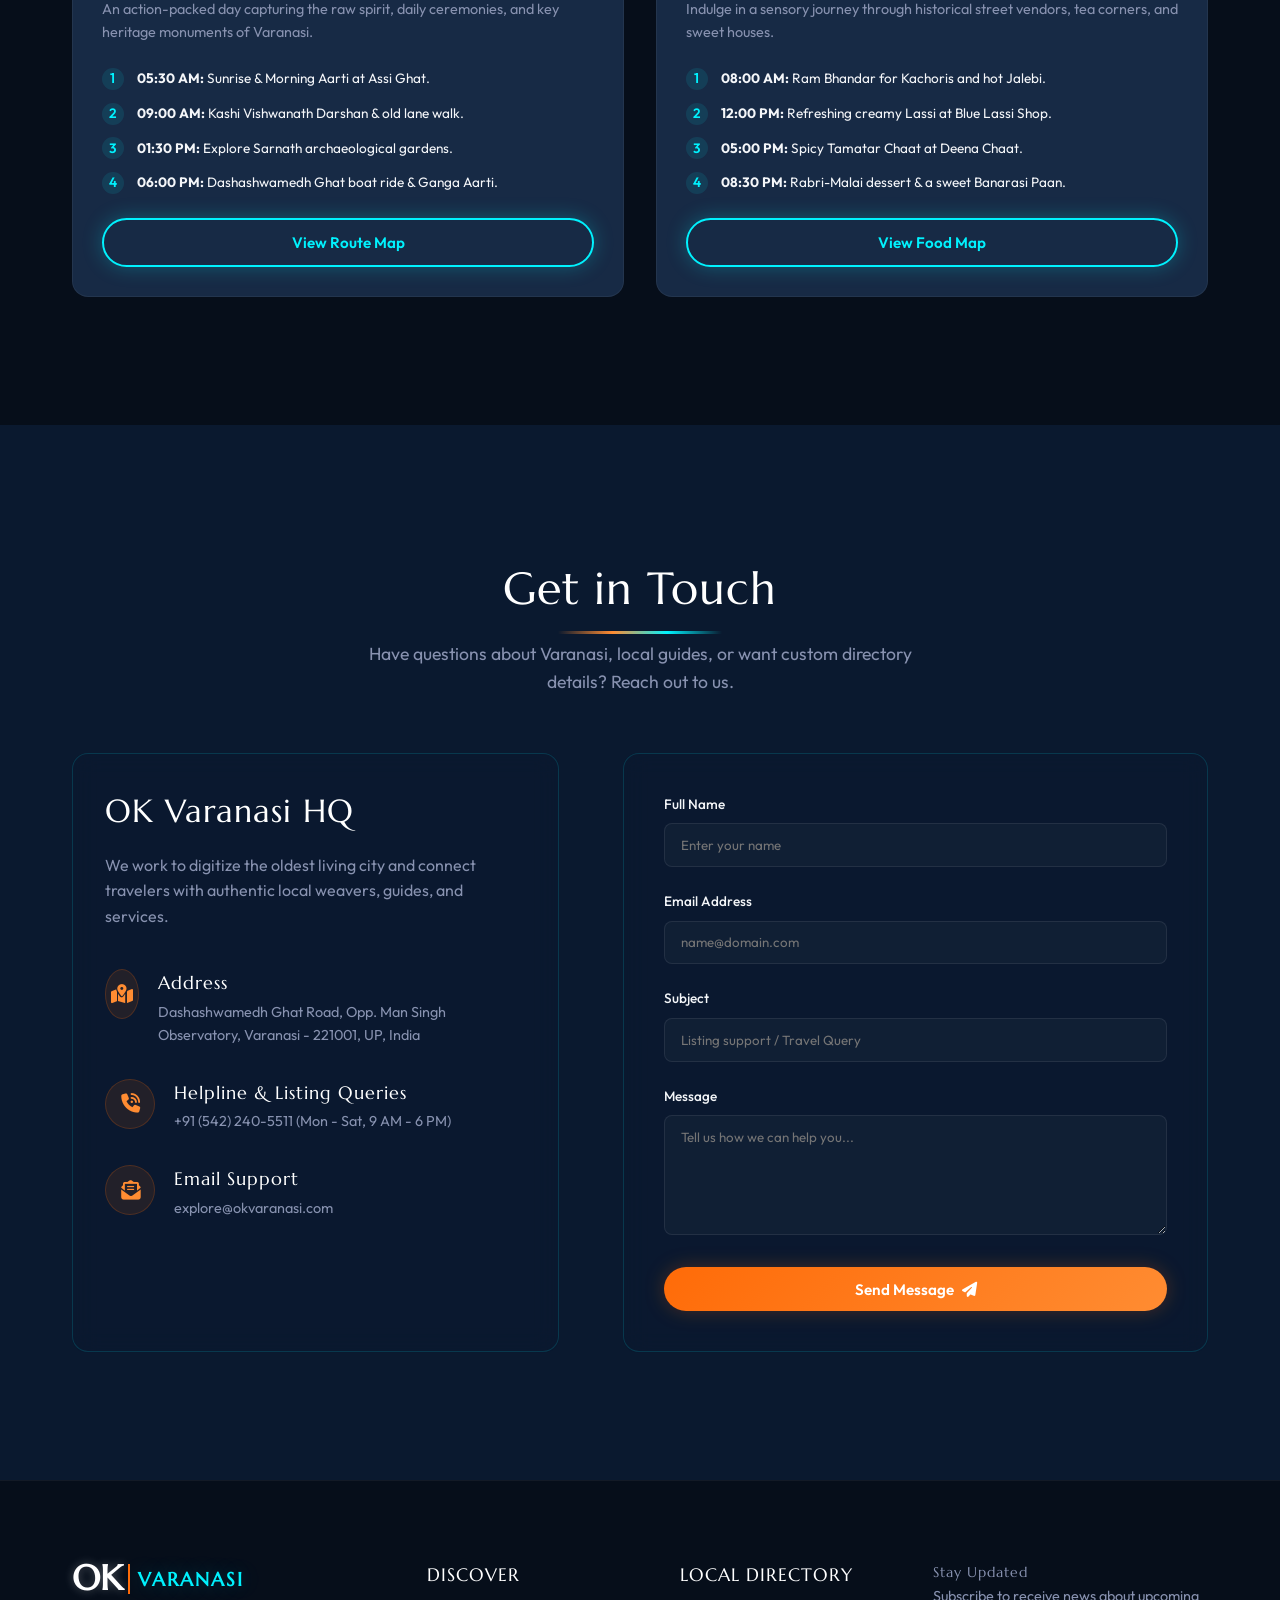
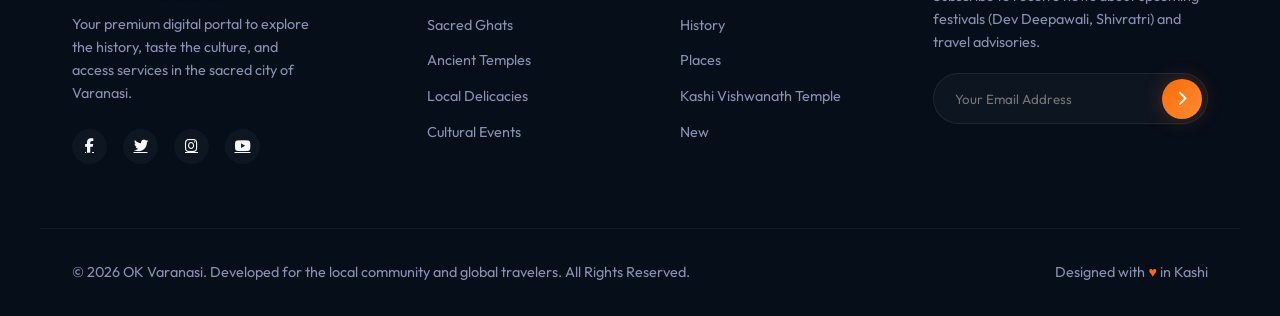
==== commit e238f049: "add hopital in local directory add hopital in local directory" ====
--- a/index.html
+++ b/index.html
@@ -84,7 +84,7 @@
       <div class="hero-search-wrapper">
         <div class="hero-search">
           <i class="fa-solid fa-magnifying-glass"></i>
-          <input type="text" id="main-search-input" placeholder="Search temples, ghats, famous lassi, hotels...">
+          <input type="text" id="main-search-input" placeholder="Search temples, ghats, famous lassi....">
           <button class="btn btn-primary" id="main-search-btn">Search</button>
         </div>
       </div>
@@ -101,16 +101,16 @@
           <div class="stat-label">Sacred Ghats</div>
         </div>
         <div class="stat-item">
-          <div class="stat-number">2,000+</div>
+          <div class="stat-number">Kashi</div>
           <div class="stat-label">Historic Temples</div>
         </div>
         <div class="stat-item">
           <div class="stat-number">365</div>
           <div class="stat-label">Days of Ganga Aarti</div>
         </div>
-        <div class="stat-item" id="active-businesses-counter">
-          <div class="stat-number">150+</div>
-          <div class="stat-label">Registered Listings</div>
+        <div class="stat-item">
+          <div class="stat-number">Banaras</div>
+          <div class="stat-label">City Of Light</div>
         </div>
       </div>
     </div>
@@ -269,7 +269,7 @@
   <section class="directory-section" id="directory">
     <div class="container">
       <h2 class="section-title">Local Directory</h2>
-      <p class="section-subtitle">Find verified local businesses, premium accommodations, experienced guides, and authentic handloom stores.</p>
+      <p class="section-subtitle">Find verified local businesses.</p>
       
       <!-- Directory Control bar -->
       <div class="directory-controls">
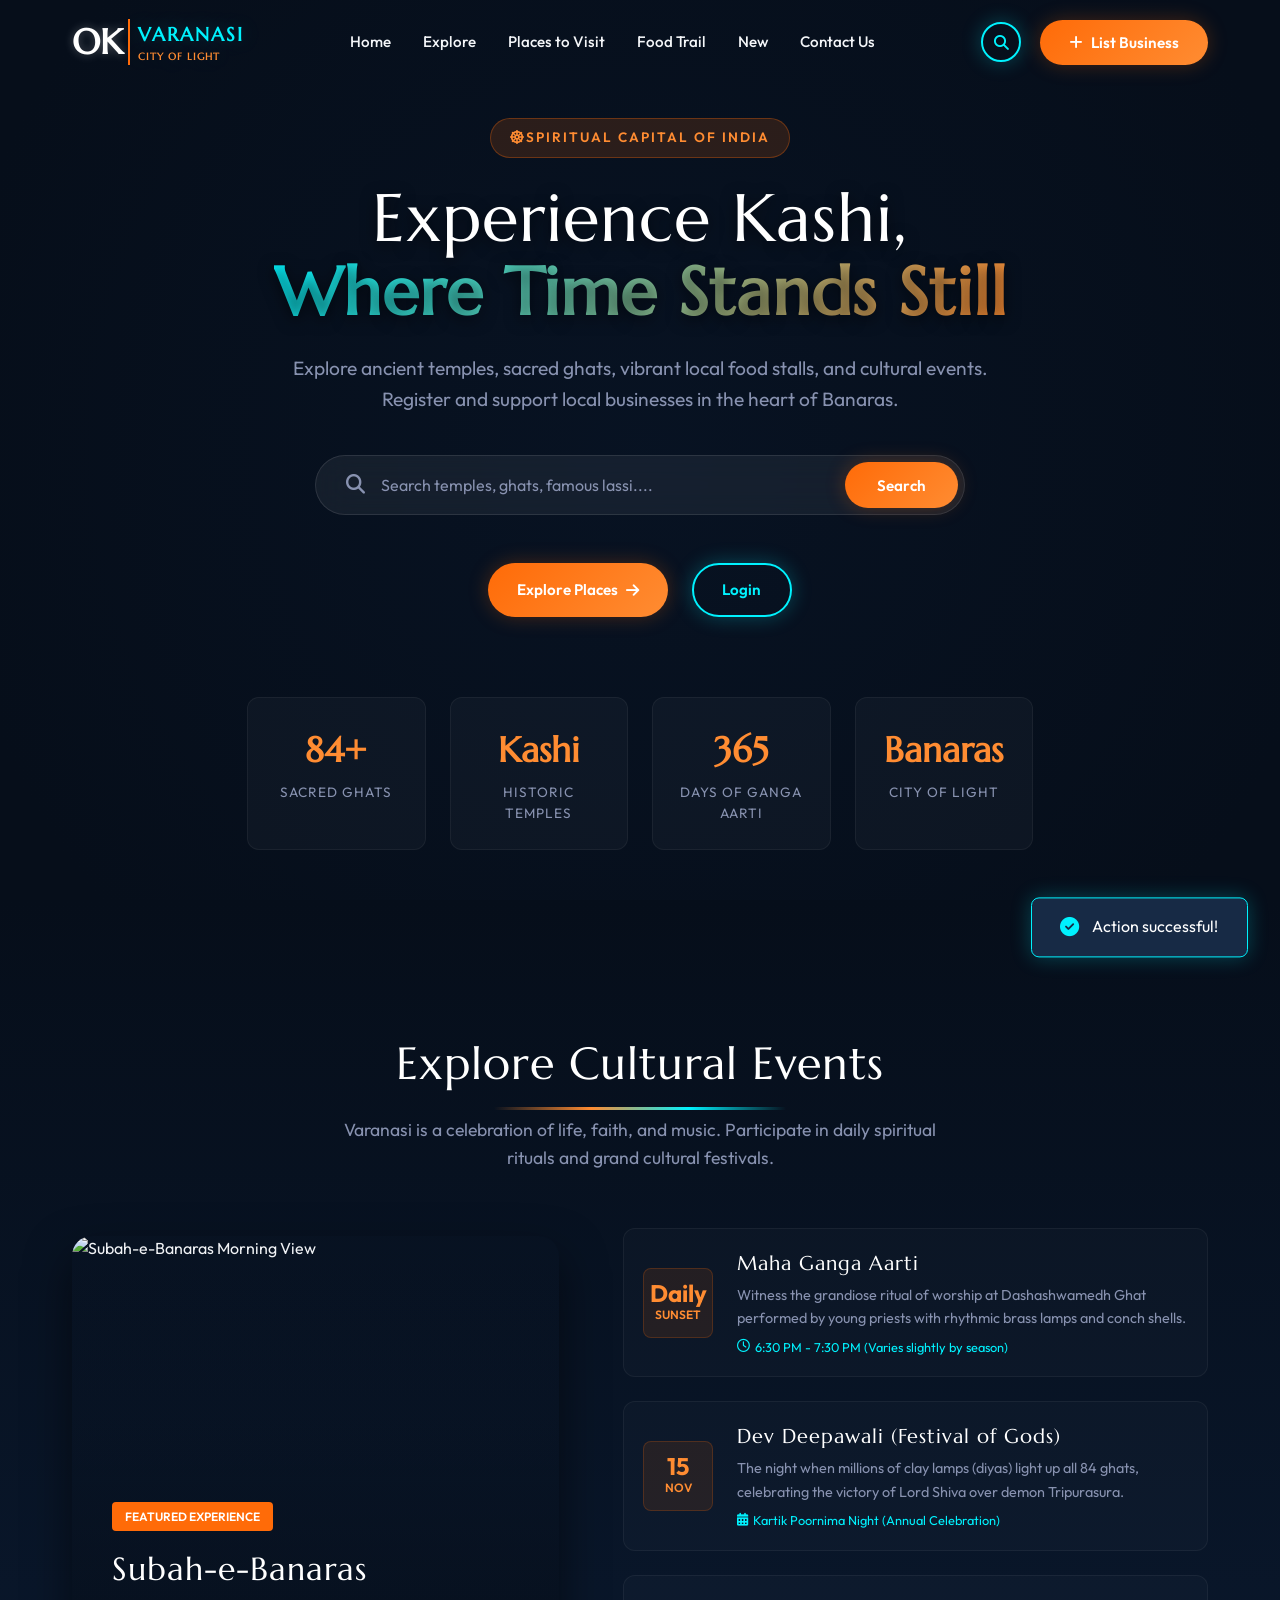
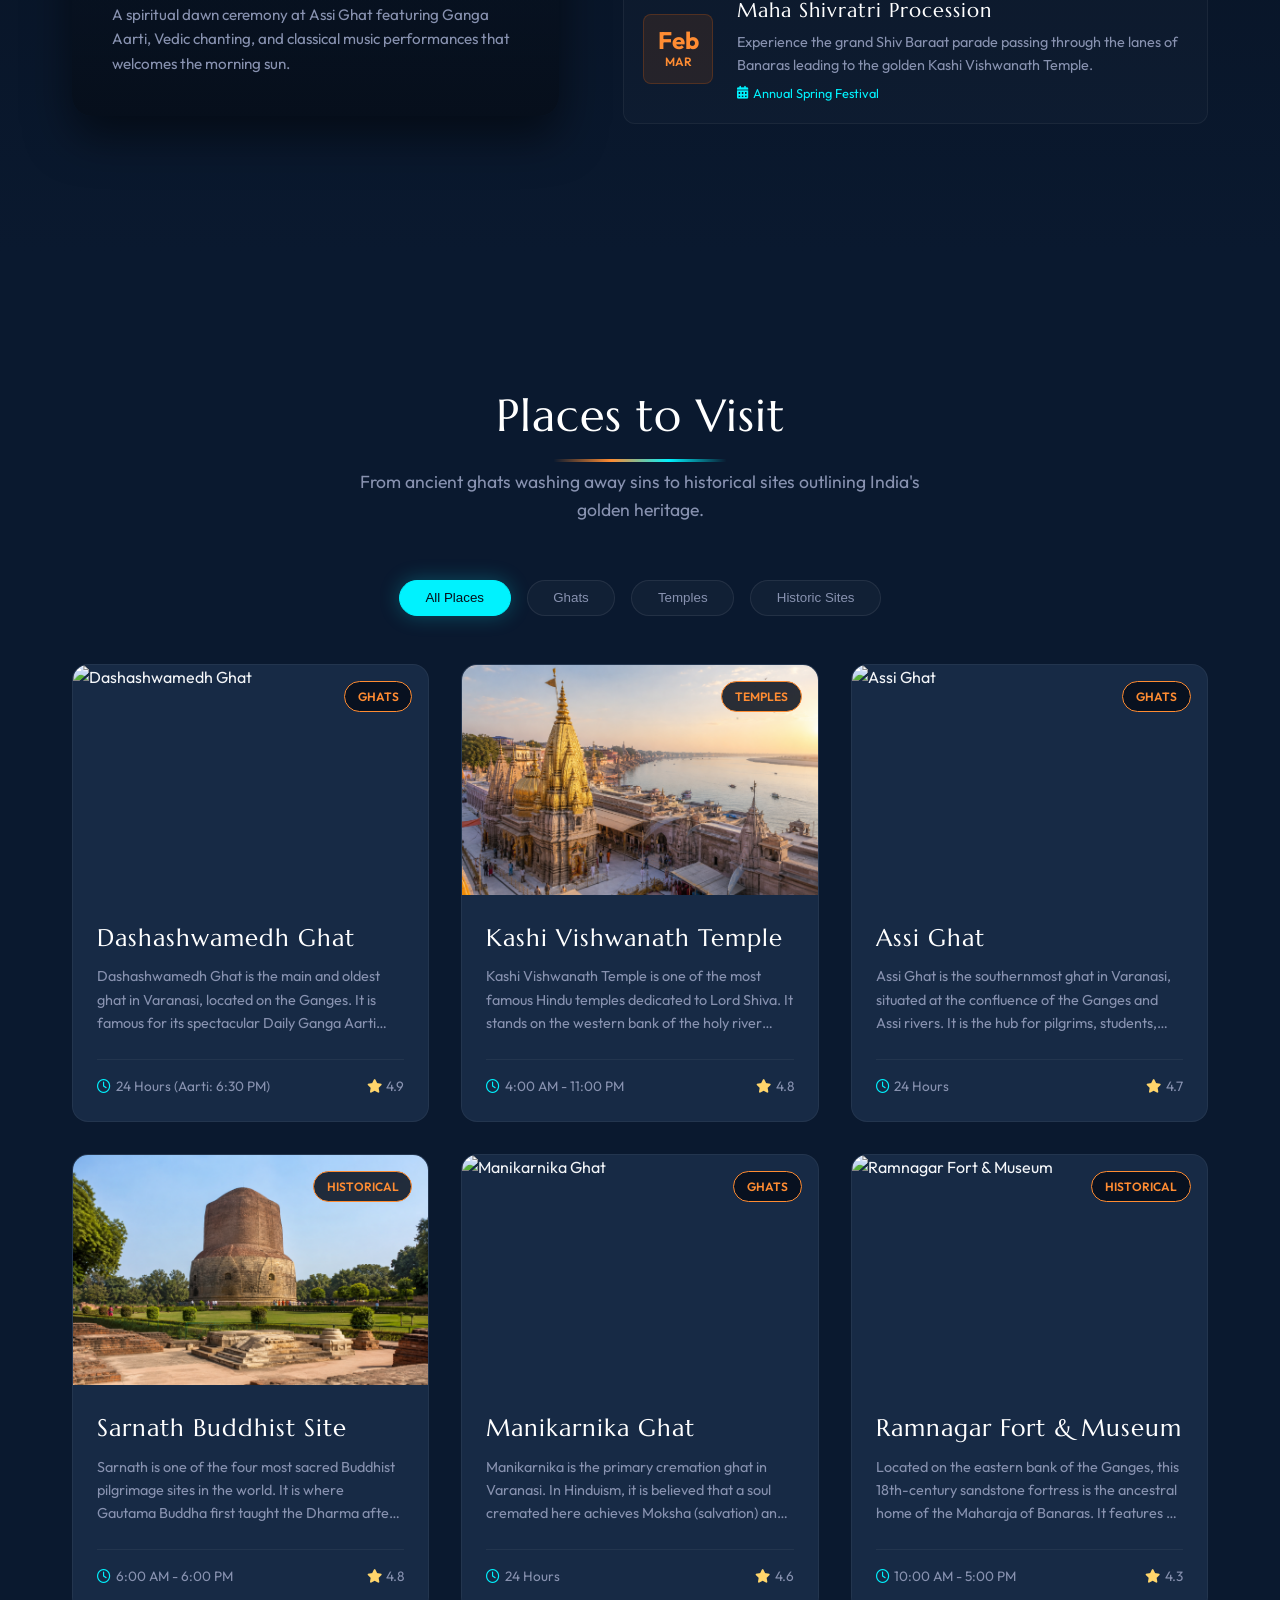
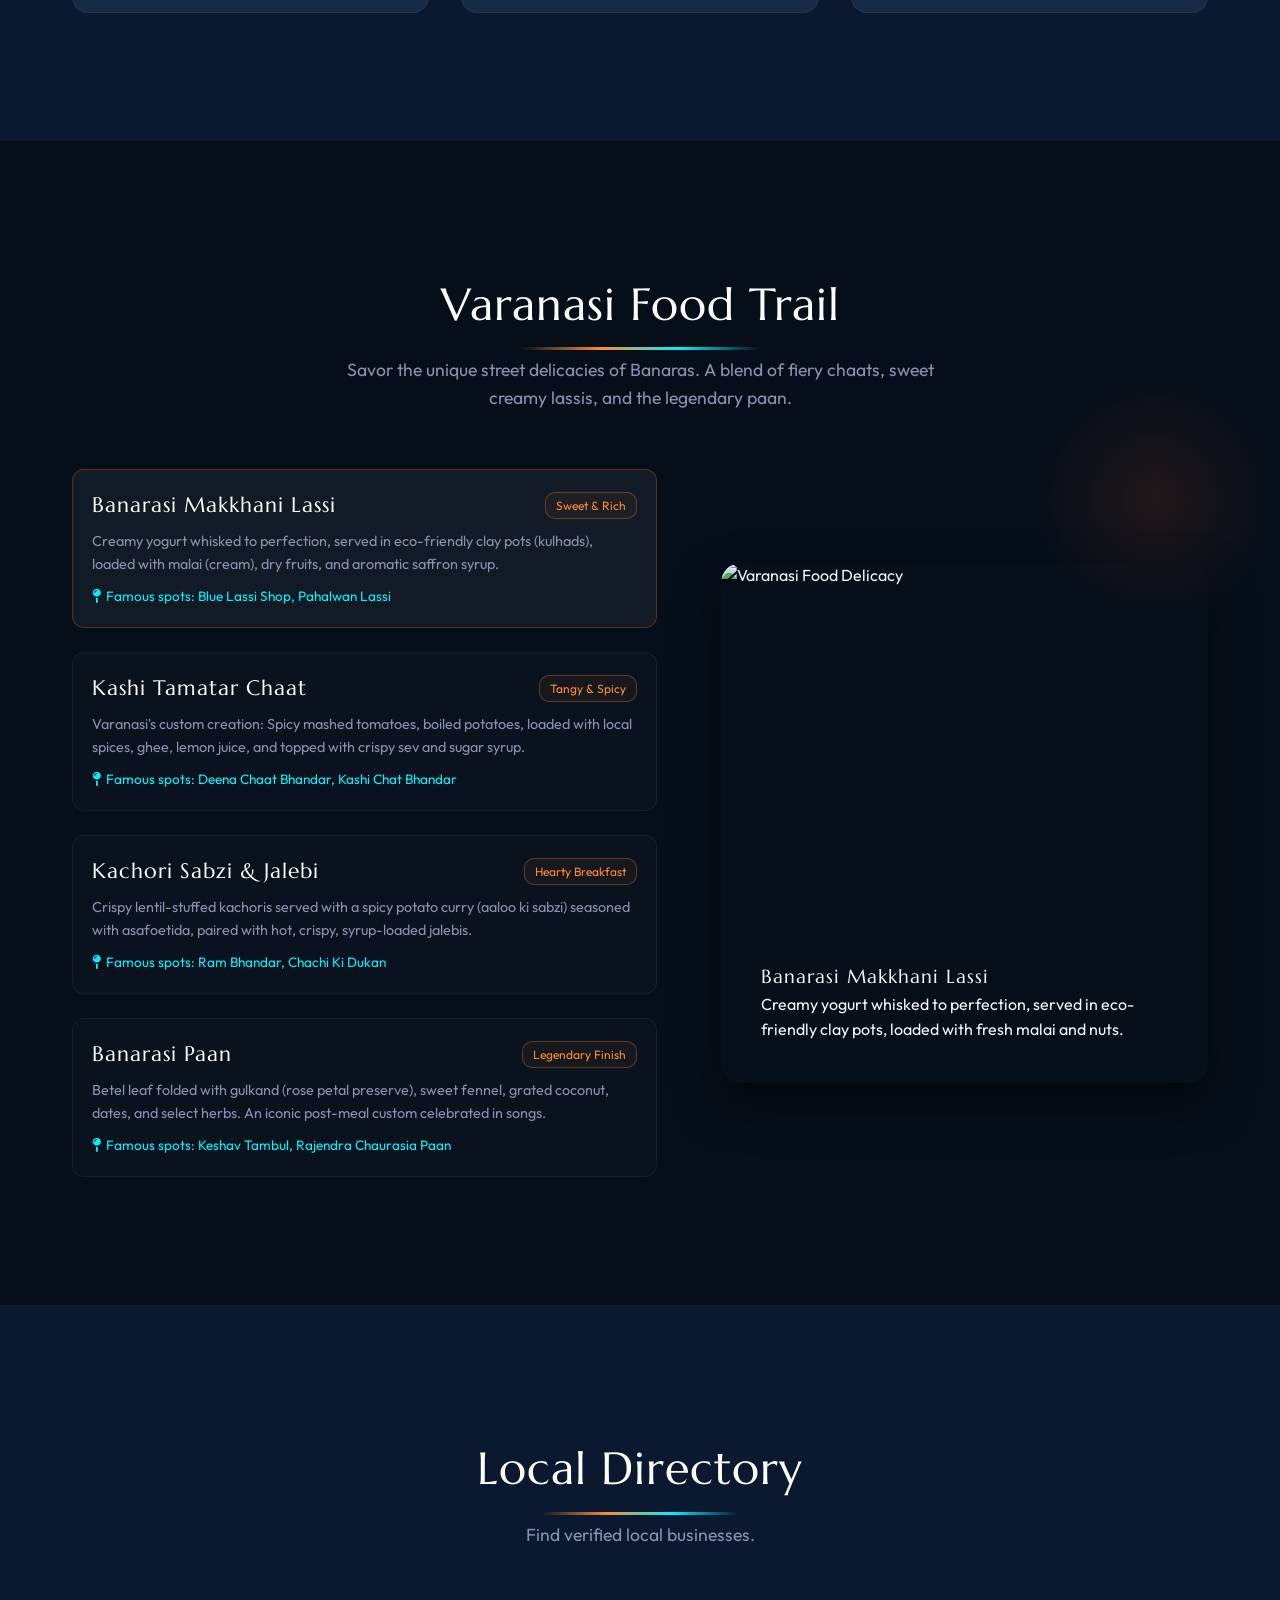
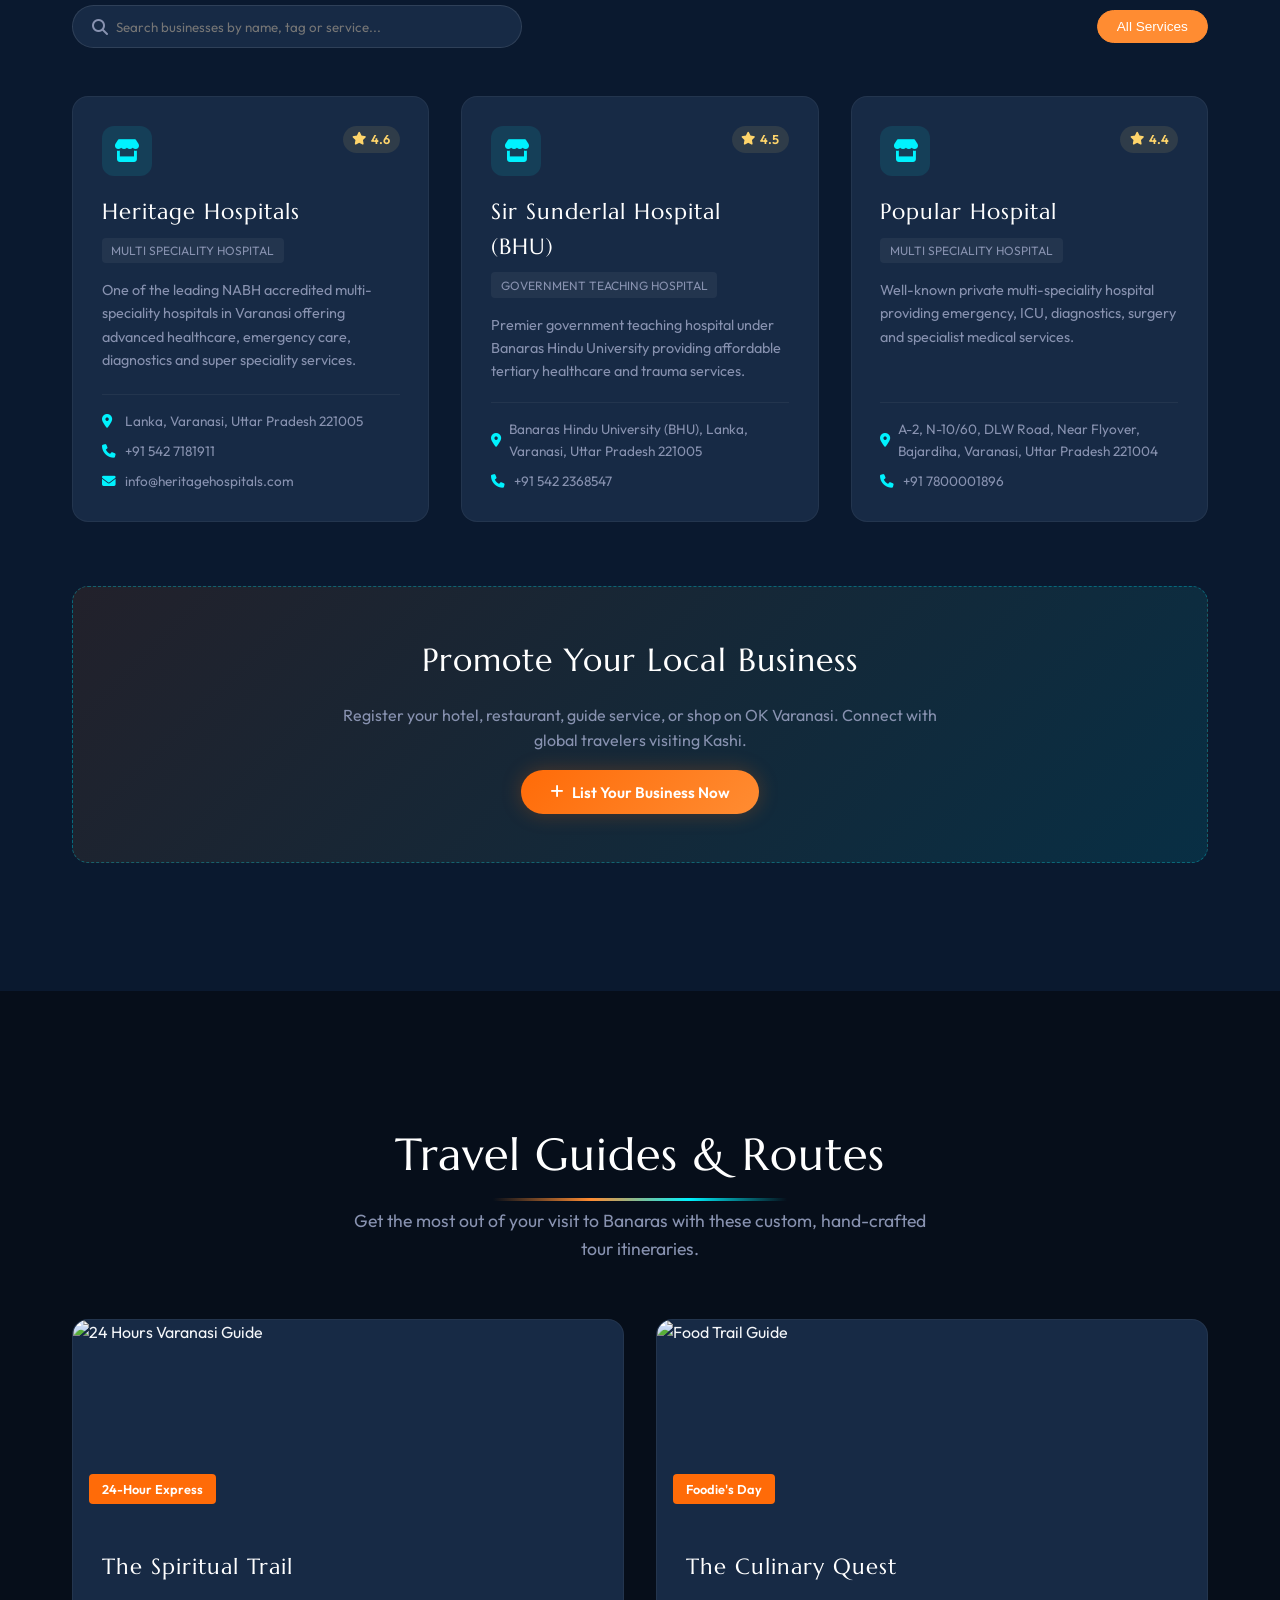
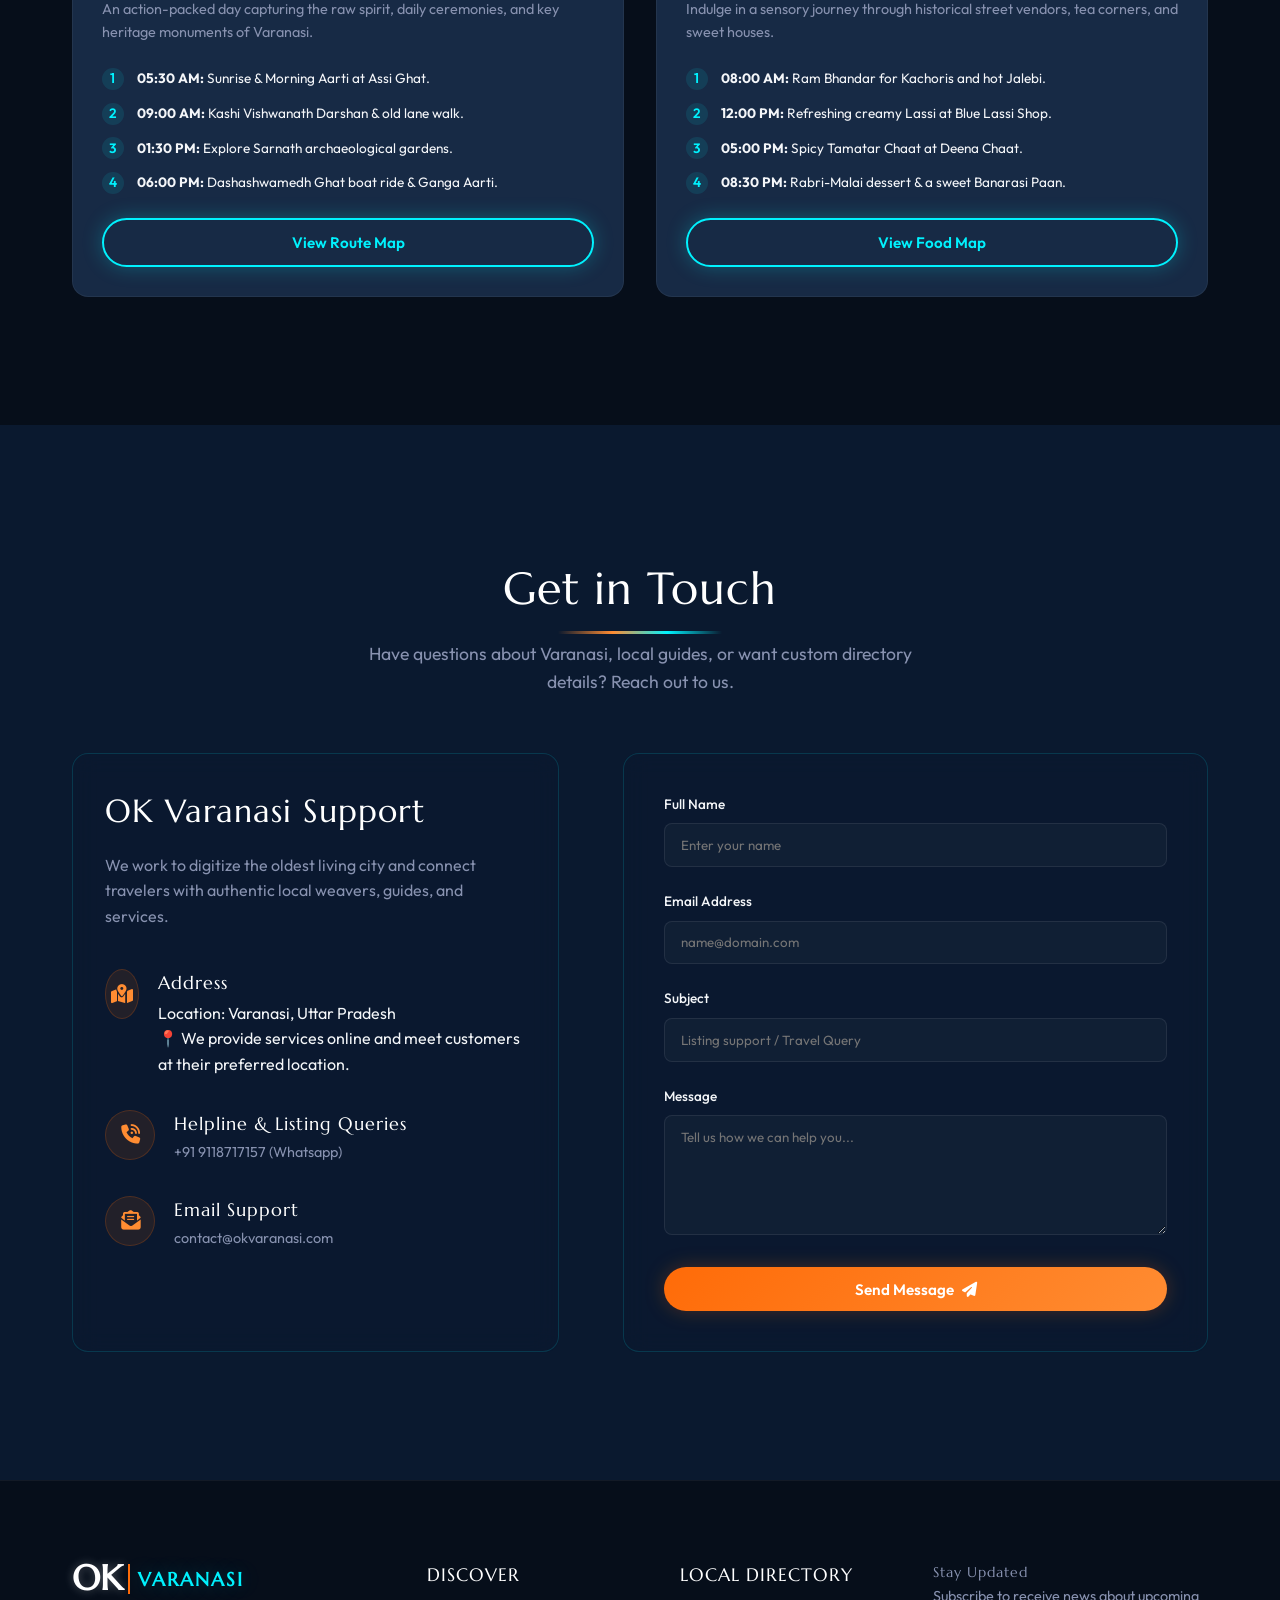
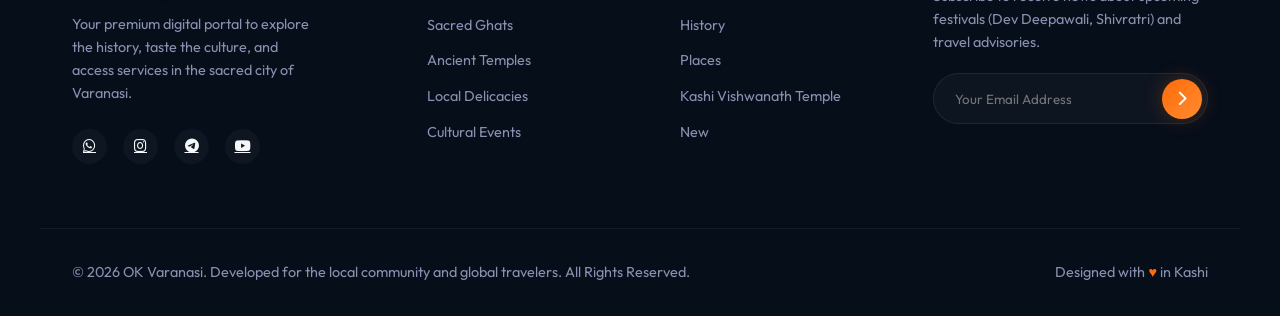
==== commit 0fc68266: "FOOTER MODIFICATION OF INDEX PAGE FOOTER MODIFICATION OF INDEX PAGE   LIKE ATTACH LIKE OF SOCIAL MED" ====
--- a/index.html
+++ b/index.html
@@ -375,7 +375,7 @@
       
       <div class="contact-grid">
         <div class="contact-info-panel glass-panel">
-          <h3>OK Varanasi HQ</h3>
+          <h3>OK Varanasi Support</h3>
           <p>We work to digitize the oldest living city and connect travelers with authentic local weavers, guides, and services.</p>
           
           <div class="contact-details">
@@ -383,7 +383,8 @@
               <div class="contact-icon"><i class="fa-solid fa-map-location-dot"></i></div>
               <div class="contact-text">
                 <h4>Address</h4>
-                <p>Dashashwamedh Ghat Road, Opp. Man Singh Observatory, Varanasi - 221001, UP, India</p>
+                </p>Location: Varanasi, Uttar Pradesh</p>
+                  </p>📍 We provide services online and meet customers at their preferred location.</p>
               </div>
             </div>
             
@@ -391,7 +392,7 @@
               <div class="contact-icon"><i class="fa-solid fa-phone-volume"></i></div>
               <div class="contact-text">
                 <h4>Helpline & Listing Queries</h4>
-                <p>+91 (542) 240-5511 (Mon - Sat, 9 AM - 6 PM)</p>
+                <p>+91 9118717157 (Whatsapp)</p>
               </div>
             </div>
             
@@ -399,7 +400,7 @@
               <div class="contact-icon"><i class="fa-solid fa-envelope-open-text"></i></div>
               <div class="contact-text">
                 <h4>Email Support</h4>
-                <p>explore@okvaranasi.com</p>
+                <p>contact@okvaranasi.com</p>
               </div>
             </div>
           </div>
@@ -442,10 +443,21 @@
         </a>
         <p>Your premium digital portal to explore the history, taste the culture, and access services in the sacred city of Varanasi.</p>
         <div class="footer-socials">
-          <a href="#" aria-label="Facebook"><i class="fa-brands fa-facebook-f"></i></a>
-          <a href="#" aria-label="Twitter"><i class="fa-brands fa-twitter"></i></a>
-          <a href="#" aria-label="Instagram"><i class="fa-brands fa-instagram"></i></a>
-          <a href="#" aria-label="YouTube"><i class="fa-brands fa-youtube"></i></a>
+         <a href="https://wa.me/919118717157" target="_blank" aria-label="WhatsApp">
+       <i class="fa-brands fa-whatsapp"></i>
+       </a>
+
+      <a href="https://www.instagram.com/okvaranasi" target="_blank" aria-label="Instagram">
+  <i class="fa-brands fa-instagram"></i>
+       </a>
+
+      <a href="https://t.me/okvaranasi" target="_blank" aria-label="Telegram">
+        <i class="fa-brands fa-telegram"></i>
+      </a>
+
+       <a href="https://www.youtube.com/@okvaranasi" target="_blank" aria-label="YouTube">
+       <i class="fa-brands fa-youtube"></i>
+       </a>
         </div>
       </div>
       
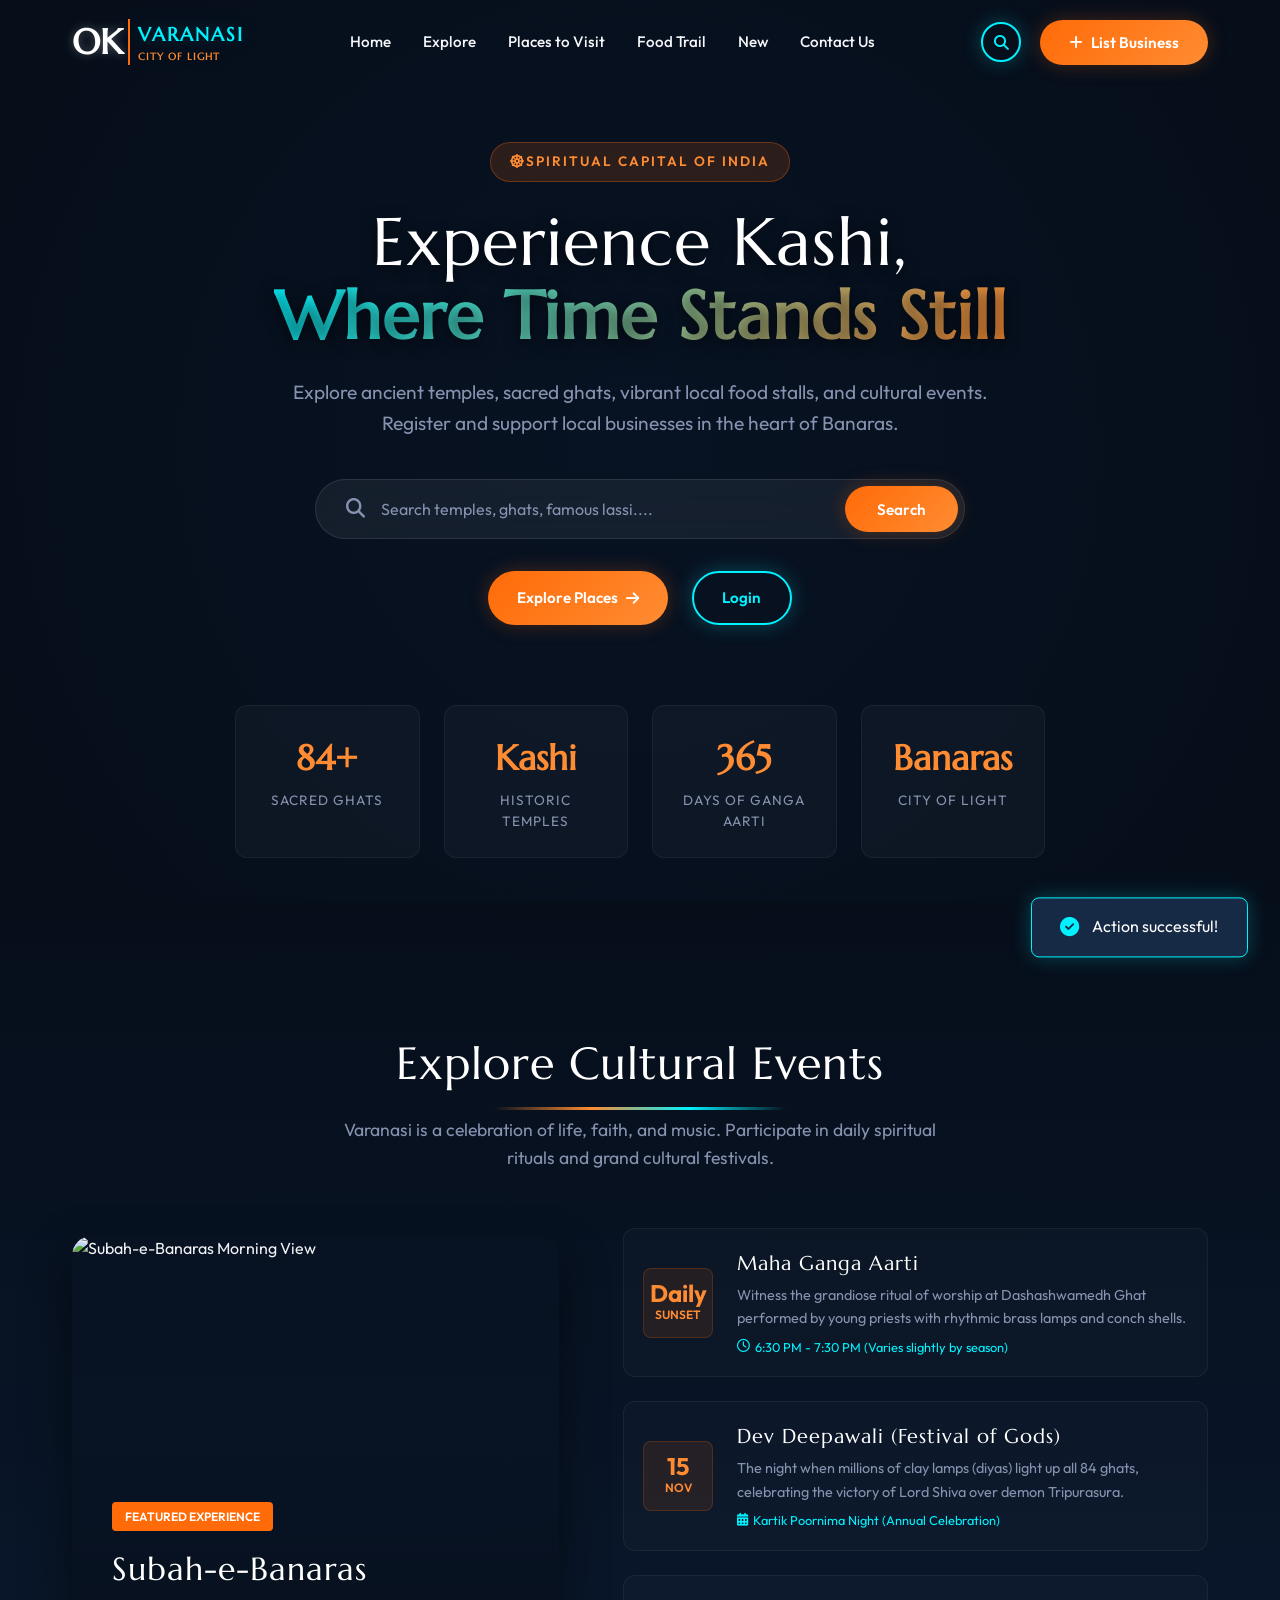
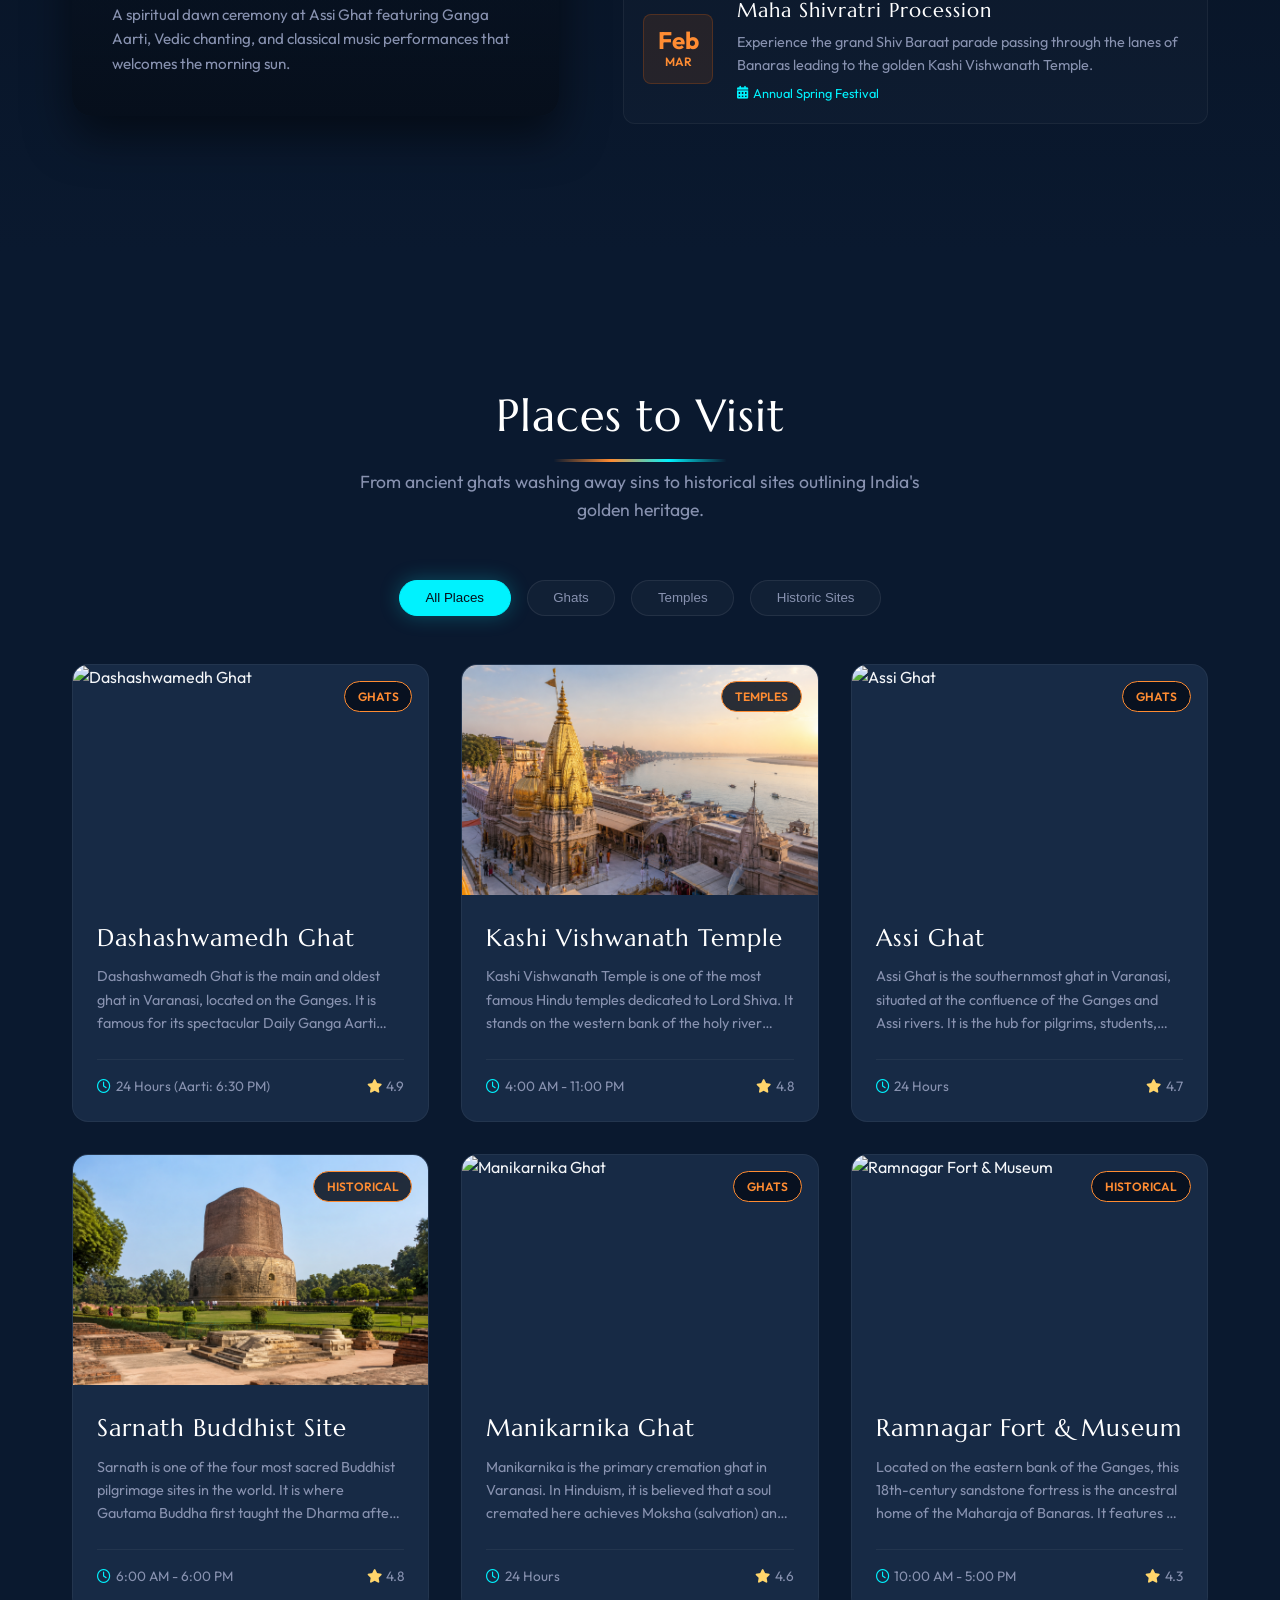
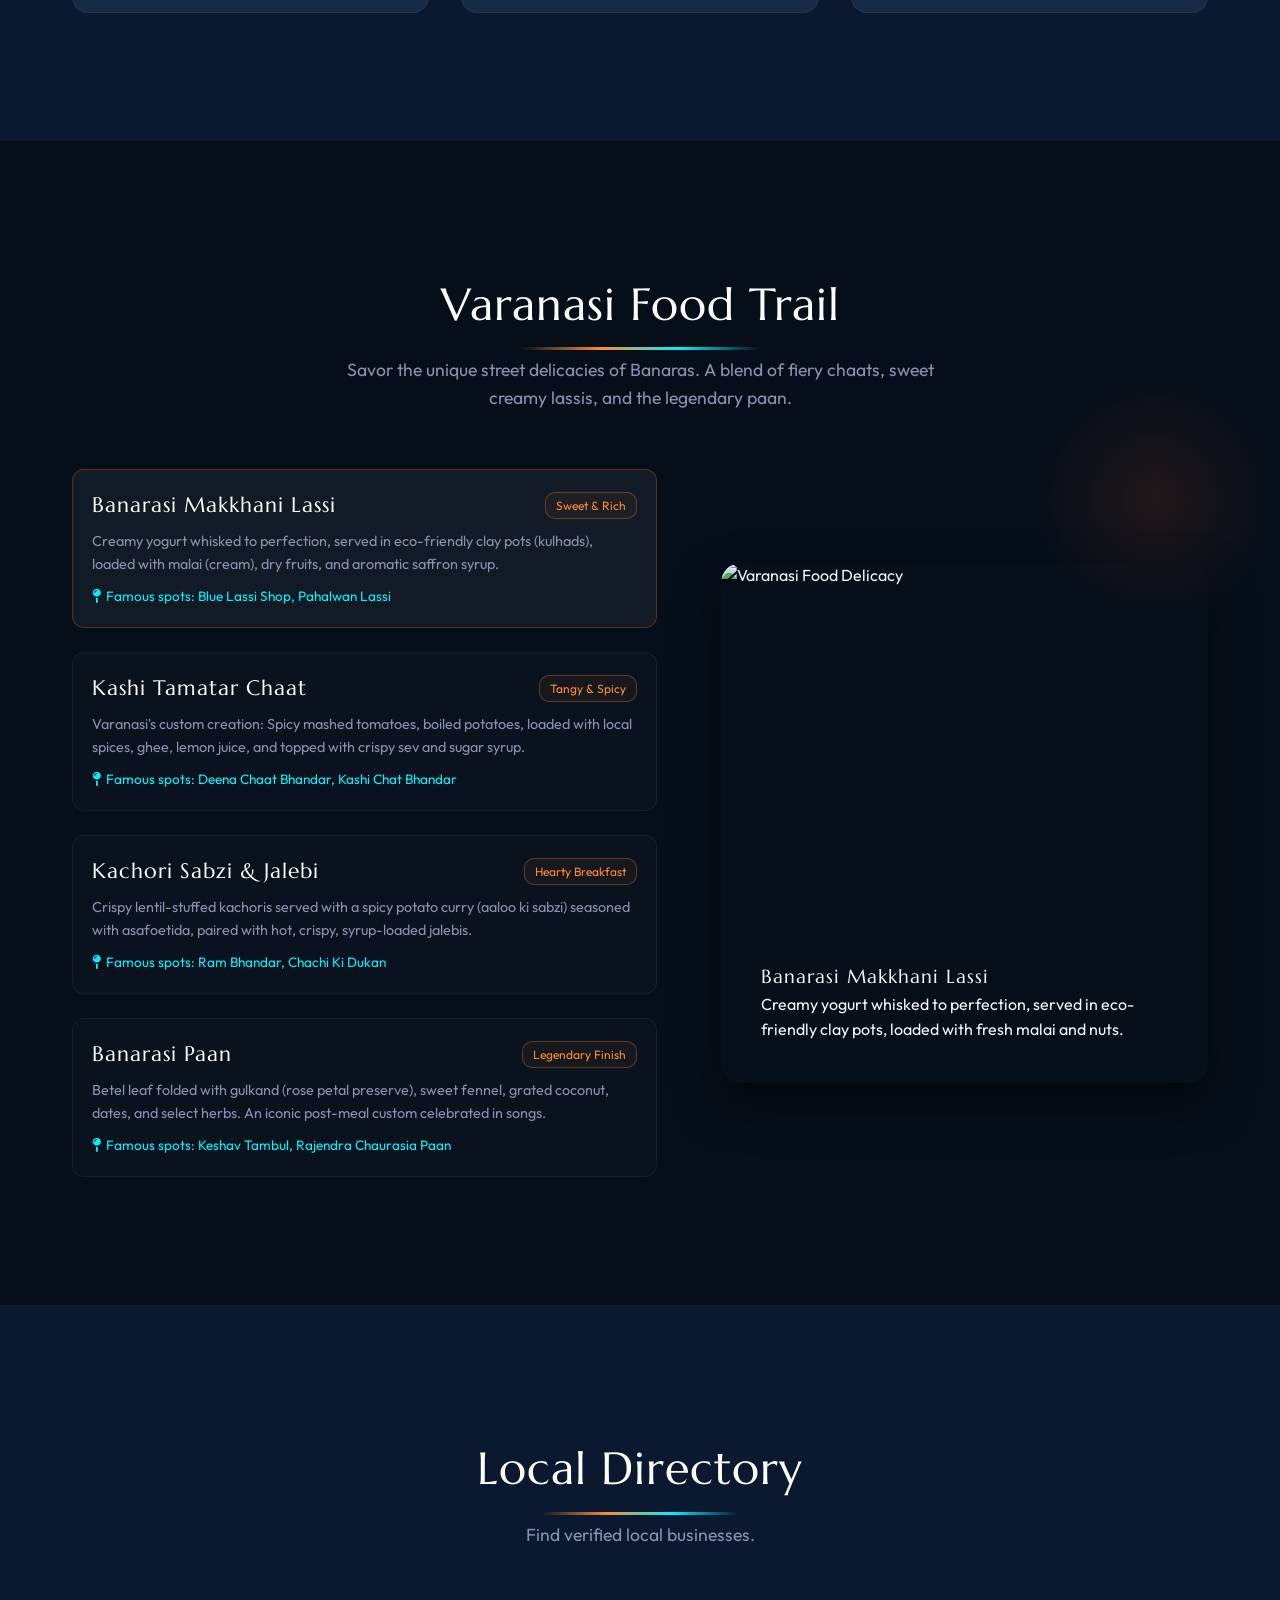
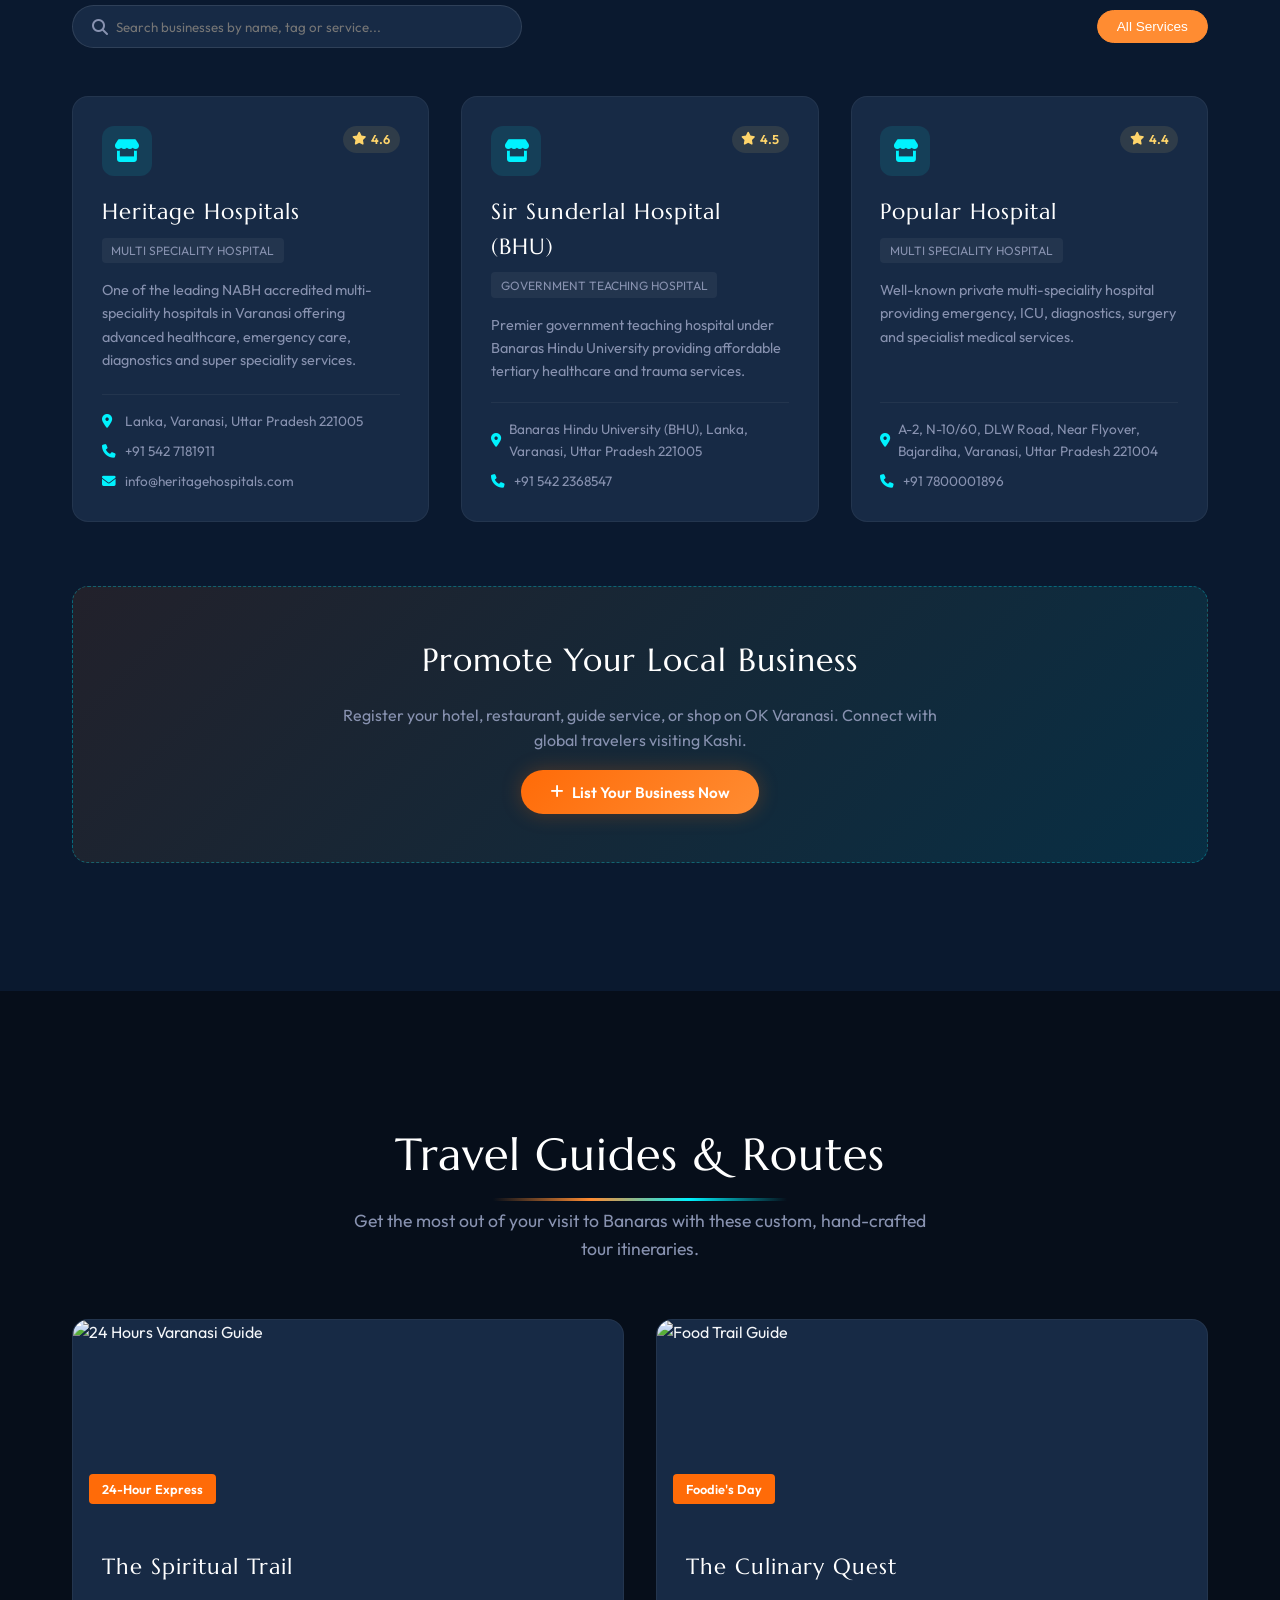
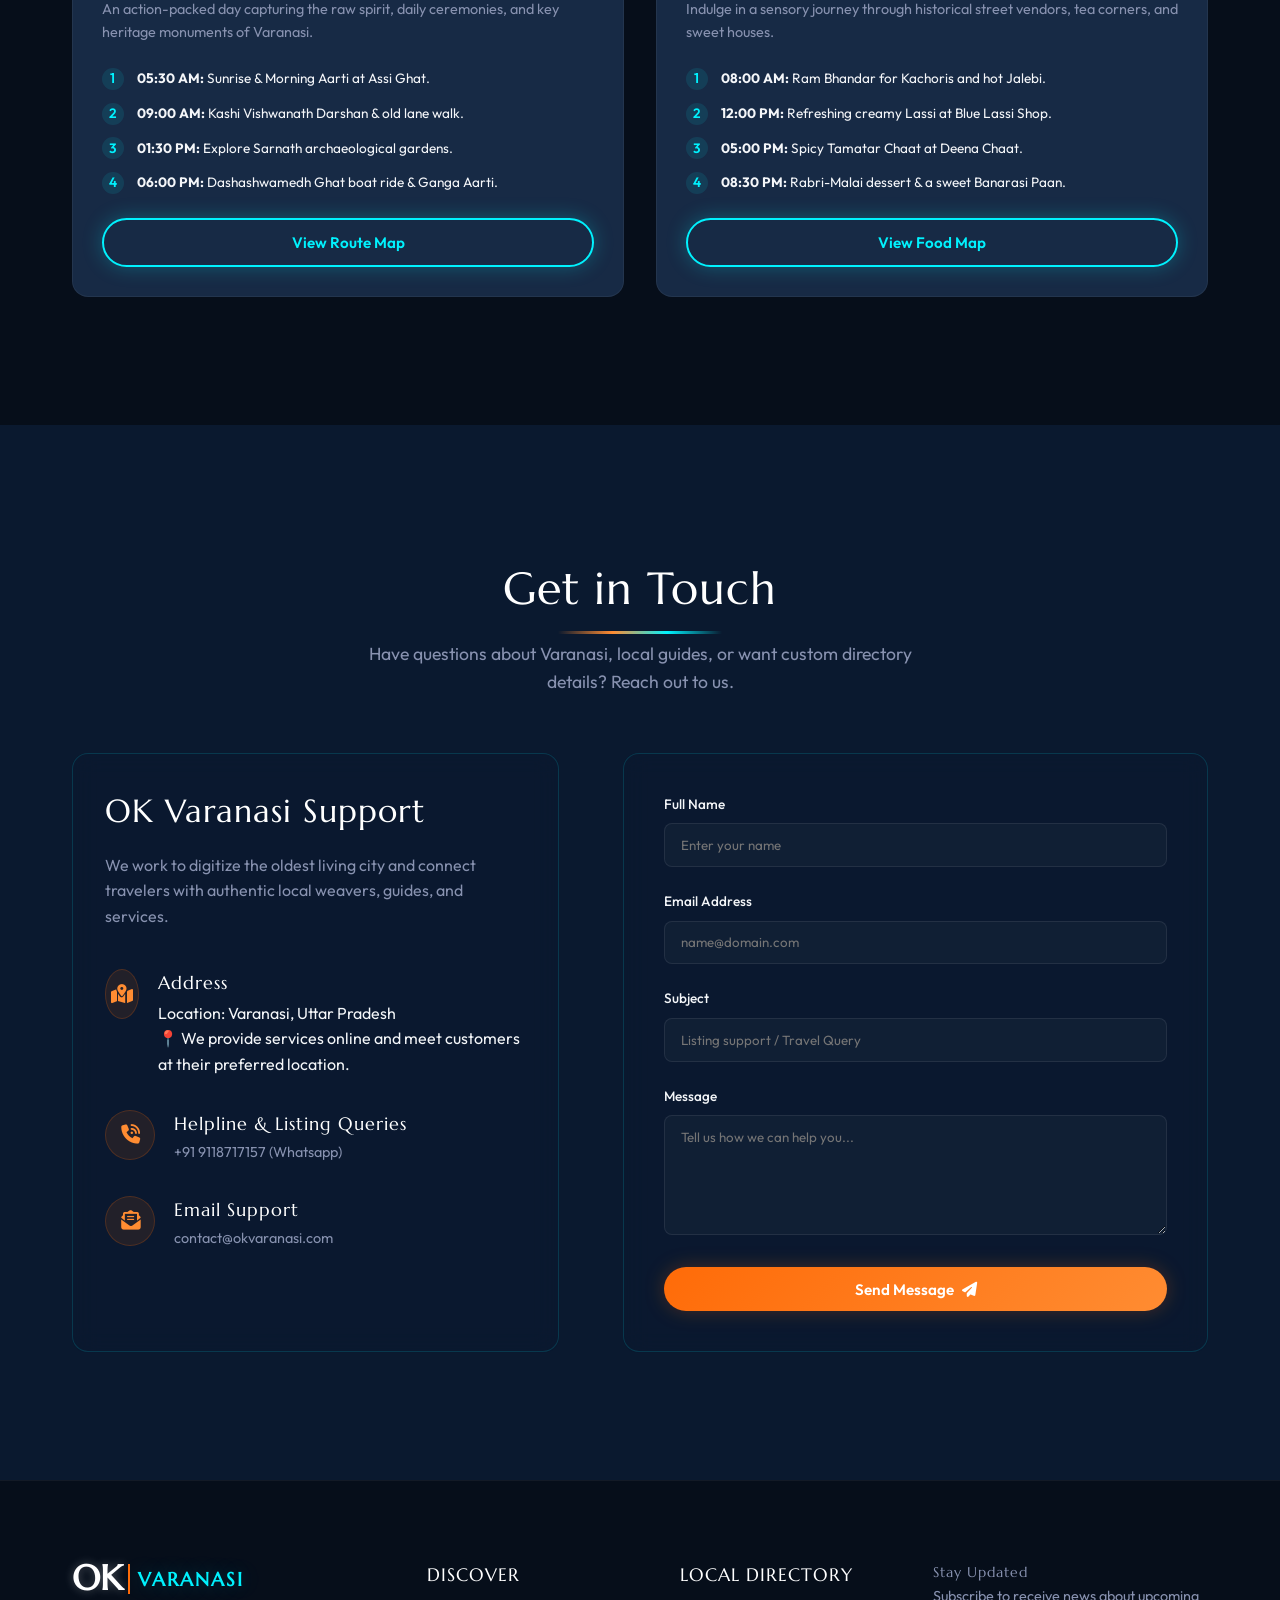
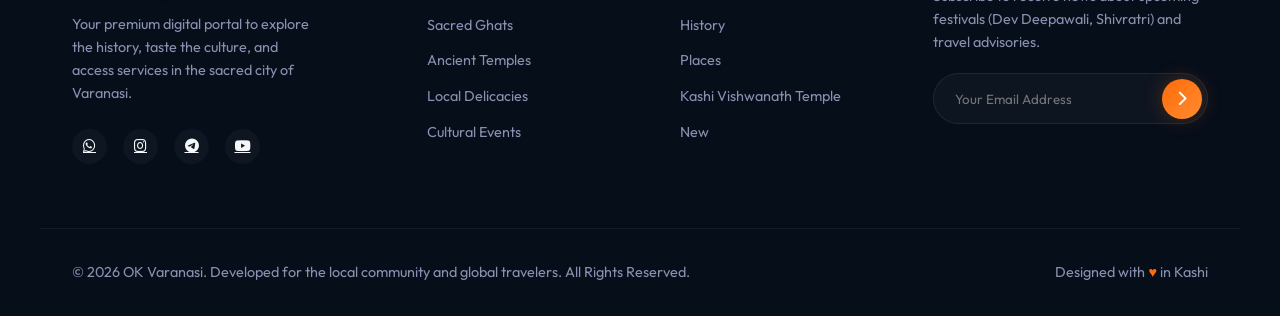
==== commit a62ec5dc: "change in main css page <link rel="stylesheet" href="styles.css?v=2">   this is a change only for ch" ====
--- a/index.html
+++ b/index.html
@@ -13,7 +13,7 @@
   <link rel="stylesheet" href="https://cdnjs.cloudflare.com/ajax/libs/font-awesome/6.4.0/css/all.min.css">
   
   <!-- Local Styles -->
-  <link rel="stylesheet" href="styles.css">
+ <link rel="stylesheet" href="styles.css?v=2">
 </head>
 <body>
 
--- a/styles.css
+++ b/styles.css
@@ -1611,4 +1611,264 @@
 /* Theme button */
 #theme-toggle {
   min-width: 42px;
-}+}
+
+
+
+/* =====================================================
+   COMPLETE MOBILE FOOTER + HERO FIX
+   ===================================================== */
+
+img{max-width:100%;height:auto;}
+
+.hero-content{
+  width:100%;
+  max-width:850px;
+  margin:0 auto;
+  padding:0 20px;
+}
+
+.hero-search-wrapper{
+  width:100%;
+  max-width:650px;
+  margin:0 auto 2rem;
+}
+
+@media (max-width:768px){
+
+.container{padding:0 16px;}
+
+.hero{
+  min-height:auto;
+  padding:110px 0 60px;
+}
+
+.hero-content{
+  max-width:100%;
+  padding:0;
+  margin:0 auto;
+}
+
+.hero h2{
+  font-size:2rem!important;
+  line-height:1.25;
+  margin-bottom:16px;
+}
+
+.hero-description{
+  font-size:1rem;
+  margin:0 auto 20px;
+}
+
+.hero-search{
+  display:flex;
+  flex-direction:column;
+  gap:12px;
+  border-radius:18px;
+  padding:12px;
+}
+
+.hero-search i{display:none;}
+
+.hero-search input,
+.hero-search button{
+  width:100%;
+}
+
+.hero-actions{
+  display:flex;
+  flex-direction:column;
+  gap:12px;
+}
+
+.hero-actions .btn{
+  width:100%;
+}
+
+.hero-stats{
+  grid-template-columns:1fr;
+  margin-top:2rem;
+}
+
+.explore-grid,
+.food-grid,
+.contact-grid,
+.guides-grid,
+.footer-grid,
+.places-grid,
+.directory-grid{
+  grid-template-columns:1fr!important;
+}
+
+.footer-grid{
+  gap:2rem;
+  text-align:center;
+}
+
+.footer-brand p{
+  max-width:100%;
+}
+
+.footer-socials{
+  justify-content:center;
+}
+
+.footer-newsletter{
+  width:100%;
+}
+
+.newsletter-form{
+  display:flex;
+  flex-direction:column;
+  gap:12px;
+  background:transparent;
+  border:none;
+  padding:0;
+}
+
+.newsletter-form input{
+  width:100%;
+  border:1px solid rgba(255,255,255,.15);
+  border-radius:12px;
+  padding:14px 16px;
+  background:rgba(255,255,255,.05);
+}
+
+.newsletter-form button{
+  width:100%;
+  height:48px;
+  border-radius:12px;
+}
+
+.footer-bottom{
+  flex-direction:column;
+  text-align:center;
+}
+}
+
+@media (max-width:480px){
+.hero h2{font-size:1.8rem!important;}
+.section-title{font-size:2rem;}
+}
+
+
+
+
+/* ===== Premium Mobile Responsive Patch ===== */
+@media (max-width:768px){
+  body{overflow-x:hidden;}
+  header{padding:.6rem 0;}
+  .container{padding:0 16px;}
+  .nav-actions .btn-primary{display:none;}
+  .mobile-toggle{
+    display:flex;
+    align-items:center;
+    justify-content:center;
+    width:42px;
+    height:42px;
+    border-radius:12px;
+    background:rgba(255,255,255,.06);
+    backdrop-filter:blur(12px);
+  }
+  .nav-menu{
+    position:fixed;
+    top:70px;
+    right:12px;
+    width:230px;
+    max-width:calc(100vw - 24px);
+    background:rgba(10,25,47,.96);
+    backdrop-filter:blur(18px);
+    border:1px solid rgba(255,255,255,.08);
+    border-radius:18px;
+    padding:14px;
+    display:flex;
+    flex-direction:column;
+    gap:6px;
+    transform:translateX(120%);
+    opacity:0;
+    visibility:hidden;
+    transition:.3s ease;
+    box-shadow:0 18px 40px rgba(0,0,0,.45);
+    z-index:1001;
+  }
+  .nav-menu.active{
+    transform:translateX(0);
+    opacity:1;
+    visibility:visible;
+  }
+  .nav-item a{
+    display:block;
+    padding:12px 14px;
+    border-radius:12px;
+  }
+  .nav-item a:hover{
+    background:rgba(255,255,255,.06);
+  }
+
+  .hero{
+    min-height:auto;
+    padding-top:110px;
+    padding-bottom:50px;
+  }
+  .hero-content{
+    margin-top:0;
+  }
+  .hero h2{
+    font-size:2.2rem;
+    line-height:1.2;
+    word-break:break-word;
+  }
+  .hero-description{
+    font-size:.95rem;
+    padding:0 4px;
+  }
+  .hero-search{
+    flex-direction:column;
+    border-radius:18px;
+    padding:10px;
+    gap:10px;
+  }
+  .hero-search i{display:none;}
+  .hero-search input{
+    width:100%;
+    padding:12px;
+  }
+  .hero-search button{
+    width:100%;
+  }
+  .hero-actions{
+    flex-direction:column;
+    gap:12px;
+  }
+  .hero-actions .btn{
+    width:100%;
+  }
+  .hero-stats{
+    grid-template-columns:repeat(2,1fr);
+    gap:12px;
+    margin-top:30px;
+  }
+
+  .explore-grid,
+  .food-grid,
+  .guides-grid,
+  .contact-grid{
+    grid-template-columns:1fr;
+    gap:24px;
+  }
+  .places-grid,
+  .directory-grid{
+    grid-template-columns:1fr;
+  }
+  .explore-visual,
+  .food-showcase{
+    height:300px;
+  }
+  .directory-controls{
+    flex-direction:column;
+    align-items:stretch;
+  }
+  .directory-search-bar{
+    max-width:100%;
+  }
+}
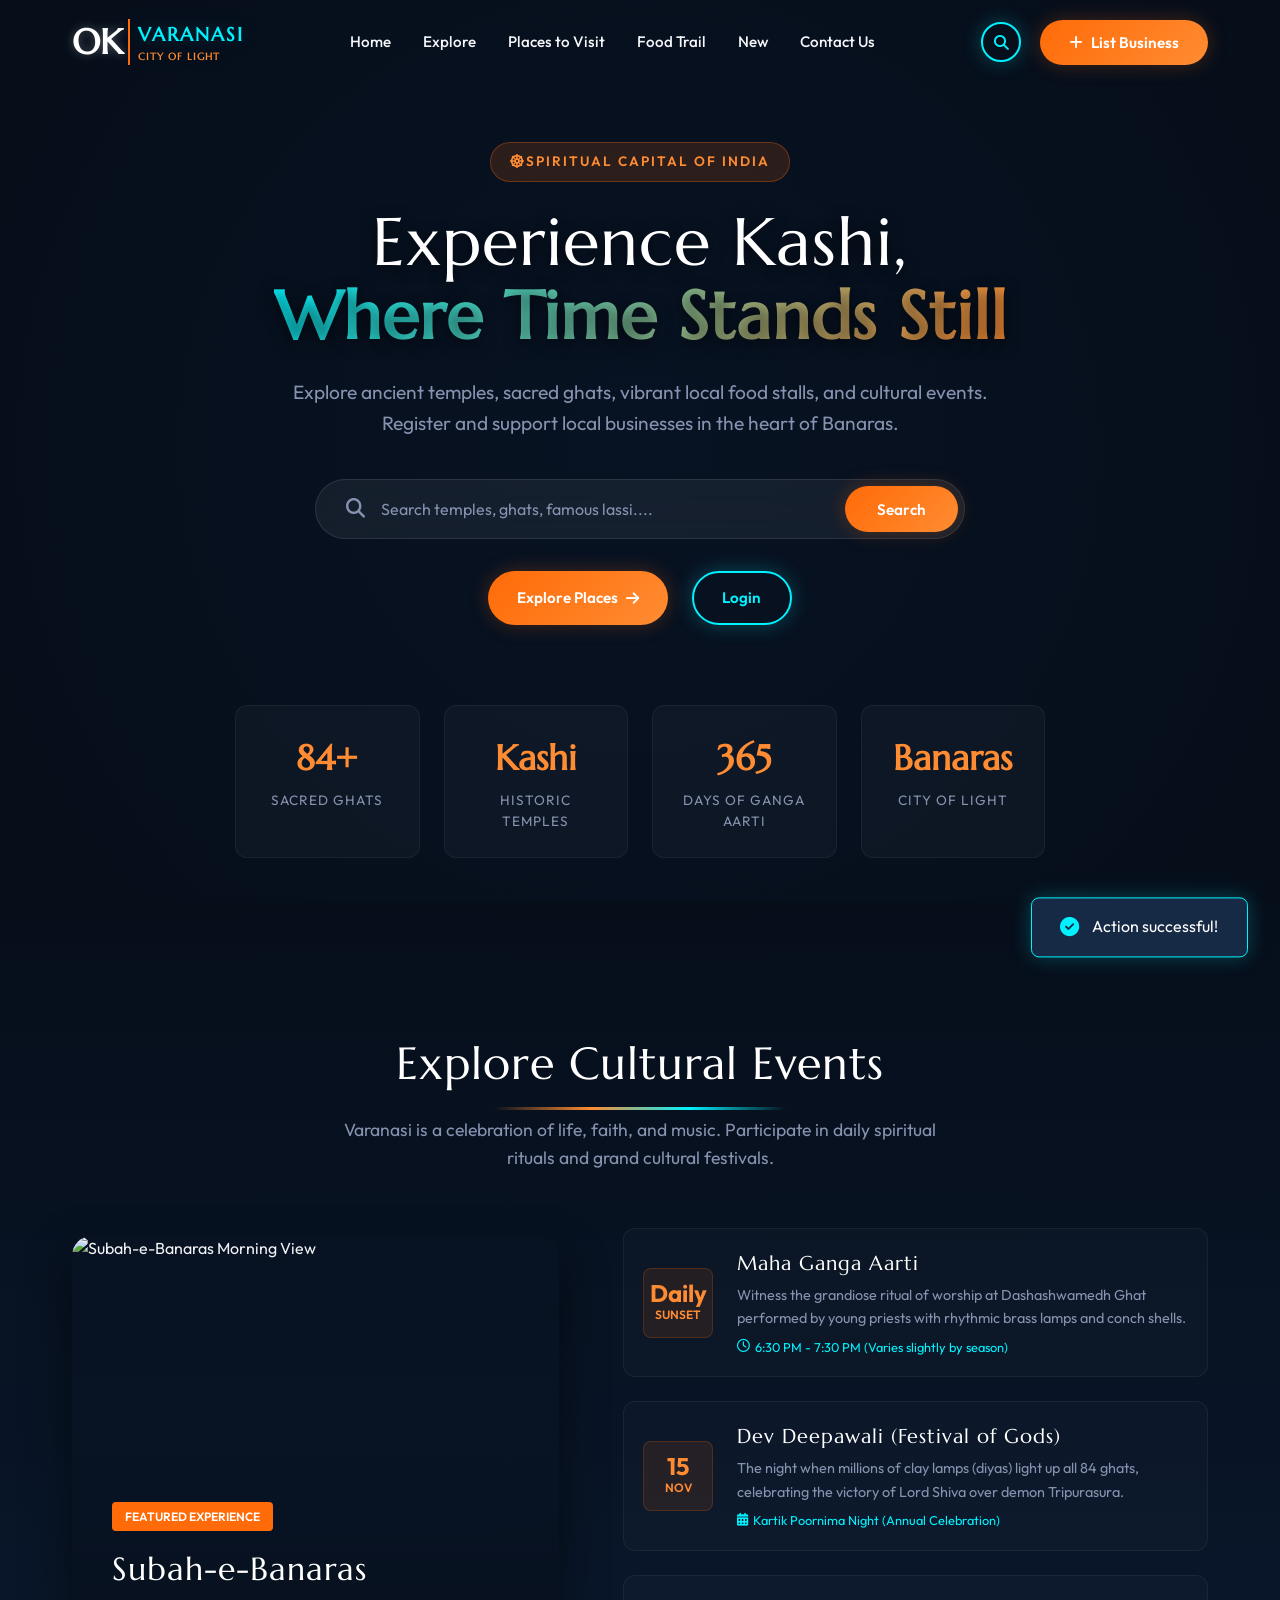
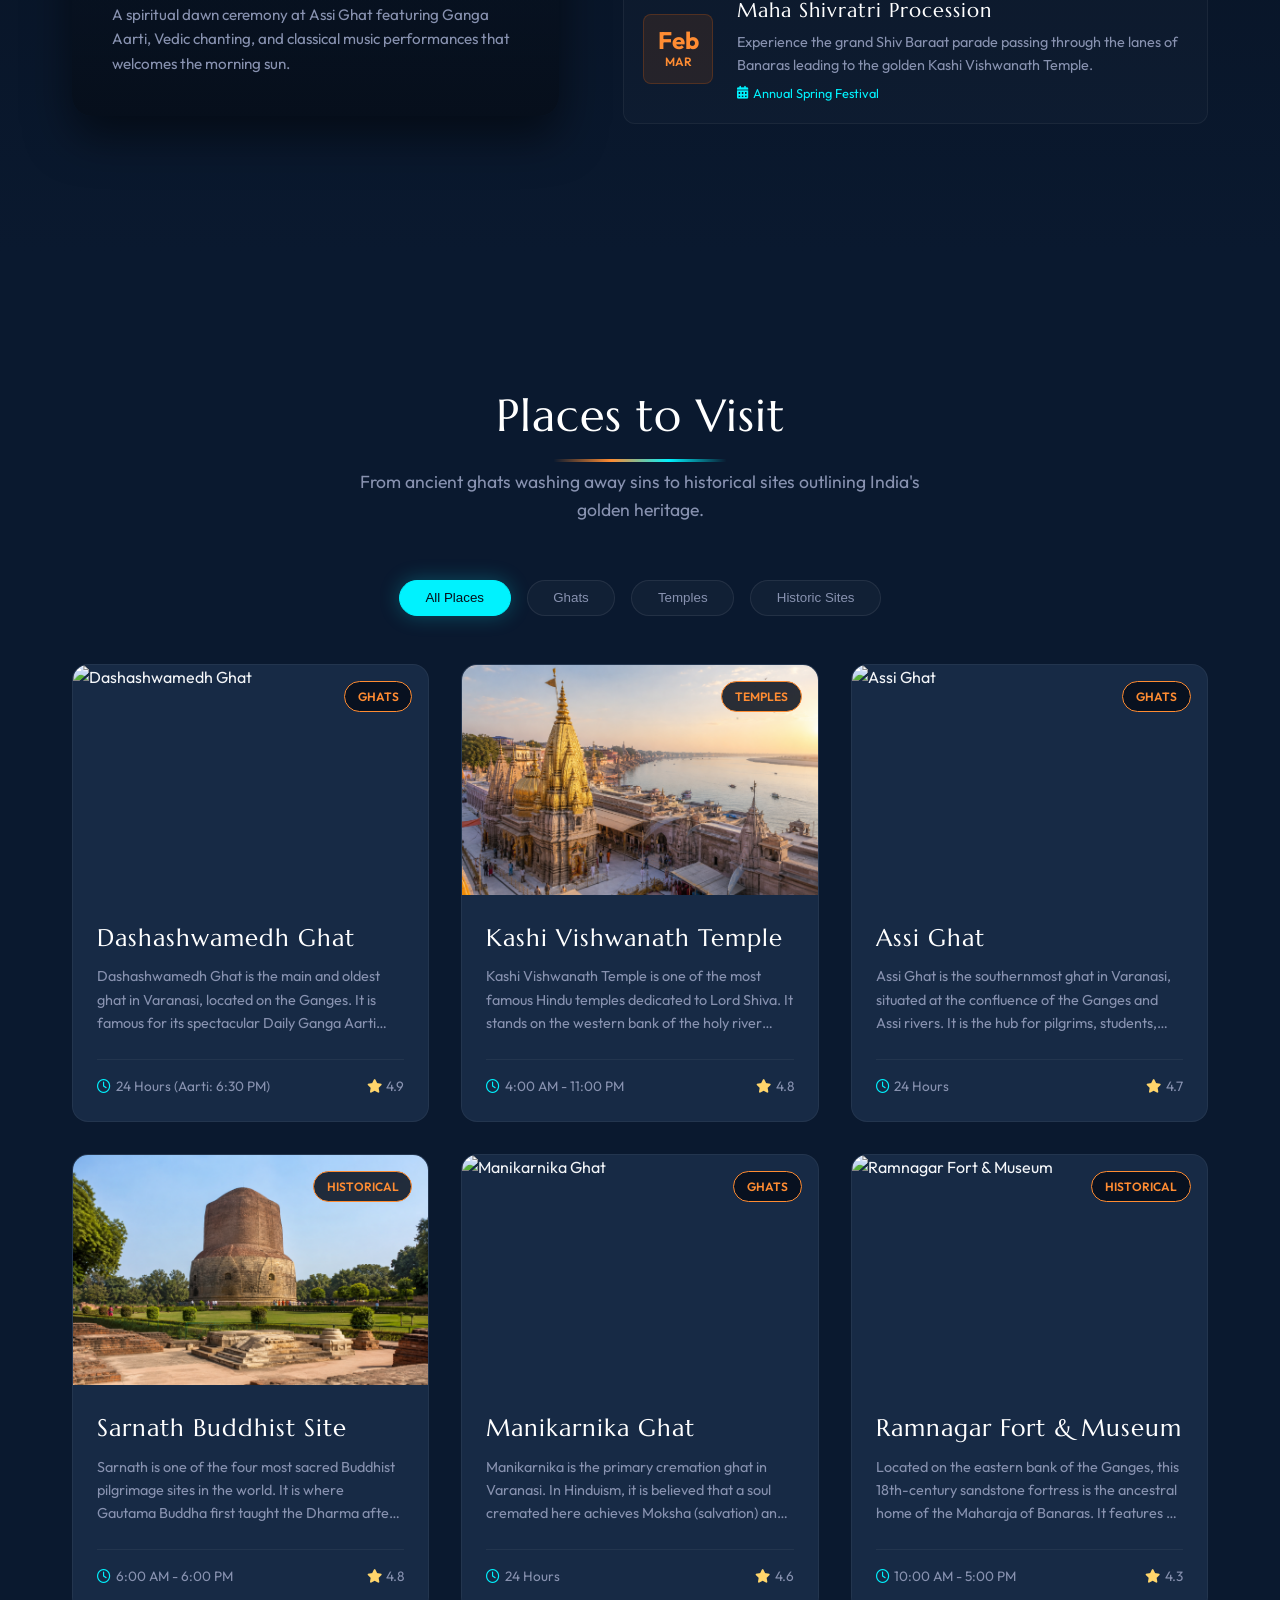
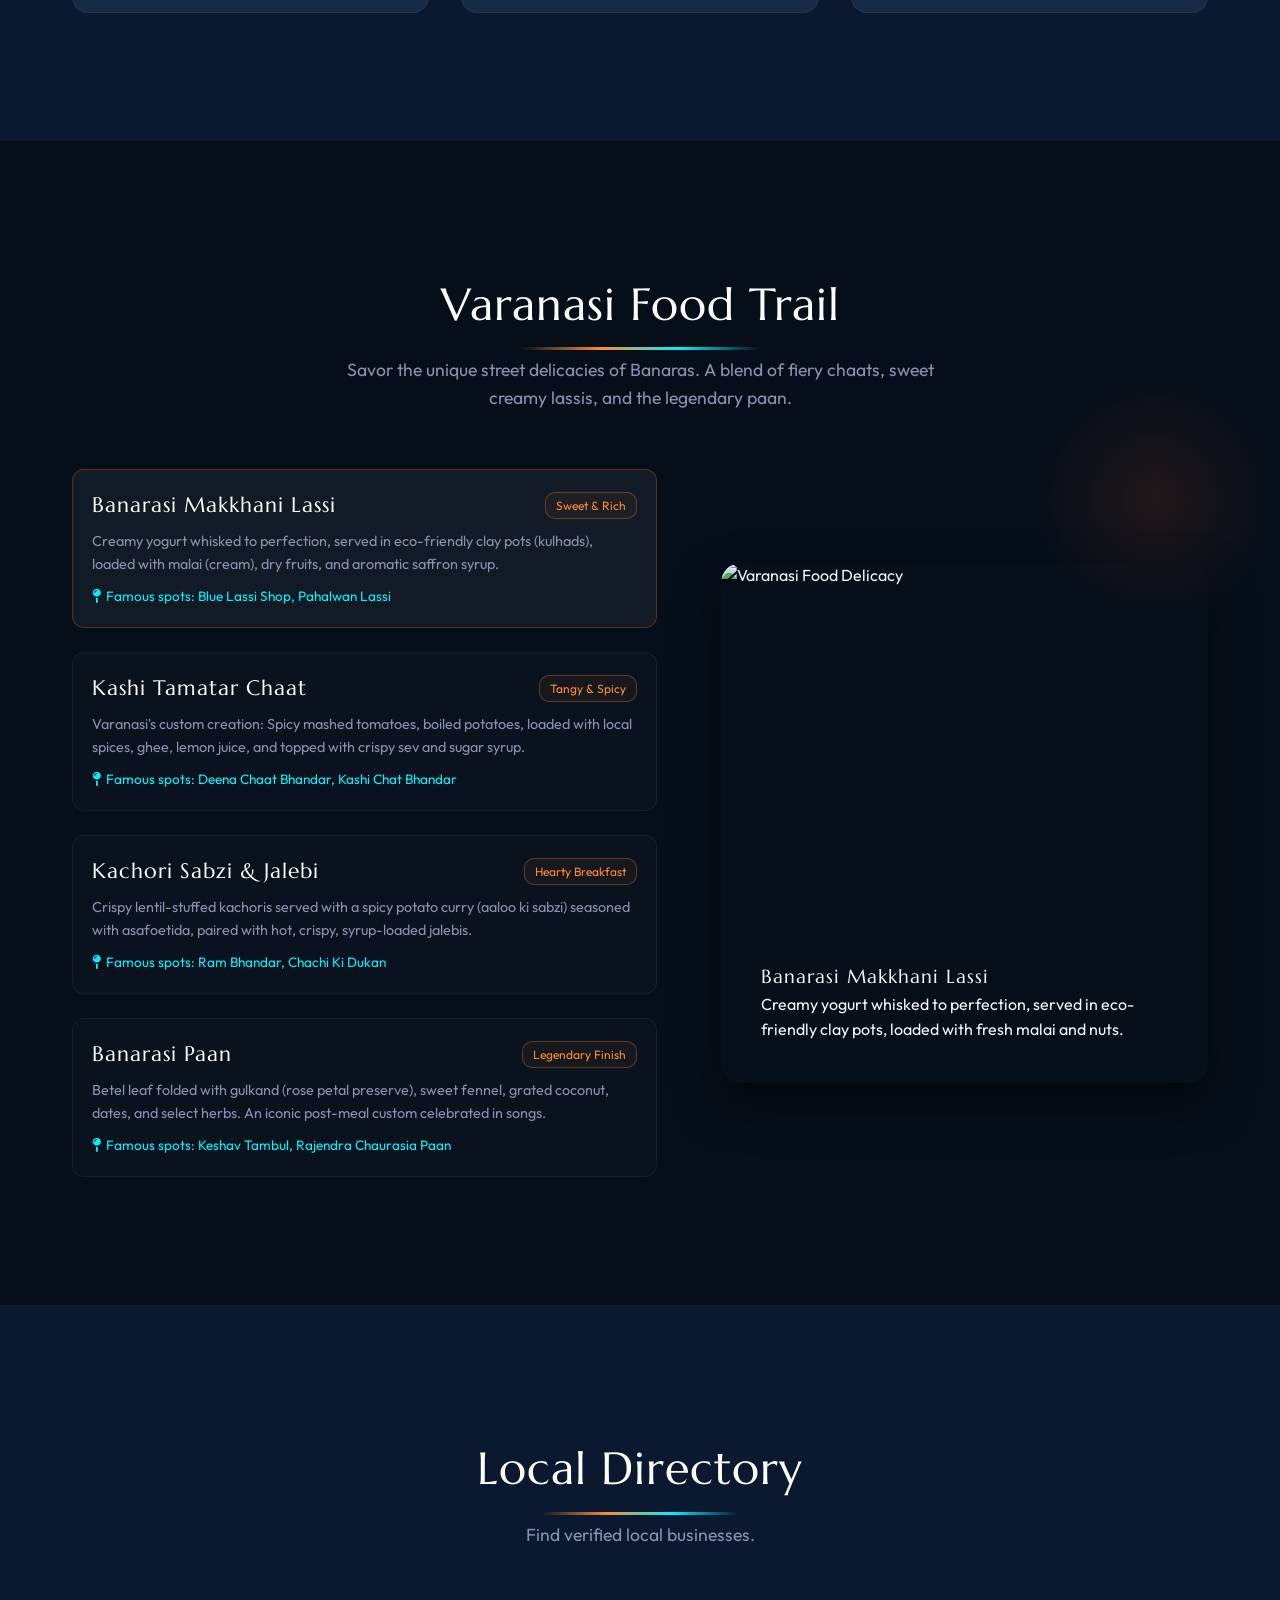
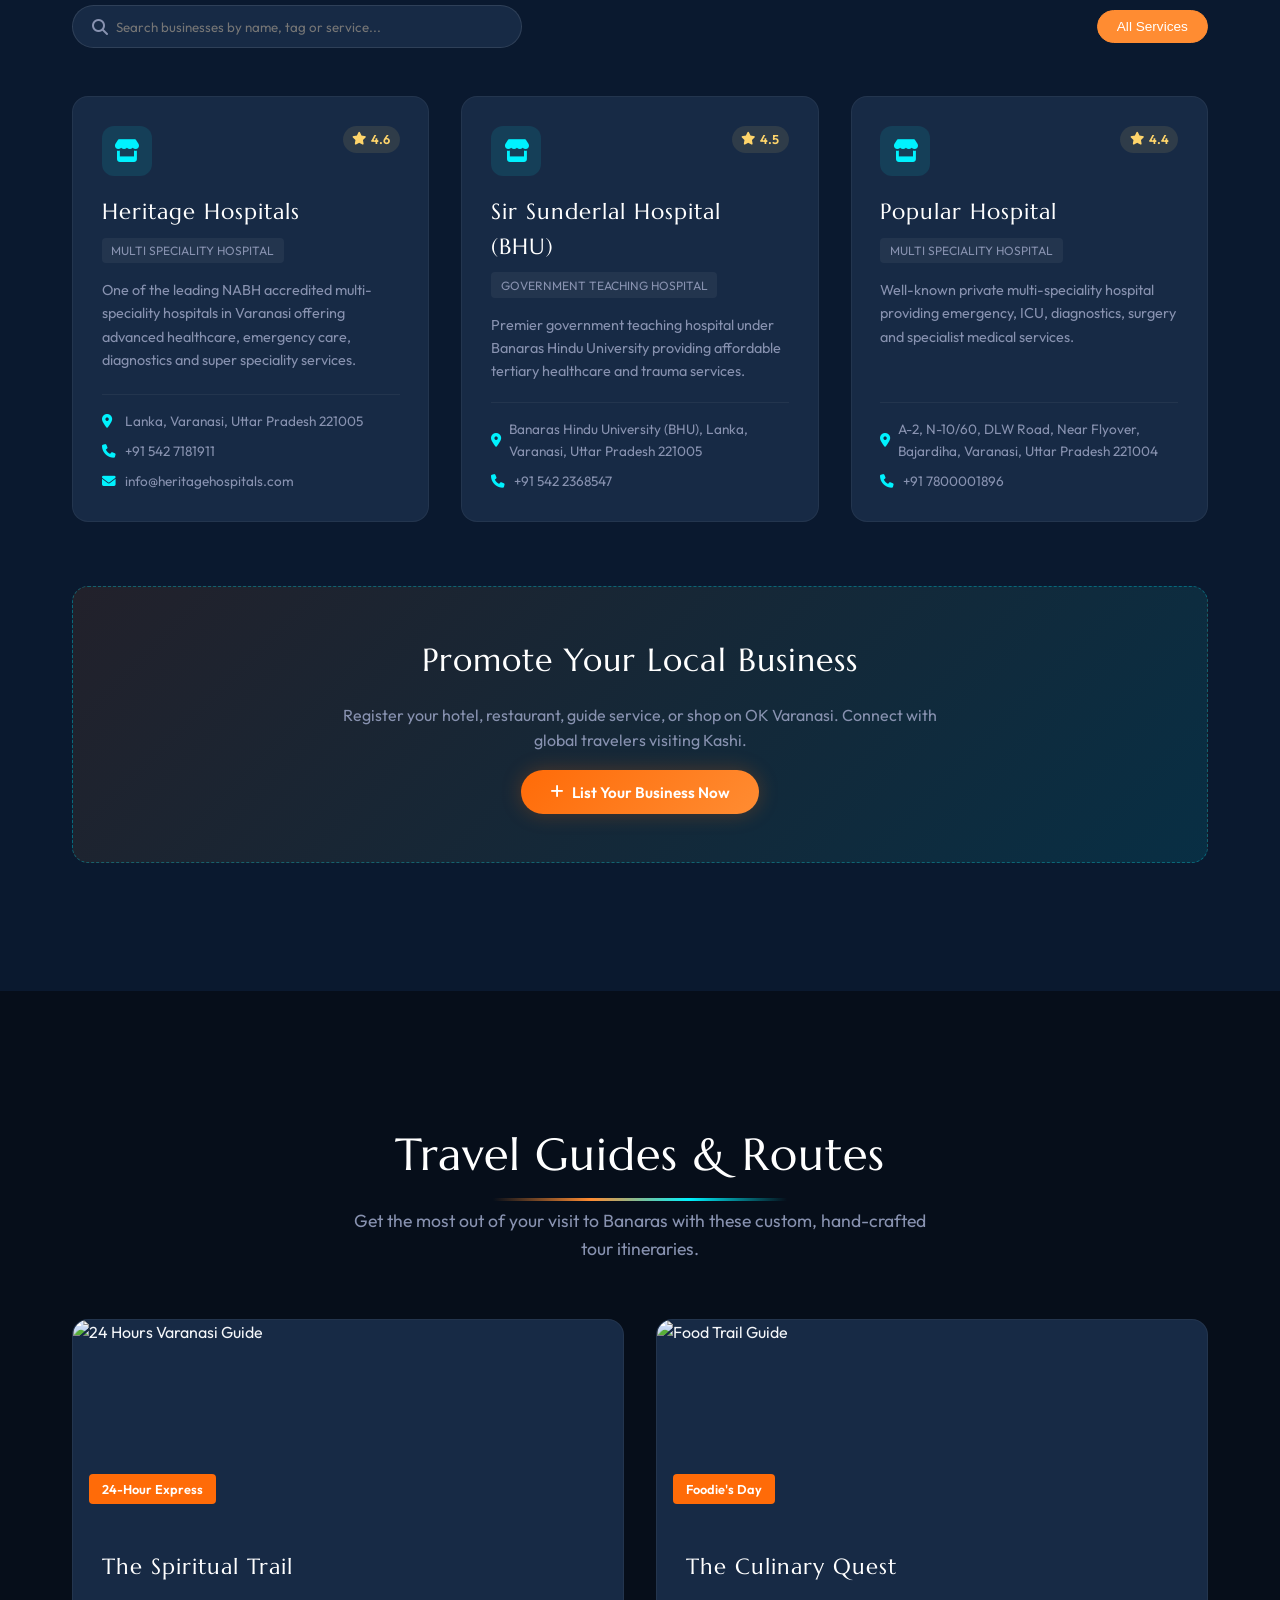
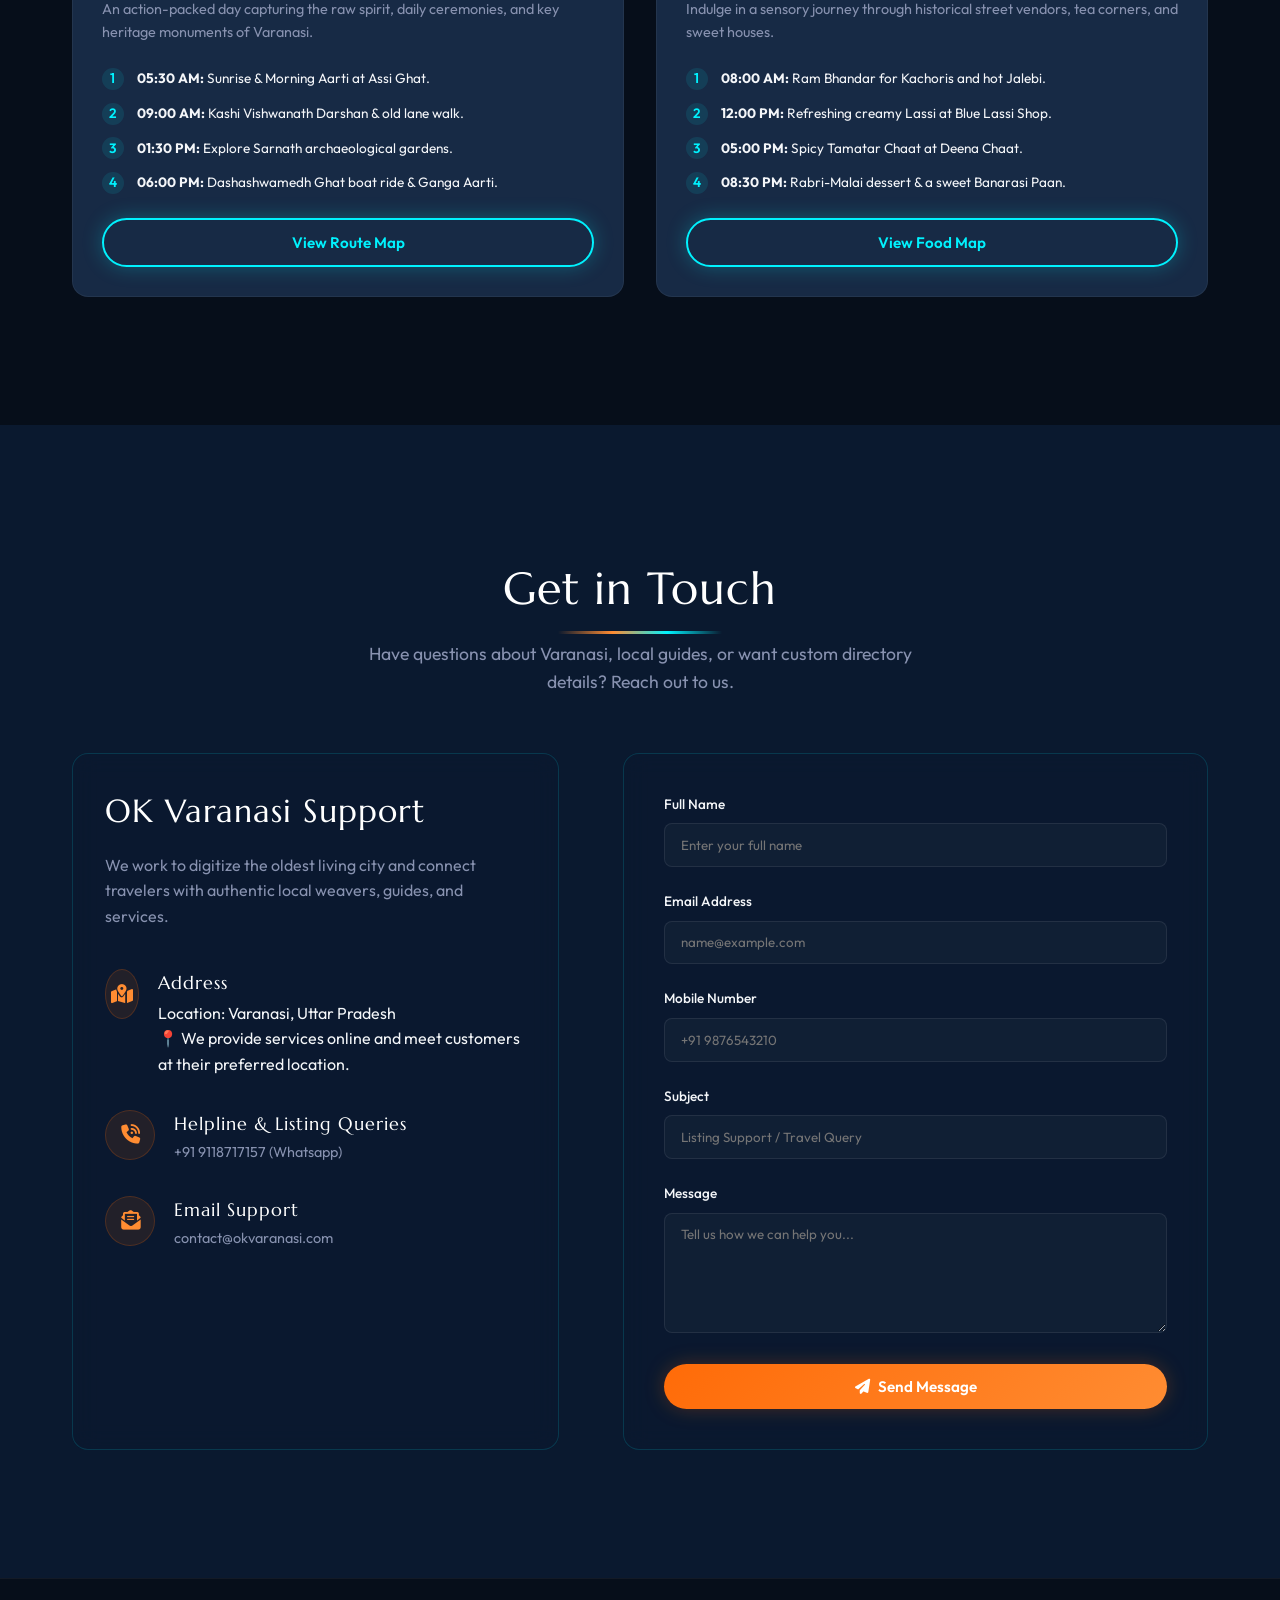
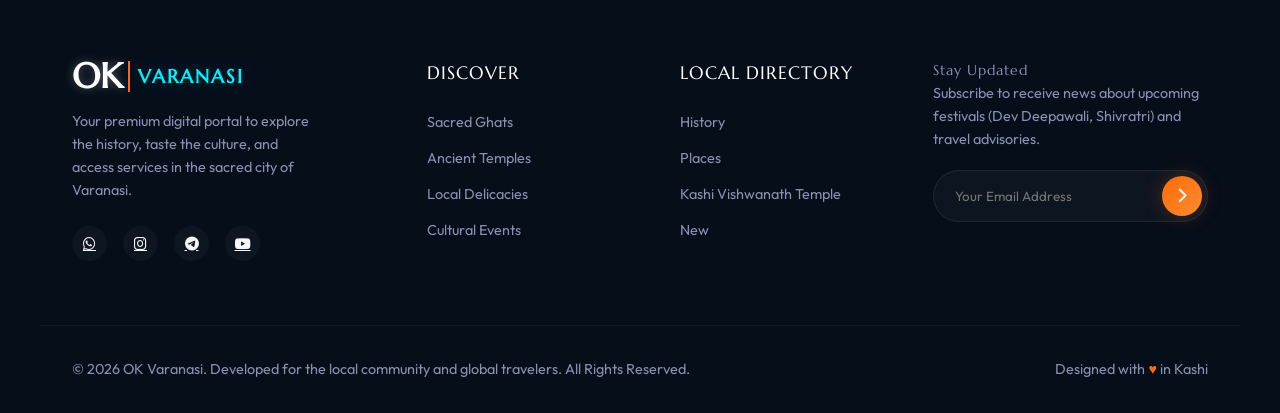
==== commit 91cfc050: "some modification in index and appjs page some modification in index and appjs page  for correctly w" ====
--- a/index.html
+++ b/index.html
@@ -407,27 +407,71 @@
         </div>
         
         <div class="contact-form-panel glass-panel">
-          <form id="contact-us-form">
-            <div class="form-group">
-              <label for="contact-name">Full Name</label>
-              <input type="text" id="contact-name" class="form-control" placeholder="Enter your name" required>
-            </div>
-            <div class="form-group">
-              <label for="contact-email">Email Address</label>
-              <input type="email" id="contact-email" class="form-control" placeholder="name@domain.com" required>
-            </div>
-            <div class="form-group">
-              <label for="contact-subject">Subject</label>
-              <input type="text" id="contact-subject" class="form-control" placeholder="Listing support / Travel Query" required>
-            </div>
-            <div class="form-group">
-              <label for="contact-message">Message</label>
-              <textarea id="contact-message" class="form-control" placeholder="Tell us how we can help you..." required></textarea>
-            </div>
-            <button type="submit" class="btn btn-primary" style="width: 100%">
-              Send Message <i class="fa-solid fa-paper-plane"></i>
-            </button>
-          </form>
+         <form id="contact-us-form" action="api/contact.php" method="POST">
+
+    <div class="form-group">
+        <label for="contact-name">Full Name</label>
+        <input
+            type="text"
+            id="contact-name"
+            name="name"
+            class="form-control"
+            placeholder="Enter your full name"
+            required>
+    </div>
+
+    <div class="form-group">
+        <label for="contact-email">Email Address</label>
+        <input
+            type="email"
+            id="contact-email"
+            name="email"
+            class="form-control"
+            placeholder="name@example.com"
+            required>
+    </div>
+
+    <div class="form-group">
+        <label for="contact-phone">Mobile Number</label>
+        <input
+            type="tel"
+            id="contact-phone"
+            name="phone"
+            class="form-control"
+            placeholder="+91 9876543210"
+            pattern="[0-9]{10}"
+            maxlength="10"
+            required>
+    </div>
+
+    <div class="form-group">
+        <label for="contact-subject">Subject</label>
+        <input
+            type="text"
+            id="contact-subject"
+            name="subject"
+            class="form-control"
+            placeholder="Listing Support / Travel Query"
+            required>
+    </div>
+
+    <div class="form-group">
+        <label for="contact-message">Message</label>
+        <textarea
+            id="contact-message"
+            name="message"
+            class="form-control"
+            placeholder="Tell us how we can help you..."
+            rows="5"
+            required></textarea>
+    </div>
+
+    <button type="submit" class="btn btn-primary" style="width:100%">
+        <i class="fa-solid fa-paper-plane"></i>
+        Send Message
+    </button>
+
+</form>
         </div>
       </div>
     </div>
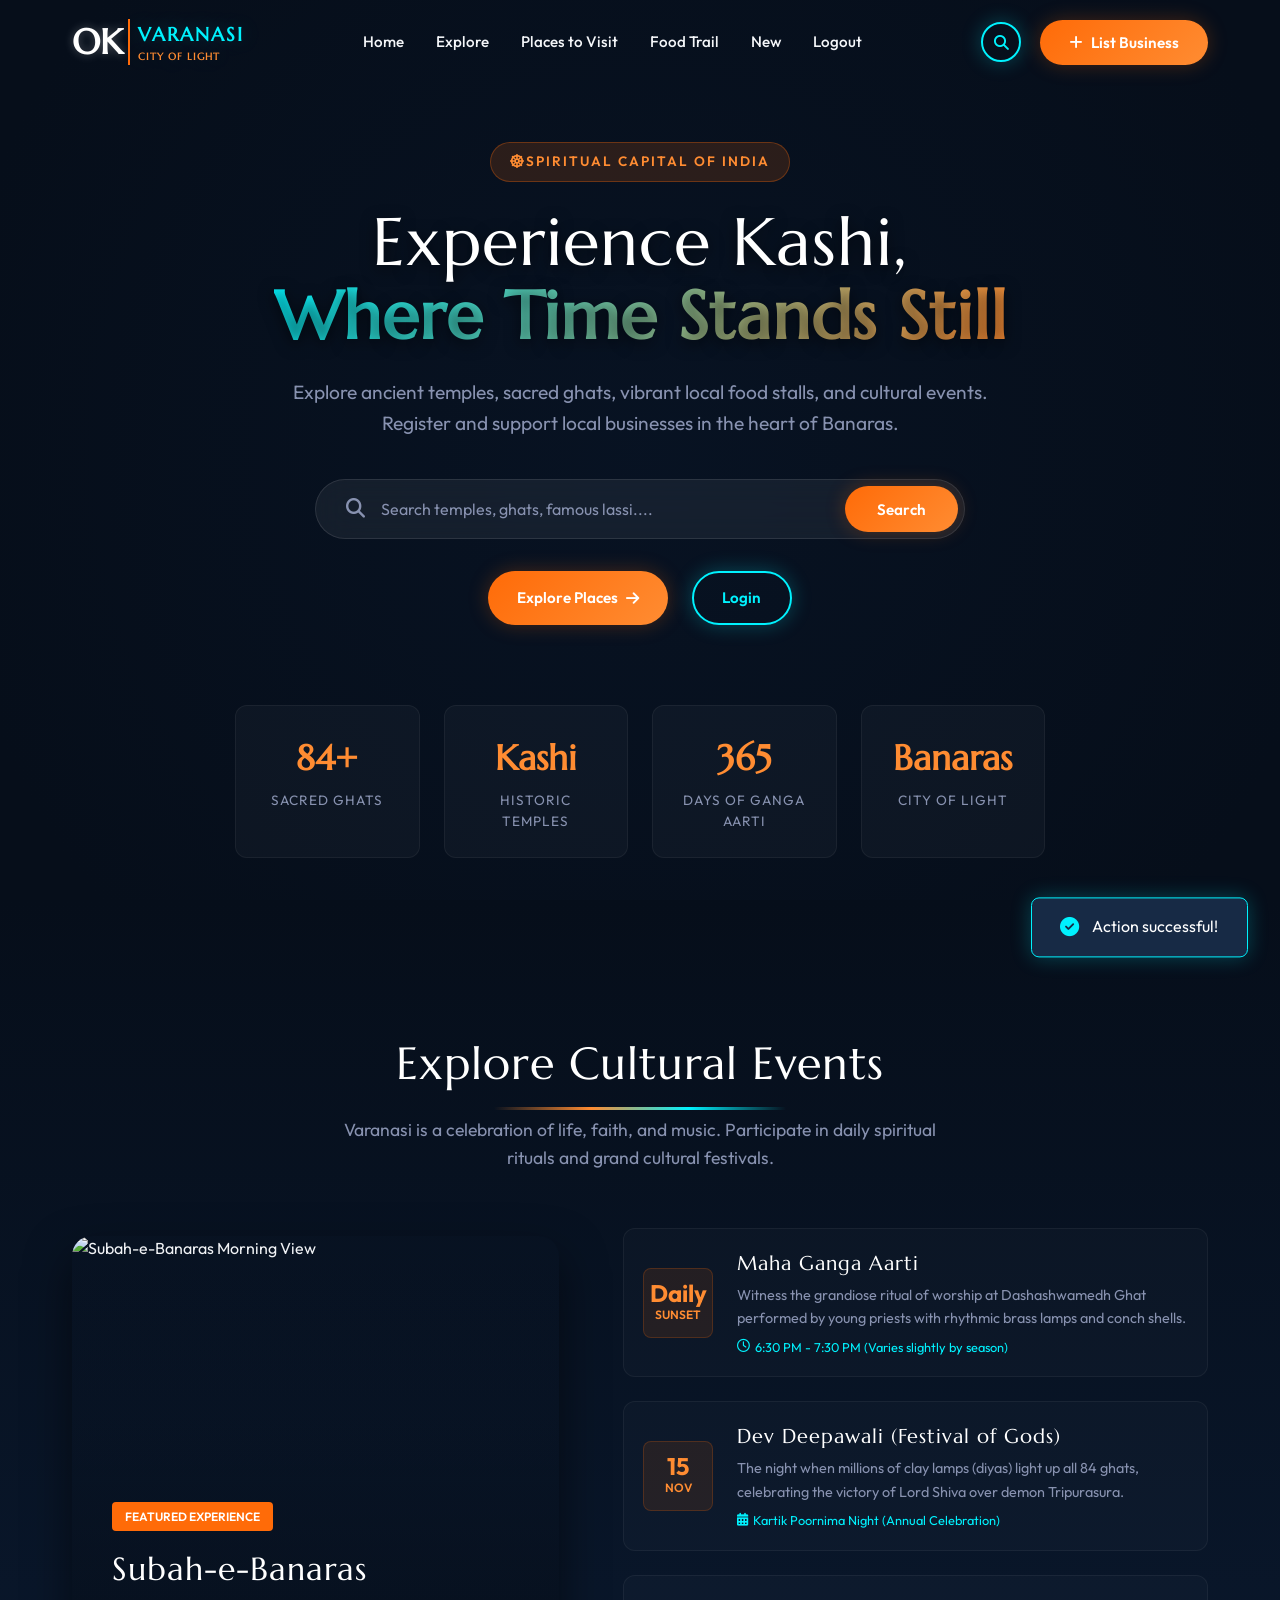
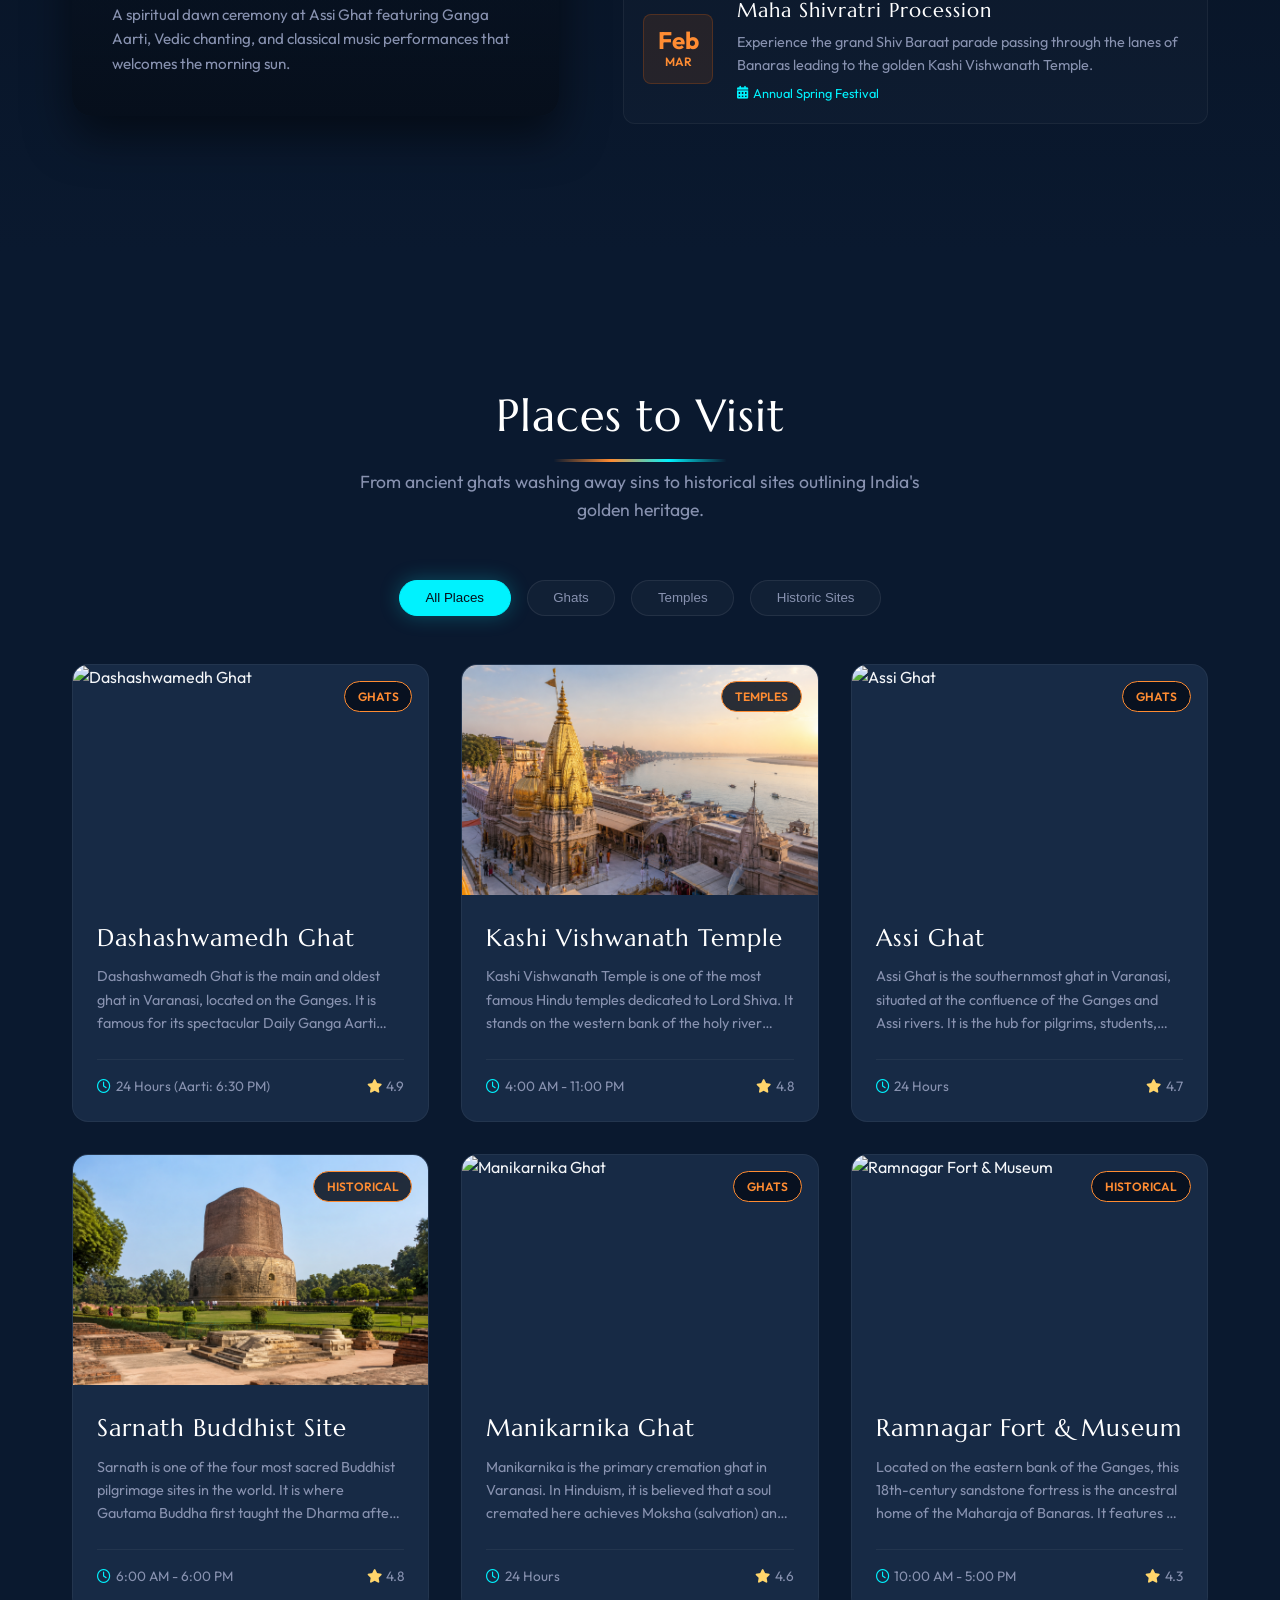
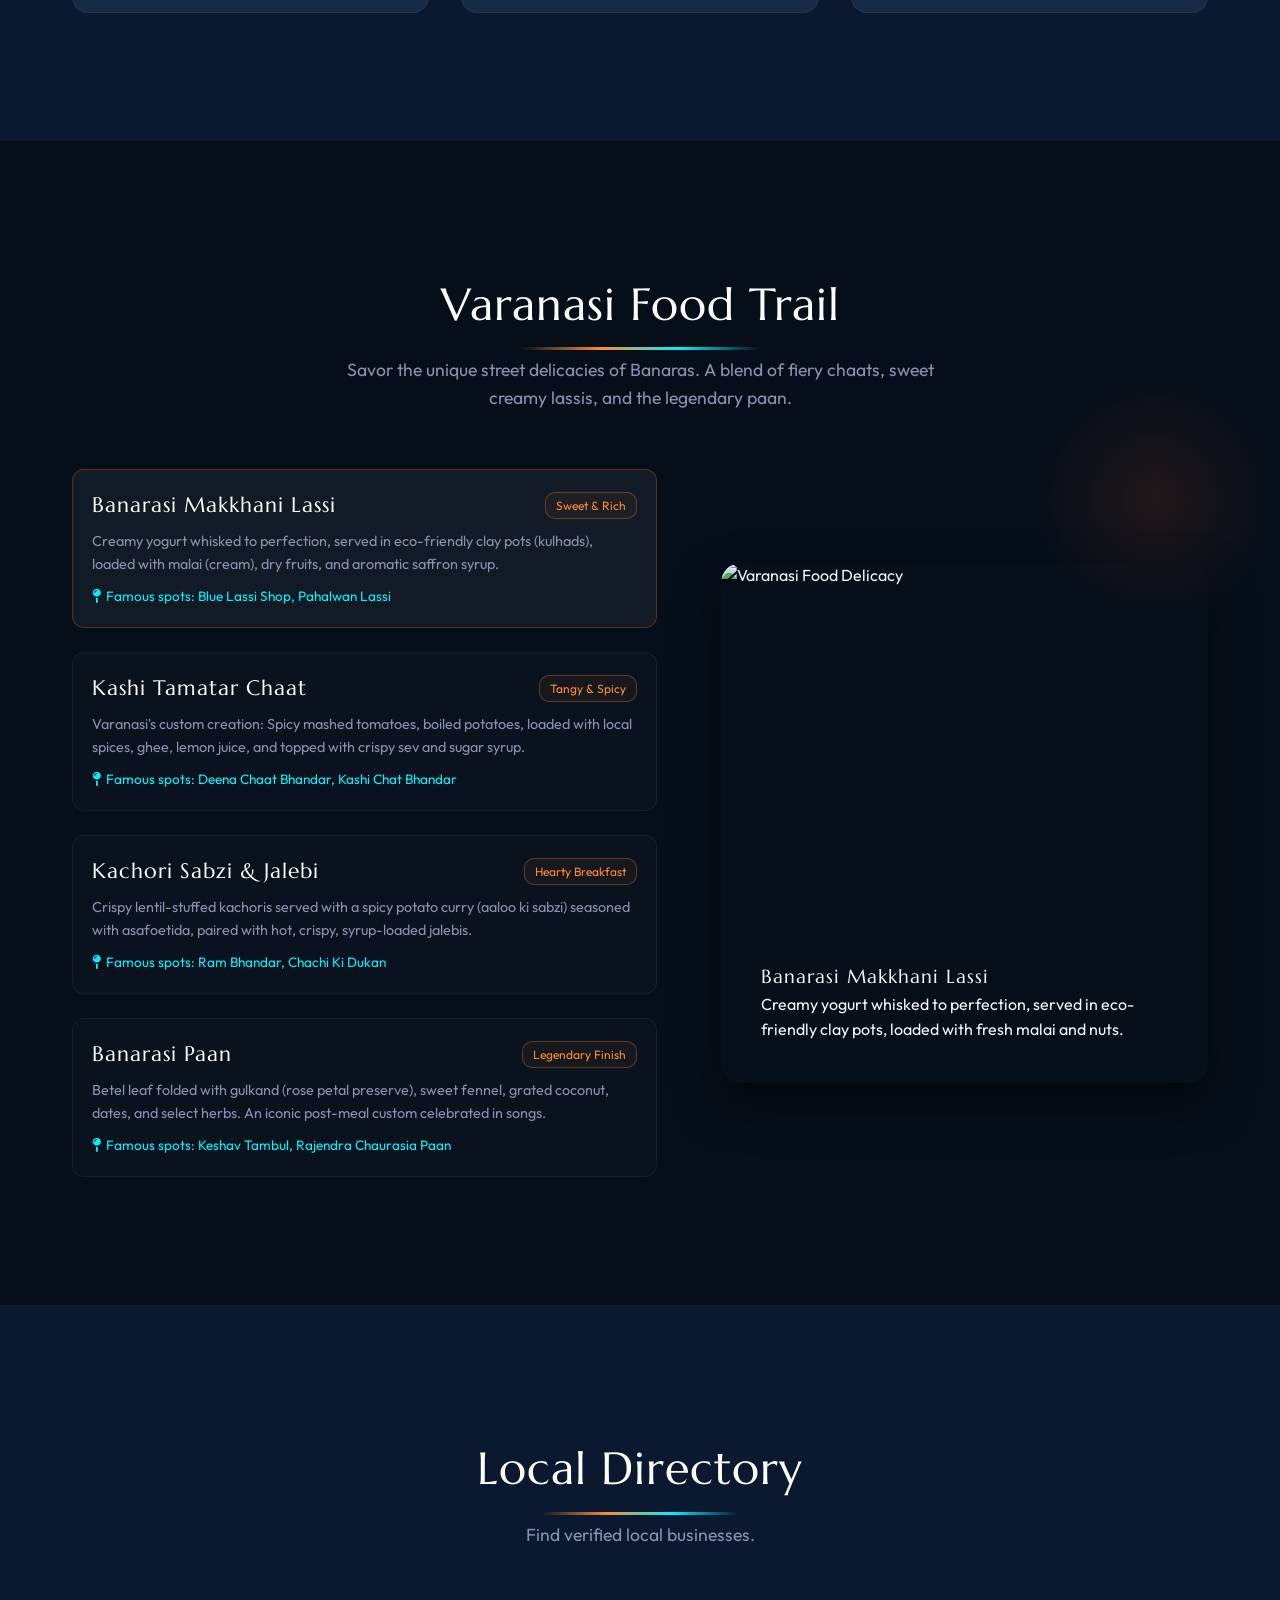
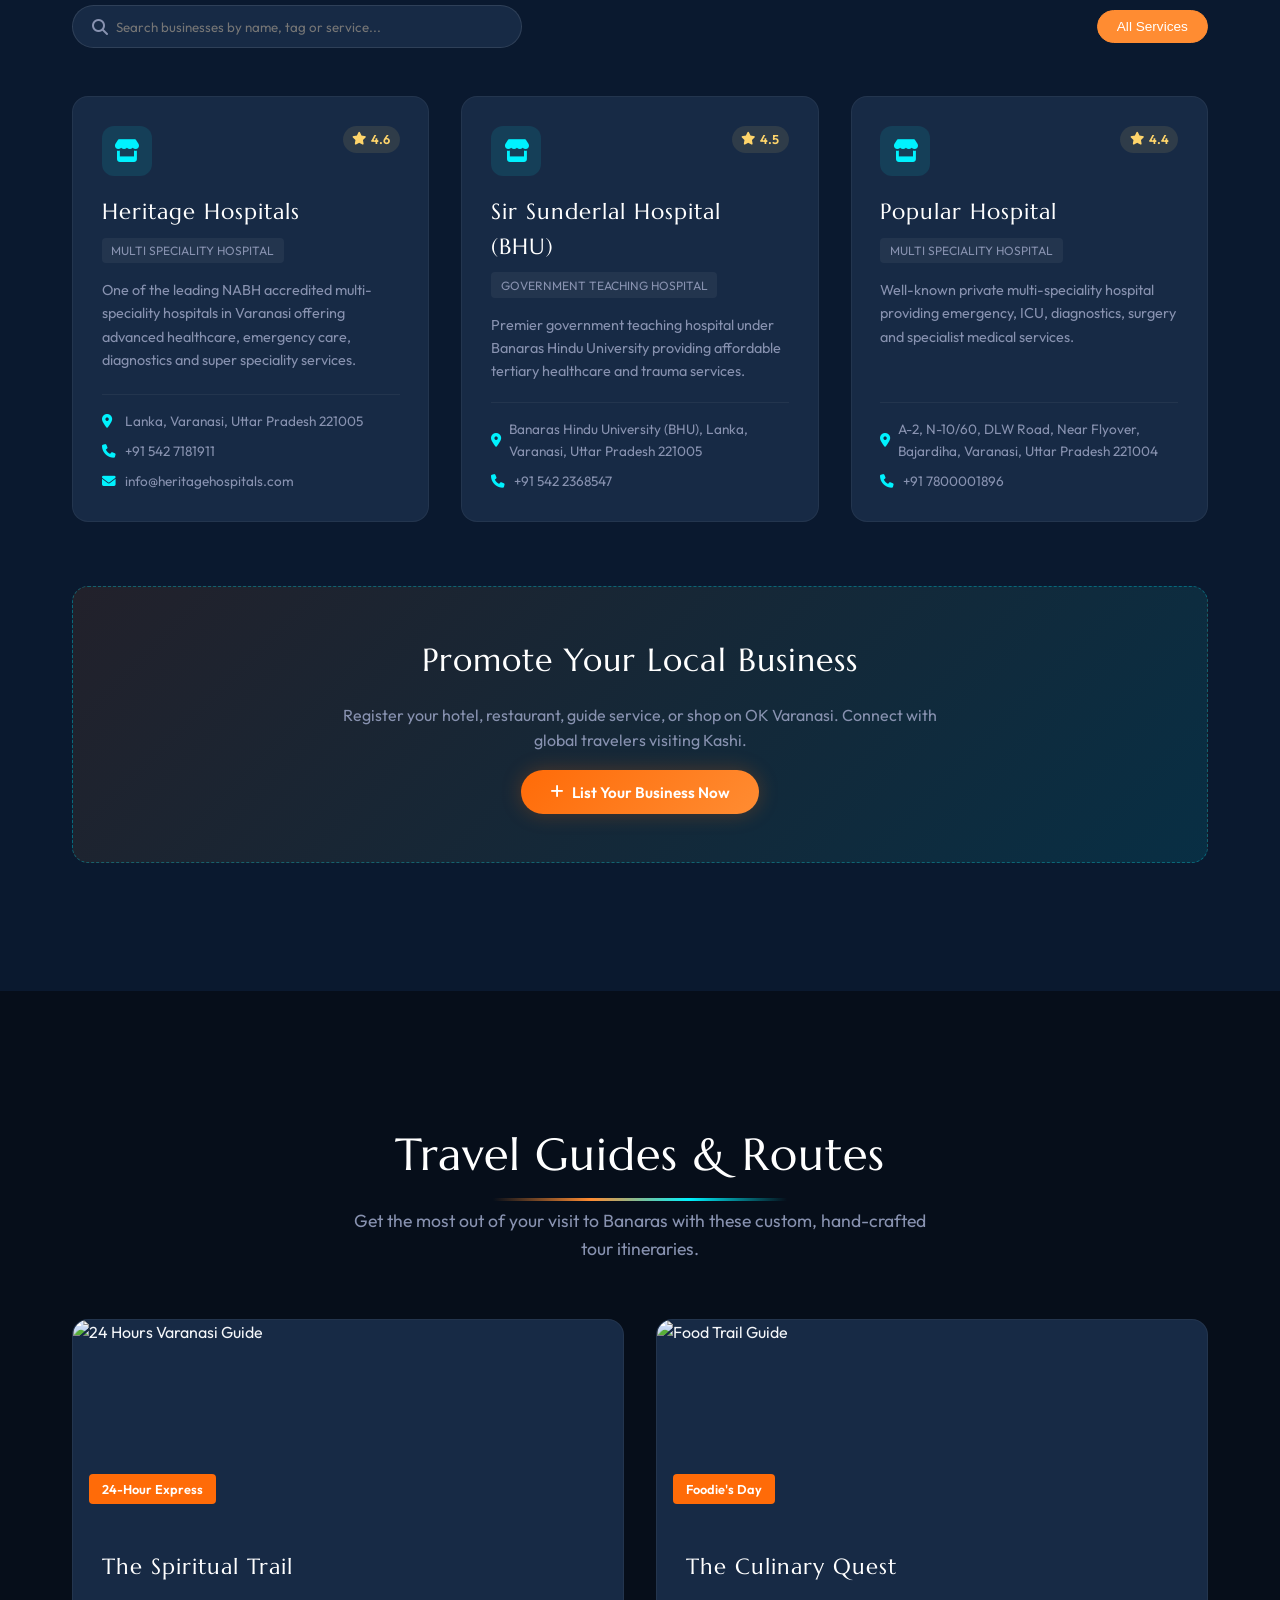
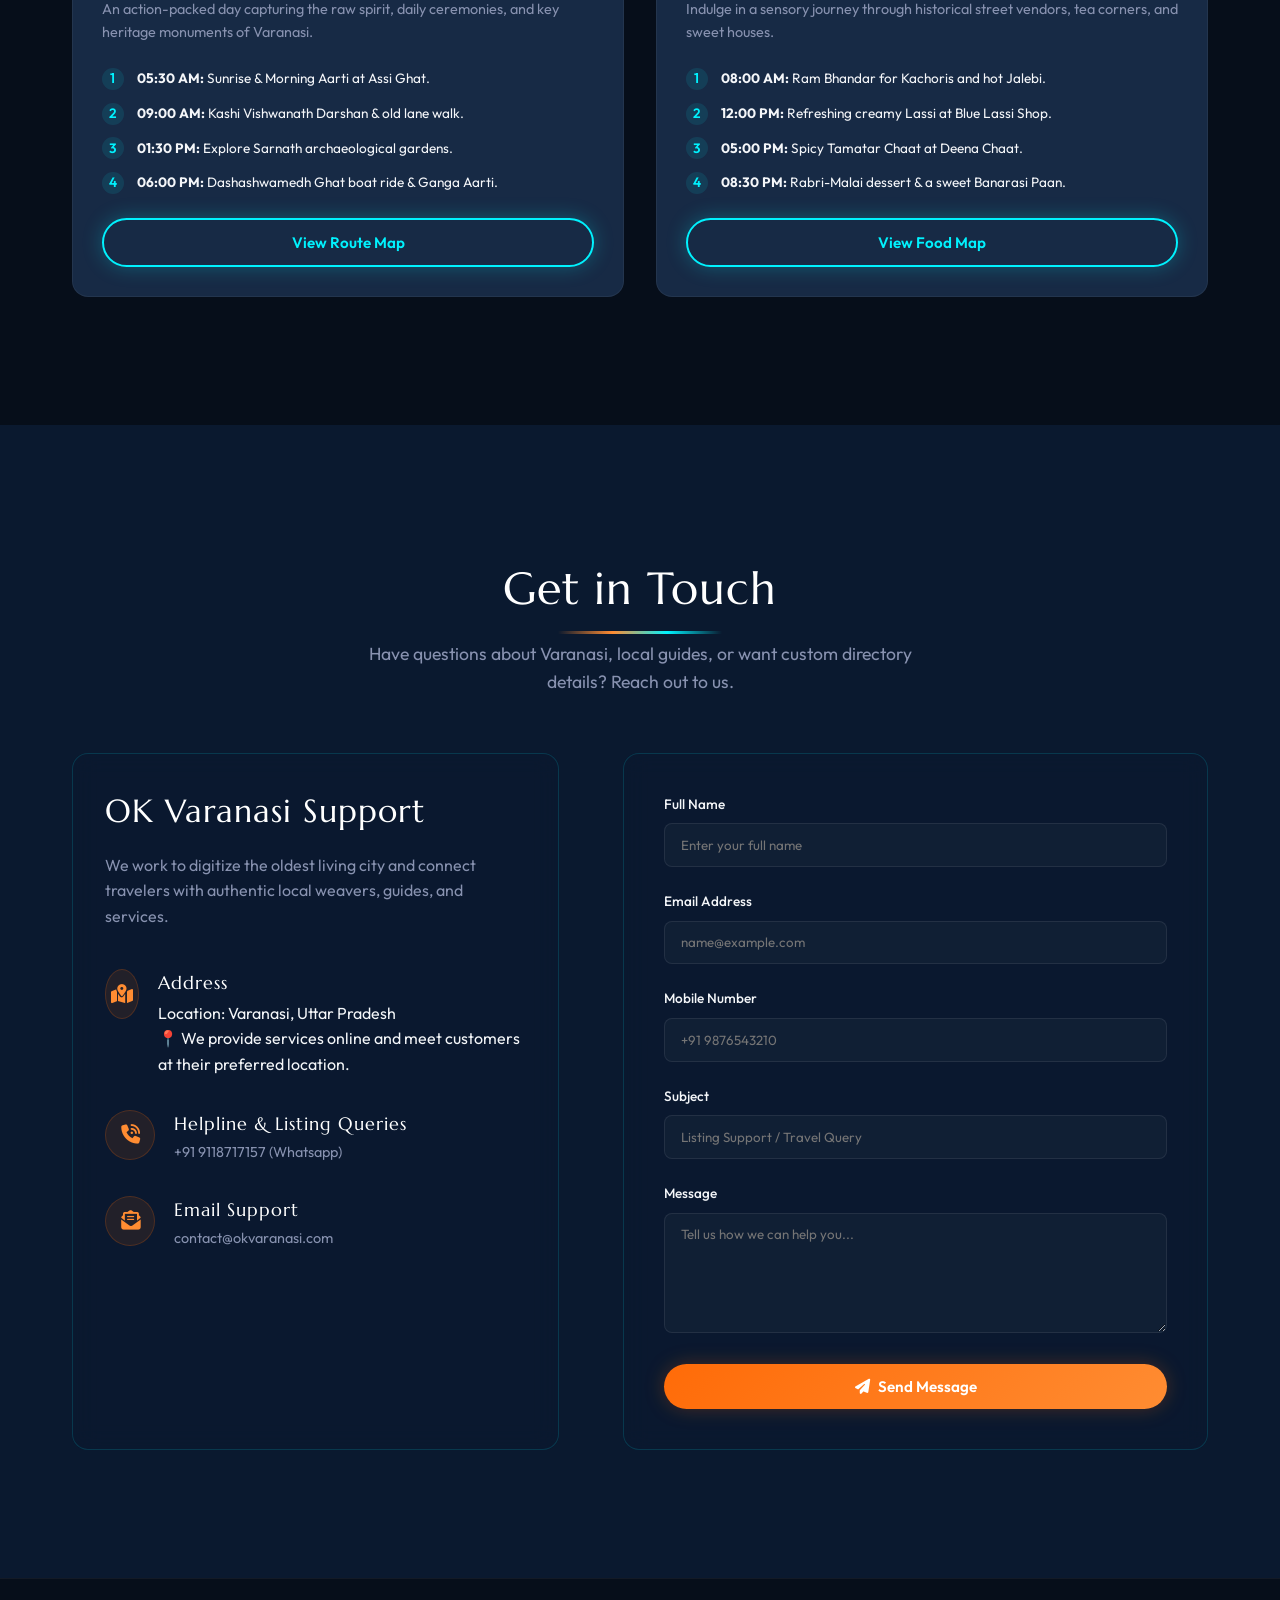
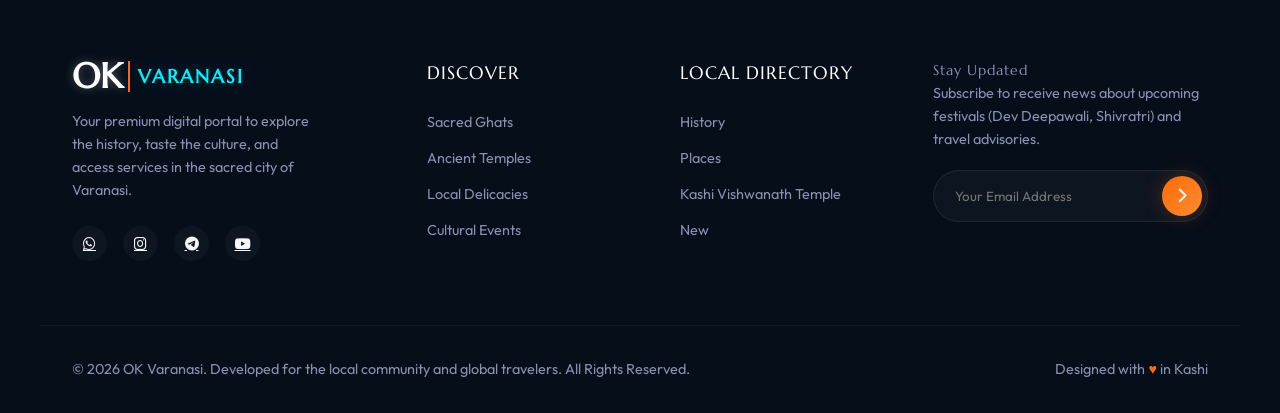
==== commit ed82185f: "complete login system complete login system  add php file and   add login system" ====
--- a/index.html
+++ b/index.html
@@ -35,7 +35,7 @@
           <li class="nav-item"><a href="places.html">Places to Visit</a></li>
           <li class="nav-item"><a href="#food">Food Trail</a></li>
           <li class="nav-item"><a href="new.html">New</a></li>
-          <li class="nav-item"><a href="#contact">Contact Us</a></li>
+          <li class="nav-item"><a href="api/logout.php">Logout</a></li>
           <li class="nav-item mobile-only-action">
             <button class="btn btn-primary" id="list-business-btn-mobile" style="width: 100%; margin-top: 1.5rem;">
               <i class="fa-solid fa-plus"></i> List Business
